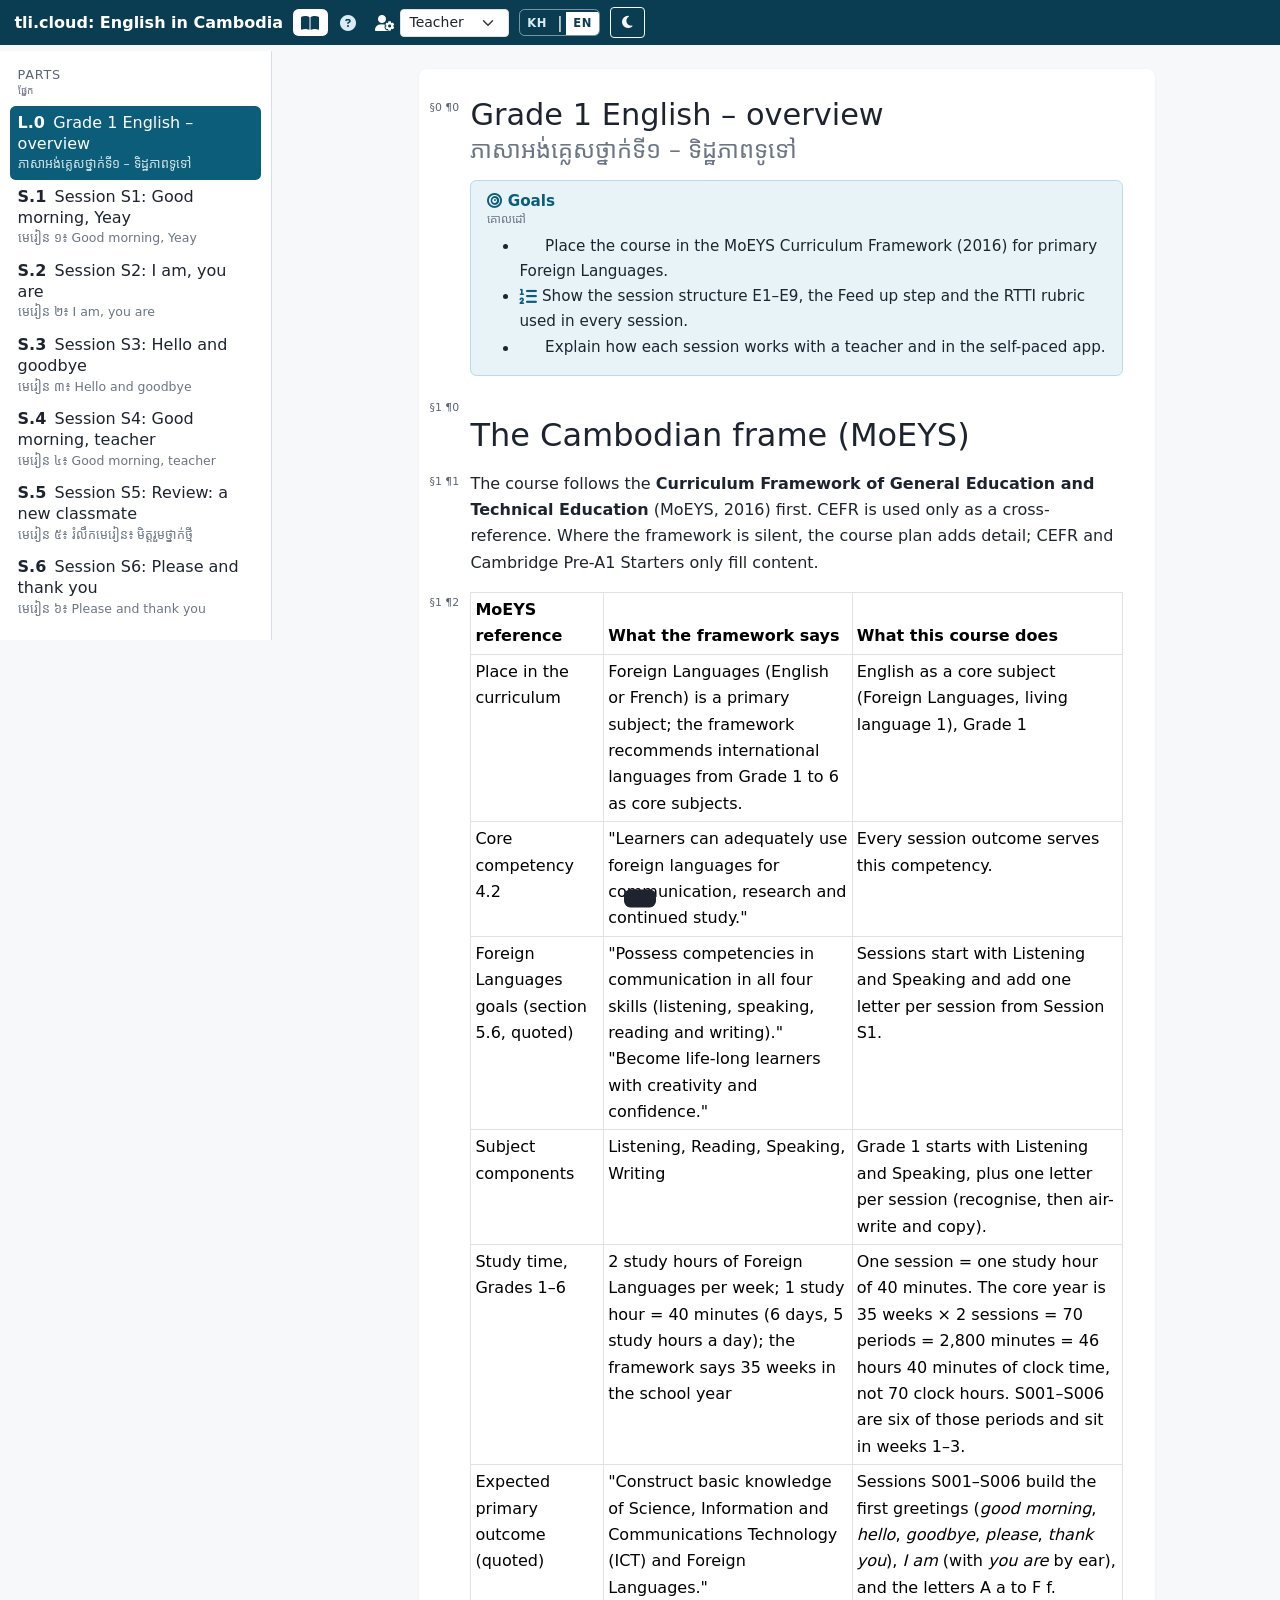
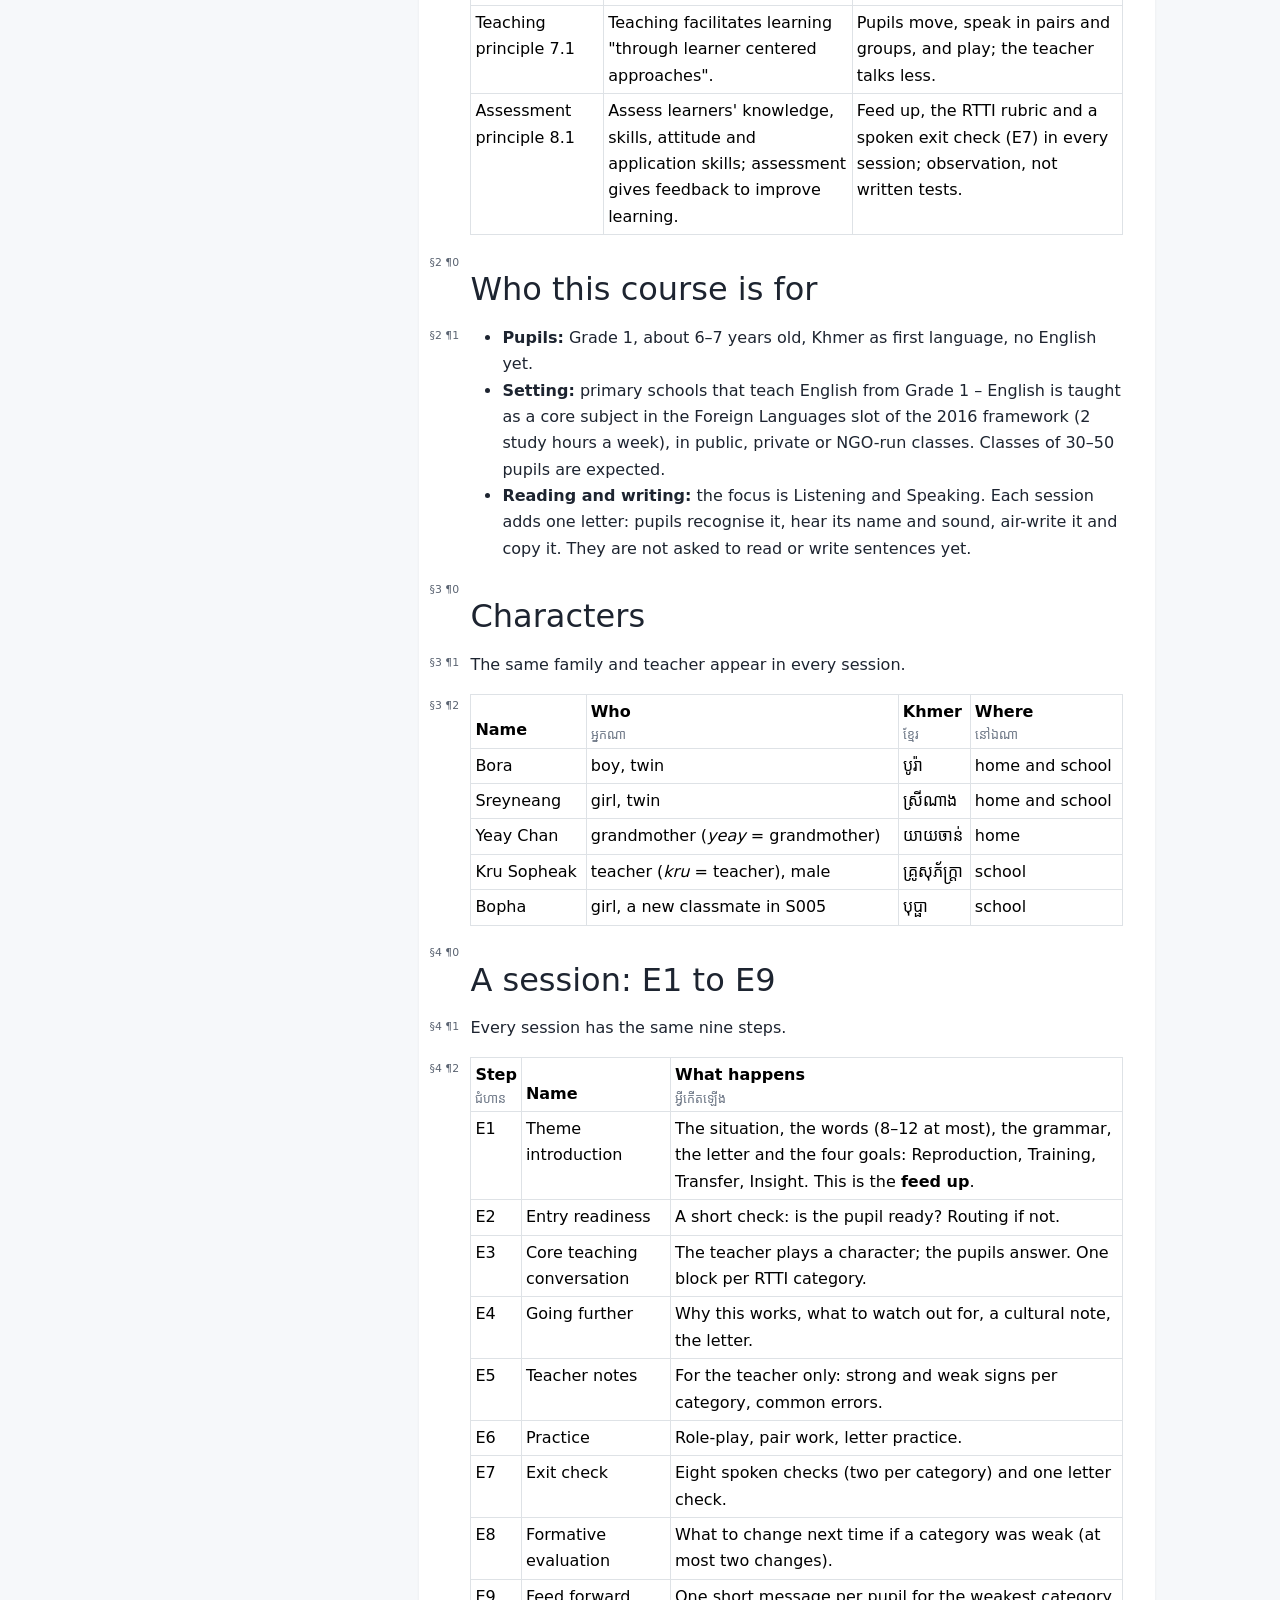
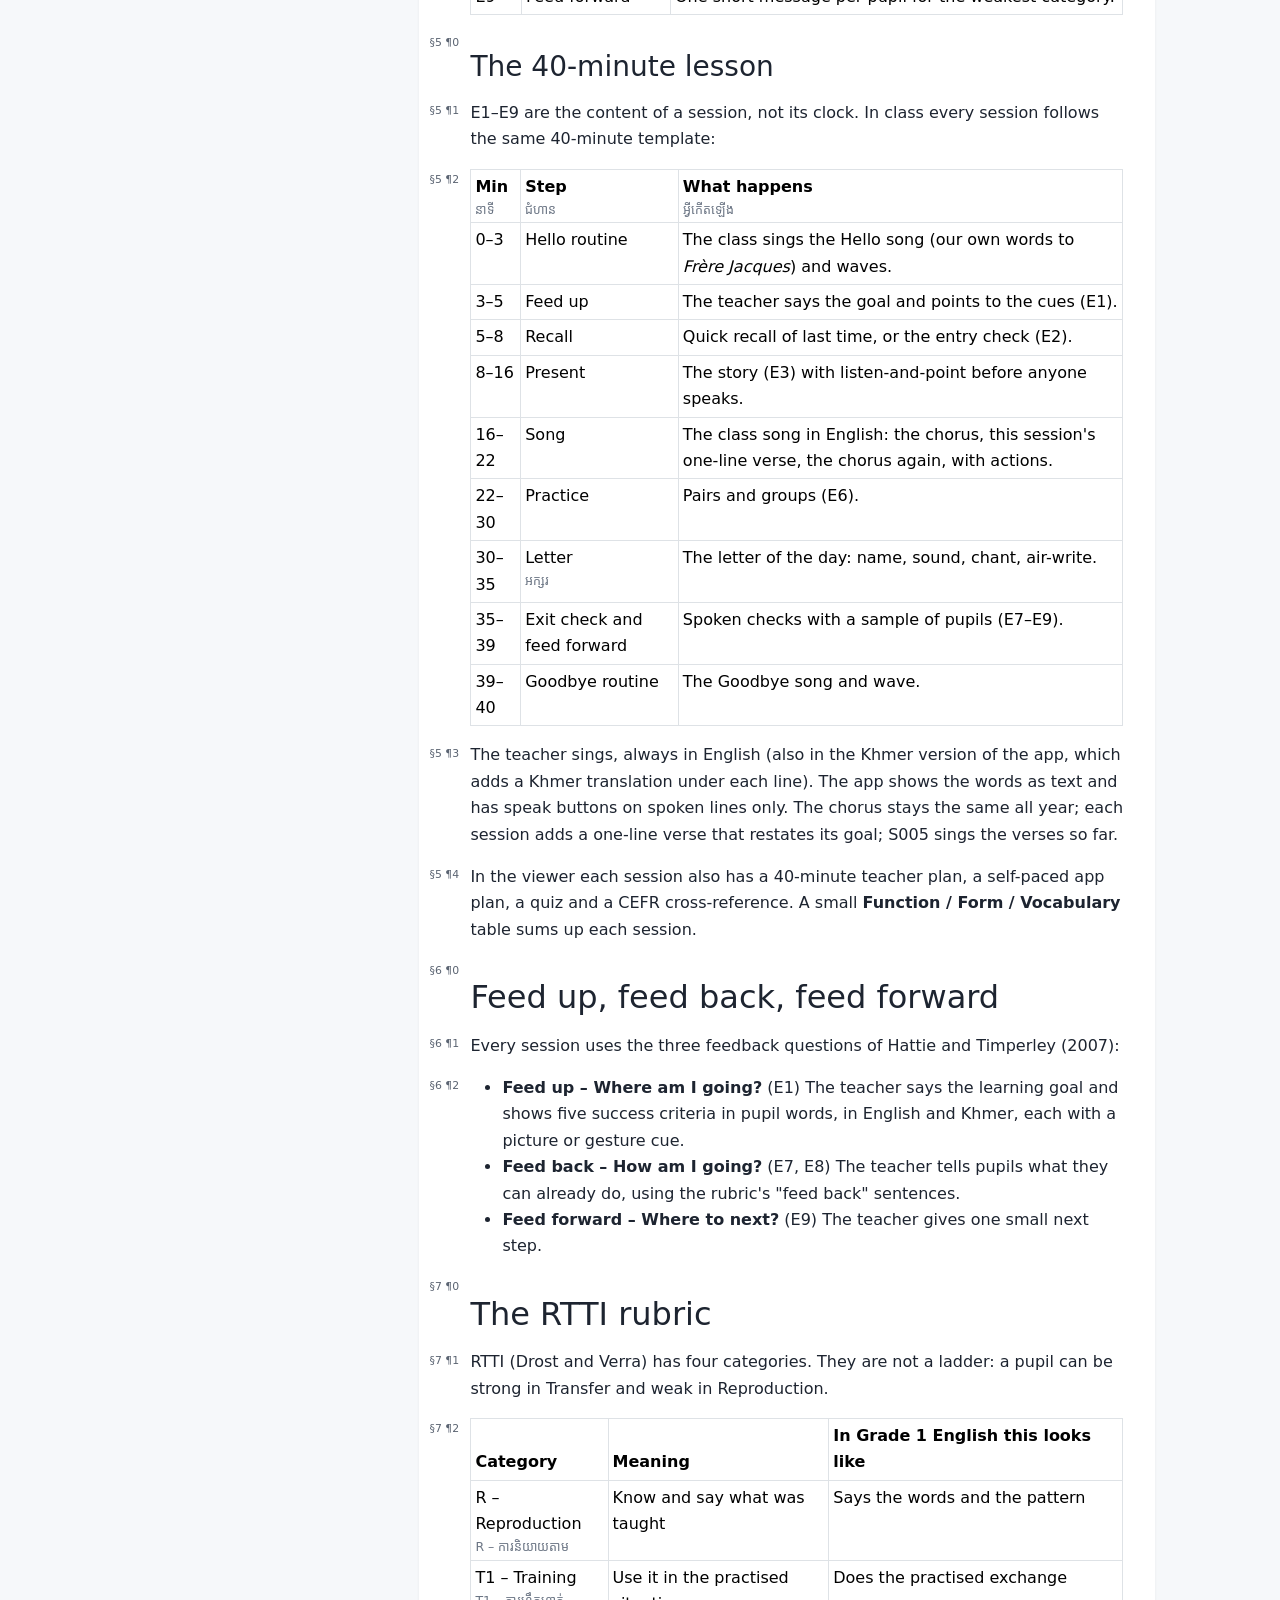
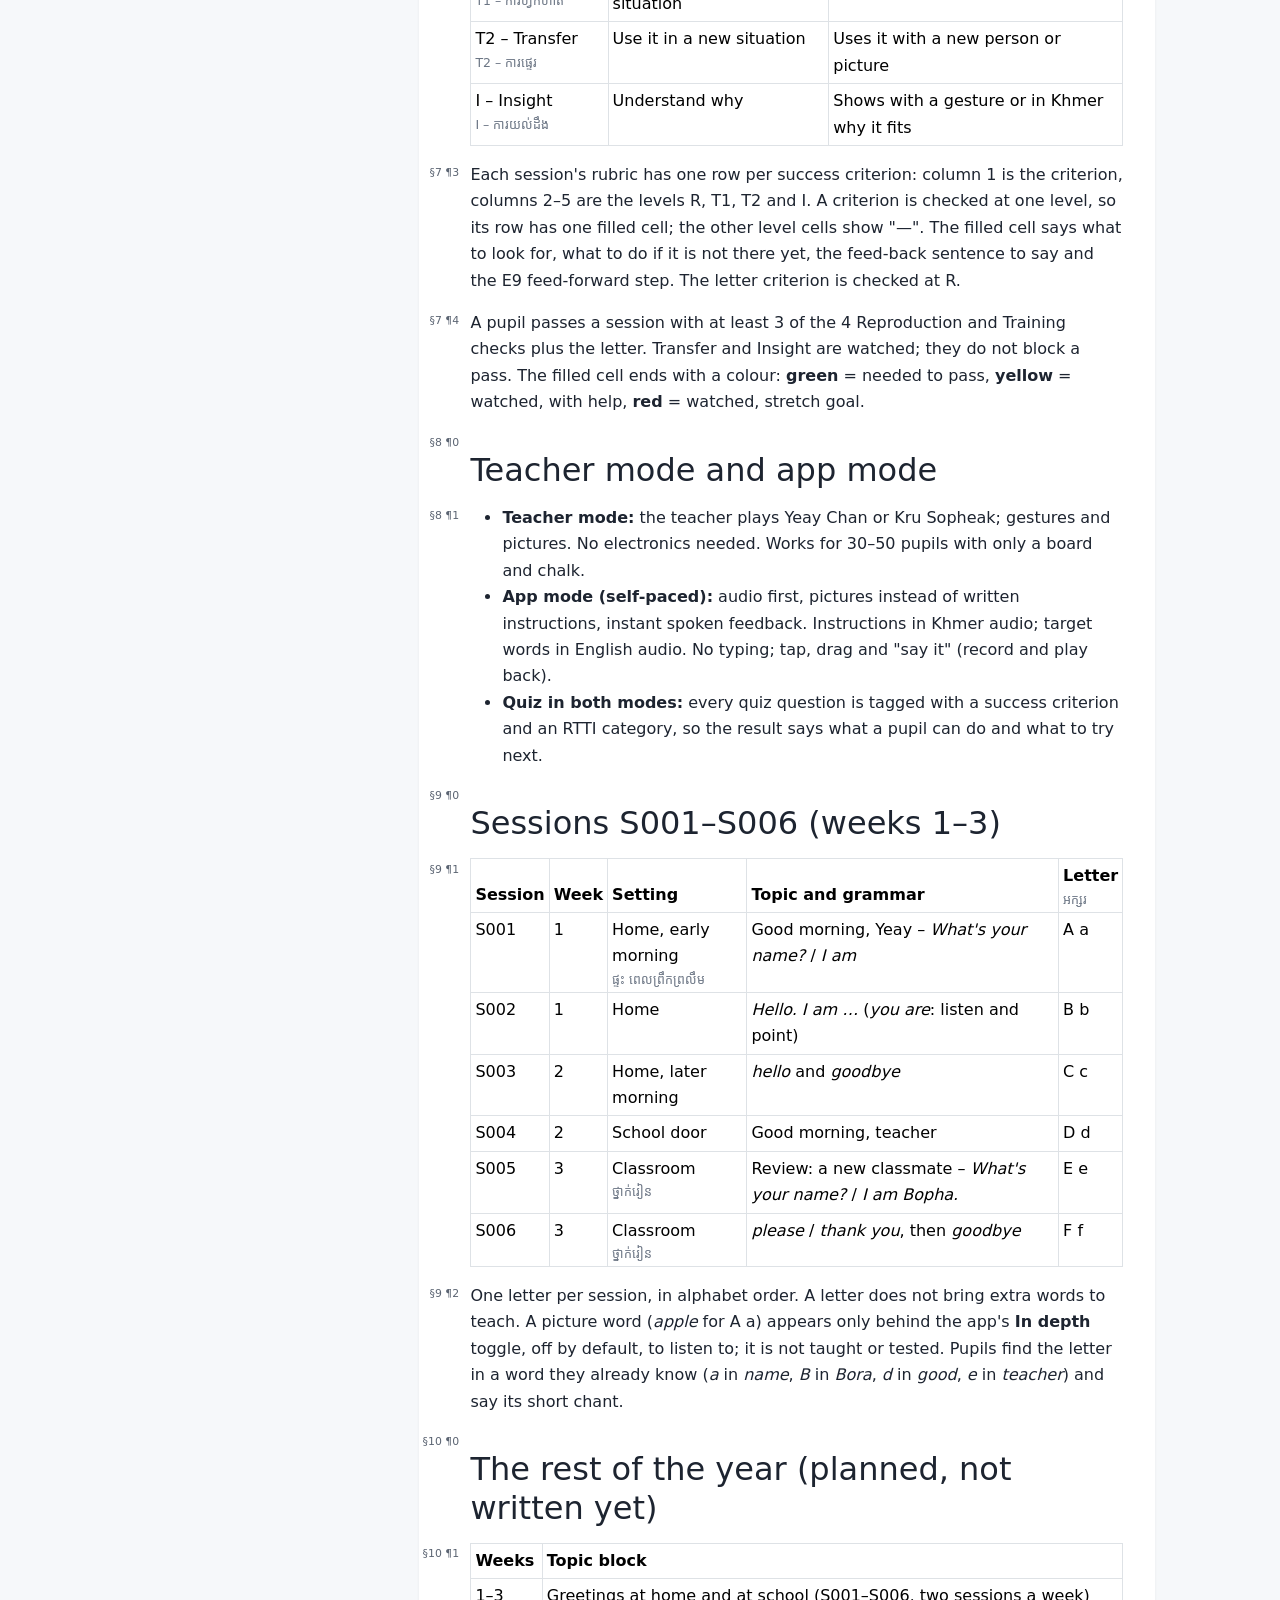
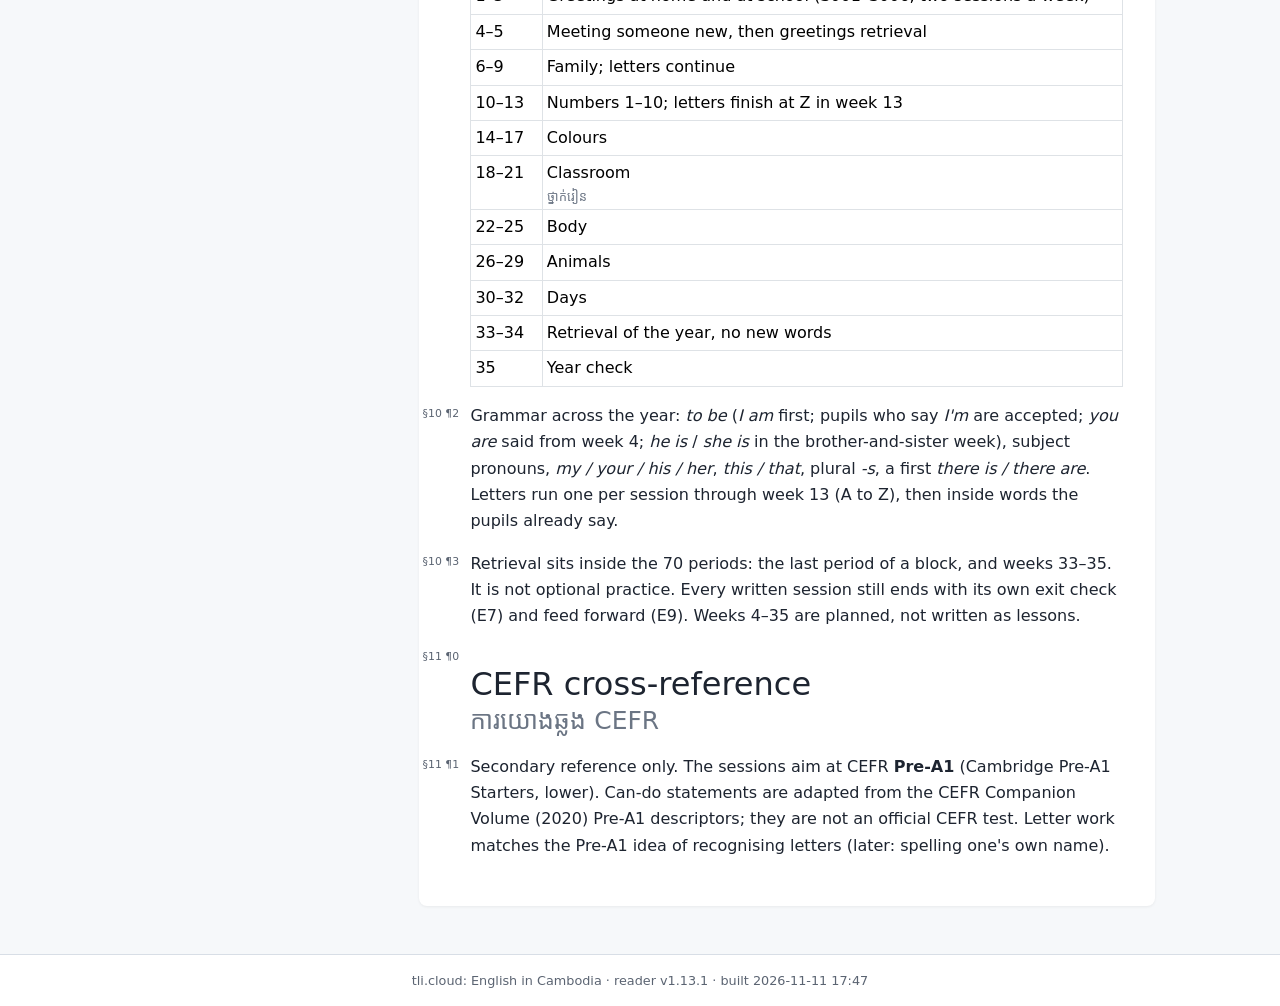
==== aaf426c8-c251-450e-8d39-8d6506c93f1d/index.html @ e65de42d "Grade 1 English reader v1.13.1 (polish leftover shoe overlap and Srey Mom's ankle; rebuild song pict" ====
<!DOCTYPE html>
<html lang="en">
<head>
<meta charset="utf-8">
<meta name="viewport" content="width=device-width, initial-scale=1">
<meta name="robots" content="noindex, nofollow">
<meta name="generator" content="tli reader v1.13.1, built 2026-11-11 17:47">
<title>tli.cloud: English in Cambodia · reader</title>
<link rel="stylesheet" href="assets/vendor/bootstrap/bootstrap.min.css">
<link rel="stylesheet" href="assets/vendor/fontawesome/css/all.min.css">
<link rel="stylesheet" href="assets/app.css?v=9d06b0aa81">
<link rel="stylesheet" href="assets/scene-player.css?v=9d06b0aa81">
<link rel="stylesheet" href="assets/audio-recorder.css?v=9d06b0aa81">
</head>
<body>
<a class="skip-link" href="#main">Skip to content</a>
<header class="topbar" role="banner">
  <button type="button" class="btn btn-sm btn-outline-light nav-toggle" id="navToggle" aria-controls="sidebar" aria-expanded="false" aria-label="Show navigation"><i class="fa-solid fa-bars" aria-hidden="true"></i></button>
  <a class="brand" href="#d-first" id="brand">tli.cloud: English in Cambodia</a>
  <nav class="tabs" aria-label="Views">
    <a href="#d-first" data-view="read" class="tab tab-icon" aria-label="Read" title="Read"><i class="fa-solid fa-book-open" aria-hidden="true"></i></a>
    <a href="#feedback" data-view="feedback" class="tab"><i class="fa-solid fa-list-check" aria-hidden="true"></i><span data-i18n-ui="feedback"> My feedback</span> <span class="badge text-bg-warning" id="fbCount">0</span></a>
    <a href="#plan" data-view="plan" class="tab"><i class="fa-solid fa-clipboard-list" aria-hidden="true"></i><span data-i18n-ui="plan"> Plan</span></a>
    <a href="#help" data-view="help" class="tab tab-icon" aria-label="Help" title="Help"><i class="fa-solid fa-circle-question" aria-hidden="true"></i></a>
  </nav>
  <label class="mode-switch" for="modeSelect"><i class="fa-solid fa-user-gear" aria-hidden="true"></i><span class="visually-hidden" data-i18n-ui="viewMode">View mode</span>
    <select id="modeSelect" class="form-select form-select-sm" aria-label="View mode">
      <option value="designer">Designer</option>
      <option value="teacher">Teacher</option>
      <option value="student">Student</option>
    </select></label>
  <div class="ui-lang" role="radiogroup" aria-label="Interface language">
    <label class="ui-lang-opt"><input type="radio" name="uiLang" value="km" aria-label="Khmer"><span aria-hidden="true">KH</span></label>
    <span class="ui-lang-sep" aria-hidden="true">|</span>
    <label class="ui-lang-opt"><input type="radio" name="uiLang" value="en" aria-label="English" checked><span aria-hidden="true">EN</span></label>
  </div>
  <button type="button" class="btn btn-sm btn-outline-light" id="themeToggle" aria-pressed="false" aria-label="Dark mode" title="Dark mode"><i class="fa-solid fa-moon" aria-hidden="true"></i></button>
  <button type="button" class="btn btn-sm btn-light edit-toggle" id="editToggle" aria-pressed="true"><i class="fa-solid fa-pen" aria-hidden="true"></i><span data-i18n-ui="editingOn"> Editing on</span></button>
  <button type="button" class="btn btn-sm btn-outline-light header-toggle" id="headerToggle" aria-controls="topbar" aria-expanded="false" aria-label="Show header tools" title="Header tools"><i class="fa-solid fa-sliders" aria-hidden="true"></i></button>
</header>
<div class="layout">
  <nav class="sidebar" id="sidebar" aria-label="Parts">
    <h2 class="sidebar-title" data-i18n-ui="parts">Parts</h2>
    <ol class="part-list" id="partList"></ol>
  </nav>
  <div class="nav-backdrop" id="navBackdrop" hidden></div>
  <main id="main" class="main" tabindex="-1">
    <noscript><p class="p-4">This reader needs JavaScript.</p></noscript>
  </main>
  <aside class="notes" id="notes" aria-labelledby="notesTitle">
    <h2 class="notes-title" id="notesTitle"><i class="fa-regular fa-note-sticky" aria-hidden="true"></i> <span data-i18n-ui="notes">Editor notes</span></h2>
    <div id="notesBody"></div>
  </aside>
</div>
<footer class="footer" id="footer">tli.cloud: English in Cambodia · reader v1.13.1 · built 2026-11-11 17:47</footer>
<div id="toast" class="toast-msg" role="status" aria-live="polite"></div>
<div id="lightbox" class="lb" role="dialog" aria-modal="true" aria-labelledby="lbCap" hidden>
  <figure class="lb-fig"><img class="lb-img" id="lbImg" alt=""><figcaption class="lb-cap" id="lbCap"></figcaption></figure>
  <button type="button" class="lb-close" id="lbClose" aria-label="Close image viewer"><i class="fa-solid fa-xmark" aria-hidden="true"></i></button>
</div>
<script src="assets/data.js?v=9d06b0aa81" charset="utf-8"></script>
<script src="assets/scene-player.js?v=9d06b0aa81" charset="utf-8"></script>
<script src="assets/app.js?v=9d06b0aa81" charset="utf-8"></script>
<script src="assets/audio-recorder.js?v=9d06b0aa81" charset="utf-8"></script>
</body>
</html>
---- aaf426c8-c251-450e-8d39-8d6506c93f1d/assets/app.css ----
/* tli reader styles. Khmer font is vendored (assets/fonts), no CDN. */
@font-face { font-family: "Noto Sans Khmer"; src: url("fonts/NotoSansKhmer.ttf") format("truetype"); font-weight: 100 900; font-display: swap; unicode-range: U+1780-17FF, U+19E0-19FF, U+200B-200D, U+25CC; }
@font-face { font-family: "Andika"; src: url("fonts/Andika-Regular.ttf") format("truetype"); font-weight: 400; font-style: normal; font-display: swap; }
@font-face { font-family: "Liberation Serif"; src: url("fonts/LiberationSerif-Regular.ttf") format("truetype"); font-weight: 400; font-style: normal; font-display: swap; }
@font-face { font-family: "Great Vibes"; src: url("fonts/GreatVibes-Regular.ttf") format("truetype"); font-weight: 400; font-style: normal; font-display: swap; }
:root {
  --tli-ink: #1d2430; --tli-muted: #5b6472; --tli-accent: #0b5d7a; --tli-accent-2: #e8f3f7;
  --tli-bar: #0b3d52; --tli-line: #d8dee6; --tli-edit: #fff6d6; --tli-focus: #ffbf47;
  --tli-surface: #fff; --tli-page: #f6f8fa; --tli-hover: #e7eef4; --tli-quiz: #f4f7fb; --tli-alt: #6b7584;
  --tli-font: "Noto Sans Khmer", system-ui, -apple-system, "Segoe UI", Roboto, "Noto Sans", "Helvetica Neue", Arial, sans-serif;
}
html { scroll-padding-top: 4.5rem; }
body { font-family: var(--tli-font); color: var(--tli-ink); background: var(--tli-page); }
:lang(km), .km { font-family: "Noto Sans Khmer", var(--tli-font); line-height: 1.9; }
/* Khmer text must not replace icon glyphs. :lang(km) matches every element.
   Solid icons need weight 900 or the browser drops the icon font and draws another glyph. */
:lang(km) .fa, :lang(km) .fas, :lang(km) .fa-solid,
:lang(km) .fa::before, :lang(km) .fas::before, :lang(km) .fa-solid::before {
  font-family: "Font Awesome 6 Free"; font-weight: 900; font-style: normal; line-height: 1;
}
:lang(km) .far, :lang(km) .fa-regular,
:lang(km) .far::before, :lang(km) .fa-regular::before {
  font-family: "Font Awesome 6 Free"; font-weight: 400; font-style: normal; line-height: 1;
}
:lang(km) .fab, :lang(km) .fa-brands,
:lang(km) .fab::before, :lang(km) .fa-brands::before {
  font-family: "Font Awesome 6 Brands"; font-weight: 400; font-style: normal; line-height: 1;
}
:focus-visible { outline: 3px solid var(--tli-focus) !important; outline-offset: 2px; box-shadow: 0 0 0 5px rgba(11,61,82,.35); }
.skip-link { position: absolute; left: -999px; top: 0; z-index: 2000; background: #fff; padding: .5rem 1rem; }
.skip-link:focus { left: .5rem; top: .5rem; }

/* top bar */
.topbar { position: sticky; top: 0; z-index: 1030; display: flex; align-items: center; gap: .6rem; padding: .45rem .9rem; background: var(--tli-bar); color: #fff; flex-wrap: wrap; }
.brand { color: #fff; font-weight: 700; text-decoration: none; white-space: nowrap; }
.brand:hover { color: #fff; text-decoration: underline; }
.search { flex: 1 1 12rem; max-width: 24rem; }
.tabs { display: flex; gap: .15rem; }
.tab { color: #d9ecf3; text-decoration: none; padding: .3rem .6rem; border-radius: .35rem; white-space: nowrap; }
.tab-icon { display: inline-flex; align-items: center; justify-content: center; min-width: 2.2rem; padding: .35rem .45rem; }
.tab:hover { color: #fff; background: rgba(255,255,255,.12); }
.tab.active { color: var(--tli-bar); background: #fff; font-weight: 600; }
.nav-toggle { display: none; }
.header-toggle { display: none; }
body.editing-off .edit-toggle { background: #6c757d; color: #fff; border-color: #6c757d; }

/* three columns */
.layout { display: grid; grid-template-columns: 17rem minmax(0, 1fr) 19rem; gap: 0; min-height: calc(100vh - 6rem); }
.sidebar { background: var(--tli-surface); border-right: 1px solid var(--tli-line); padding: 1rem .6rem; position: sticky; top: 3.2rem; align-self: start; max-height: calc(100vh - 3.2rem); overflow-y: auto; }
.sidebar-title { font-size: .8rem; text-transform: uppercase; letter-spacing: .06em; color: var(--tli-muted); padding: 0 .5rem; }
.part-list { list-style: none; padding: 0; margin: 0; }
.part-list a { display: block; padding: .45rem .5rem; border-radius: .35rem; color: var(--tli-ink); text-decoration: none; line-height: 1.3; }
.part-list a:hover { background: var(--tli-hover); }
.part-list a.active { background: var(--tli-accent); color: #fff; }
.part-id { font-weight: 700; margin-right: .2rem; }
.main { padding: 1.5rem 2.2rem 3rem 3.6rem; min-width: 0; }
.main:focus { outline: none; }
.reading { max-width: 46rem; margin: 0 auto; background: var(--tli-surface); padding: 1.6rem 2rem 2rem 3.2rem; border-radius: .5rem; box-shadow: 0 1px 3px rgba(0,0,0,.06); line-height: 1.65; }
.notes { background: #fbfaf4; border-left: 1px solid var(--tli-line); padding: 1rem; font-size: .9rem; position: sticky; top: 3.2rem; align-self: start; max-height: calc(100vh - 3.2rem); overflow-y: auto; }
.notes-title { font-size: 1rem; font-weight: 700; color: #6b5300; }
.note-list { padding-left: 1.2rem; }
.note { margin-bottom: .7rem; word-break: break-word; }
.note p { margin-bottom: .35rem; }
.footer { text-align: center; font-size: .8rem; color: var(--tli-muted); padding: 1rem; border-top: 1px solid var(--tli-line); background: var(--tli-surface); }

/* goals box */
.goals { border: 1px solid #b9dbe7; background: var(--tli-accent-2); border-radius: .4rem; padding: .7rem 1rem; margin: 0 0 1.2rem; font-size: .95rem; clear: both; }
.goals-title { font-size: .95rem; font-weight: 700; margin: 0 0 .3rem; color: var(--tli-accent); }
.goals ul { margin-bottom: .2rem; }
.meta summary { cursor: pointer; font-size: .85rem; color: var(--tli-muted); }

/* blocks and references */
.blk { position: relative; border-radius: .3rem; margin: 0 -.5rem .2rem; padding: .1rem .5rem; transition: background .2s; }
.blk:hover, .blk:focus-within, .blk.is-active { background: var(--tli-hover); }
.blk > [data-body], .blk > .table-wrap { margin-bottom: .6rem; }
.blk-heading > [data-body] { margin-top: 1.2rem; }
.blk h1[data-body] { font-size: 1.9rem; margin-top: 0; }
.ref { position: absolute; left: -3.1rem; top: .25rem; width: 2.9rem; text-align: right; font-size: .68rem; color: #5b6472; background: none; border: 0; padding: 0; white-space: nowrap; font-variant-numeric: tabular-nums; cursor: pointer; }
.ref:hover { color: var(--tli-accent); text-decoration: underline; }
.blk-tools { position: absolute; right: -.3rem; top: -.9rem; display: none; gap: .15rem; z-index: 5; background: #fff; border: 1px solid var(--tli-line); border-radius: .35rem; padding: .1rem; box-shadow: 0 1px 4px rgba(0,0,0,.12); }
.blk:hover > .blk-tools, .blk:focus-within > .blk-tools, .blk.is-active > .blk-tools { display: flex; }
.blk-tools .btn { padding: .1rem .4rem; }
body.editing-off .act-edit { display: none; }
body:not(.editing-off) .blk[data-editable] > [data-body], body:not(.editing-off) .blk[data-editable] td, body:not(.editing-off) .blk[data-editable] th { cursor: text; }
.blk.is-editing { background: var(--tli-edit); outline: 2px dashed #c99a00; }
[contenteditable="true"] { outline: 1px solid #c99a00; background: #fffdf3; min-height: 1.4em; }
.edit-bar { display: flex; flex-wrap: wrap; align-items: center; gap: .3rem; margin: .2rem 0 .6rem; }
.blk.is-edited { border-left: 4px solid #8a5a00; background: #fff9e8; }
.blk.is-edited::after { content: "edited"; position: absolute; right: .3rem; bottom: .1rem; font-size: .65rem; color: #8a5a00; text-transform: uppercase; letter-spacing: .05em; }
.blk.is-removed > [data-body], .blk.is-removed > .table-wrap { text-decoration: line-through; text-decoration-thickness: 2px; color: #7a1d1d; opacity: .7; }
.blk.is-removed { border-left: 4px solid #b02a37; background: #fdf0f1; }
.blk.has-comment { box-shadow: inset 3px 0 0 #0d6efd; }
.blk.is-stale { border-left: 4px dashed #b02a37; }
.blk-status:empty { display: none; }
.st { font-size: .82rem; margin: .1rem 0 .4rem; color: #333; }
.st .btn-link { font-size: .82rem; padding: 0 .4rem; vertical-align: baseline; }
.st-edited .st-label { color: #8a5a00; font-weight: 600; }
.st-removed .st-label, .st-stale .st-label { color: #b02a37; font-weight: 600; }
.st-comment { background: #eaf2ff; border-radius: .3rem; padding: .25rem .5rem; }
.st-comment .st-label { color: #0a58ca; font-weight: 600; }
.comment-form { margin: .3rem 0 .8rem; }
.comment-form .btn { margin-right: .3rem; }
.flash { animation: flash 1.8s ease-out; }
@keyframes flash { 0% { background: #ffe58a; } 100% { background: transparent; } }
.broken-link { color: #b02a37; text-decoration: wavy underline; }

/* figures: default float right, max 40%; {left}; {full} */
.fig { margin: .3rem 0 1rem; clear: both; }
.fig .img-zoom { display: block; padding: 0; border: 0; background: none; cursor: zoom-in; width: 100%; }
.fig img { display: block; max-width: 100%; max-height: 18rem; width: auto; height: auto; object-fit: contain; margin: 0 auto; border-radius: .25rem; }
.fig figcaption { font-size: .82rem; color: var(--tli-muted); margin-top: .25rem; text-align: center; }
.blk-figure { clear: both; }
.blk-figure.fl-right { float: right; max-width: 40%; margin: .2rem 0 .8rem 1.2rem; clear: both; }
.blk-figure.fl-left { float: left; max-width: 40%; margin: .2rem 1.2rem .8rem 0; clear: both; }
.fig-full img { max-height: 28rem; }
.blk-heading, .blk-table, .blk-quiz, .blk-code, .goals, .blk-figure + .blk-figure { clear: both; }
.part-html::after { content: ""; display: block; clear: both; }

/* coloured cells: colour + icon + hidden text */
.cell-green { background: #d1f0da !important; color: #0f3d1f; }
.cell-yellow { background: #fff1b8 !important; color: #4d3b00; }
.cell-red { background: #f8d3d6 !important; color: #5c0f16; }
.cell-tag { font-size: .8em; margin-right: .3rem; }
.table-wrap { overflow-x: auto; }
.table-wrap table { margin-bottom: 0; }

/* quiz */
.quiz { border: 1px solid var(--tli-line); border-radius: .5rem; padding: 1rem 1.2rem; background: var(--tli-quiz); color: var(--tli-ink); }
.quiz-opt:hover { background: var(--tli-hover); }
.quiz-q { border: 0; margin: 0 0 1rem; padding: 0; }
.quiz-q legend { font-size: 1rem; font-weight: 600; float: none; margin-bottom: .4rem; line-height: 2.75; }
.quiz-stem-text { display: inline-block; max-width: 100%; vertical-align: top; line-height: 2.75; }
.quiz-stem-text .i18n-primary, .quiz-stem-text .i18n-alt { display: block; line-height: 2.75; padding-block: .25em; }
.q-letter-sample, .q-letter-print {
  font-weight: 400; font-style: normal; font-synthesis: none; font-size: 1.35em; line-height: 1.15;
}
.quiz-q legend .q-letter-sample { font-weight: 400; }
.q-letter-forms {
  display: inline-flex; align-items: center; justify-content: flex-start;
  gap: .45rem; vertical-align: middle; flex-wrap: nowrap; line-height: 1;
}
.q-letter-card {
  display: inline-flex; align-items: center; justify-content: center;
  gap: .4rem .5rem; min-width: 6.6em; min-height: 4.15em;
  padding: .5rem .7rem 1.25rem; text-align: center;
  border: 1px solid var(--tli-line); border-radius: .3rem; background: transparent; color: inherit;
  box-sizing: border-box; vertical-align: middle; line-height: 1;
}
.q-letter-cursive, .letter-cursive {
  display: inline-block; font-weight: 400; font-style: normal; font-synthesis: none;
  line-height: 1.35; font-size: 2.6em; color: inherit; vertical-align: middle;
}
.q-letter-card .q-letter-cursive { margin: 0; padding: 0; line-height: 1.2; }
.quiz-stem-text .q-letter-sample,
.quiz-stem-text .q-letter-cursive {
  margin-inline-start: .15em; margin-inline-end: .45em; padding-inline-end: .15em;
}
.quiz-stem-text .q-letter-cursive { line-height: 1.4; }
.quiz-opt .q-letter-forms { min-height: 4.15em; padding-block: .1em; }
.letter-intro { margin: .35rem 0 1rem; max-width: 36rem; }
.letter-intro-forms {
  display: flex; align-items: baseline; justify-content: center; flex-wrap: wrap; gap: 1.25rem 1.6rem;
  padding: 1.5rem 1.5rem 2rem; border: 3px solid #d98b2b; border-radius: 1rem;
  background: #fff8e7; color: #2b4d8c;
}
.letter-print {
  font-weight: 400; font-style: normal; font-synthesis: none; font-size: 4.4rem; line-height: 1;
  color: inherit;
}
.letter-intro .letter-cursive { font-size: 7.8rem; line-height: 1.15; color: inherit; }
.quiz-expl .i18n-alt, .quiz-name .i18n-alt { line-height: 1.7; }
.quiz-opt label { align-items: center; }
.q-listen {
  margin-left: .35rem;
  vertical-align: middle;
  display: inline-flex;
  align-items: center;
  justify-content: center;
  width: 2.15rem;
  height: 2.15rem;
  padding: 0;
  line-height: 1;
  box-sizing: border-box;
}
.quiz-scenario { margin: 0 0 .35rem; font-size: .95rem; }
.quiz-help { font-weight: 700; }
.quiz-picture-img { width: 7.5rem; height: auto; border: 1px solid var(--tli-line); border-radius: .35rem; background: transparent; }
.quiz-order { list-style: none; padding: 0; margin: 0 0 .4rem; }
.quiz-tile { display: flex; flex-wrap: wrap; gap: .35rem; align-items: center; padding: .35rem 0; border-bottom: 1px solid var(--tli-line); }
.quiz-tile-actions { display: flex; flex-wrap: wrap; gap: .3rem; align-items: center; }
.q-use-label { display: inline-flex; gap: .25rem; align-items: center; margin: 0; }
.quiz-model, .quiz-look { margin: .2rem 0 .45rem; }
.q-teacher-mark { display: flex; flex-wrap: wrap; gap: .35rem; margin: .35rem 0; }
.q-stt-note, .q-observe-note { font-size: .9rem; color: var(--tli-muted); }
.ff-text, .ff-next { margin: 0 0 .15rem; }
.ff-review { font-weight: 600; }
[data-theme="dark"] .quiz-picture-img { border-color: var(--tli-line); background: transparent; }
[data-theme="dark"] .q-stt-note, [data-theme="dark"] .q-observe-note { color: var(--tli-alt); }
.quiz-opt { padding: .25rem .4rem; border-radius: .3rem; }
.quiz-opt label { display: flex; gap: .5rem; align-items: center; cursor: pointer; width: 100%; }
.quiz-mark .mark-right, .mark-right { color: #146c2e; font-weight: 600; }
.quiz-mark .mark-wrong, .mark-wrong { color: #b02a37; font-weight: 600; }
.quiz-expl { margin: .2rem 0 .3rem 1.7rem; font-size: .9rem; background: #fdf0f1; border-left: 3px solid #b02a37; padding: .25rem .5rem; color: #1d2430; }
/* t223: correct-answer explainer is green; wrong stays pink/red. Colour follows the selected option (data-correct). Text meets WCAG AA. */
.quiz-opt[data-correct="1"] .quiz-expl { background: #eaf6ee; border-left-color: #146c2e; color: #1d2430; }
.quiz-result { font-size: .9rem; margin-top: .2rem; }
.q-none .quiz-result { color: #5b6472; font-style: italic; }
.quiz-actions { display: flex; align-items: center; gap: .8rem; flex-wrap: wrap; }
.quiz-score { font-weight: 700; }

/* lightbox */
.lb { position: fixed; inset: 0; z-index: 3000; background: rgba(10,12,16,.92); display: flex; align-items: center; justify-content: center; touch-action: pinch-zoom; }
.lb[hidden] { display: none; }
.lb-fig { margin: 0; text-align: center; max-width: 95vw; max-height: 90vh; }
.lb-img { max-width: 95vw; max-height: 85vh; object-fit: contain; background: #fff; border-radius: .25rem; touch-action: pinch-zoom; }
.lb-cap { color: #eee; font-size: .95rem; margin-top: .4rem; }
.lb-close { position: absolute; top: .8rem; right: .8rem; width: 2.8rem; height: 2.8rem; border-radius: 50%; border: 2px solid #fff; background: rgba(0,0,0,.5); color: #fff; font-size: 1.3rem; }
body.lb-open { overflow: hidden; }

/* feedback view */
.fb-counts { font-weight: 600; }
.fb-part { font-size: 1.15rem; margin-top: 1.5rem; border-bottom: 1px solid var(--tli-line); padding-bottom: .3rem; }
.fb-list { list-style: none; padding: 0; }
.fb-item { border: 1px solid var(--tli-line); border-radius: .4rem; padding: .5rem .75rem; margin: .5rem 0; }
.fb-changed { border-left: 4px solid #8a5a00; } .fb-removed { border-left: 4px solid #b02a37; } .fb-comment { border-left: 4px solid #0d6efd; }
.fb-head { display: flex; flex-wrap: wrap; gap: .4rem; align-items: center; }
.fb-head .fb-undo { margin-left: auto; }
.fb-type { font-weight: 700; }
.fb-k { font-size: .75rem; text-transform: uppercase; color: var(--tli-muted); }
.fb-item pre { white-space: pre-wrap; font-family: inherit; font-size: .9rem; background: #f6f8fa; padding: .3rem .5rem; margin: .1rem 0 .3rem; }
.fb-quote { font-size: .85rem; color: var(--tli-muted); margin: 0; }
.export-preview { font-family: ui-monospace, Menlo, Consolas, monospace; font-size: .8rem; }
.search-hits li { margin-bottom: .4rem; }

.toast-msg { position: fixed; bottom: 1.2rem; left: 50%; transform: translateX(-50%) translateY(150%); background: #1d2430; color: #fff; padding: .55rem 1rem; border-radius: .4rem; z-index: 2500; transition: transform .25s; max-width: 90vw; pointer-events: none; }
.toast-msg.show { transform: translateX(-50%) translateY(0); }

/* tablet / phone */
@media (max-width: 991.98px) {
  .layout { grid-template-columns: minmax(0, 1fr); }
  .nav-toggle { display: inline-flex; align-items: center; justify-content: center; }
  .header-toggle { display: inline-flex; align-items: center; justify-content: center; margin-left: auto; order: 99; }
  /* Collapsed by default: only left nav + right header tools toggle */
  /* Language and theme stay visible; other tools sit behind the sliders button. */
  .topbar:not(.header-open) > :not(.nav-toggle):not(.header-toggle):not(#themeToggle):not(.ui-lang) { display: none !important; }
  .topbar.header-open { align-items: flex-start; }
  .topbar.header-open .header-toggle { position: sticky; top: .45rem; }
  .sidebar { position: fixed; top: 0; left: 0; bottom: 0; width: 18rem; max-height: none; z-index: 1050; transform: translateX(-105%); transition: transform .2s; box-shadow: 2px 0 12px rgba(0,0,0,.2); }
  body.nav-open .sidebar { transform: none; }
  .nav-backdrop { position: fixed; inset: 0; background: rgba(0,0,0,.35); z-index: 1040; }
  .notes { position: static; max-height: none; border-left: 0; border-top: 1px solid var(--tli-line); }
  .main { padding: .65rem .5rem 1.5rem; } /* ~8px side inset */
  .reading { padding: .7rem .65rem 1.15rem; margin: 0; max-width: none; border-radius: .35rem; }
  /* Free the desktop left gutter used for §¶ refs so the lesson / scene player can be wide */
  .ref { position: static; display: inline-block; width: auto; left: auto; margin: 0 .35rem 0 0; text-align: left; vertical-align: baseline; }
  body[data-mode=student] .blk > .ref { display: none; }
  .topbar { padding-left: .5rem; padding-right: .5rem; }
}

@media (max-width: 575.98px) {
  .tabs .tab span:not(.badge) { position: absolute; width: 1px; height: 1px; overflow: hidden; clip: rect(0 0 0 0); white-space: nowrap; }
  .tab { padding: .3rem .5rem; }
  .edit-toggle span { position: absolute; width: 1px; height: 1px; overflow: hidden; clip: rect(0 0 0 0); white-space: nowrap; }
  .reading { padding: .6rem .5rem 1rem; }
  .q-letter-sample, .q-letter-print { font-size: 1.25em; }
  .q-letter-card { min-width: 6.2em; min-height: 3.9em; padding: .4rem .55rem 1.1rem; }
  .q-letter-cursive { font-size: 2.5em; }
  .letter-print { font-size: 3.4rem; }
  .letter-intro .letter-cursive { font-size: 6.2rem; }
  .letter-intro-forms { gap: .85rem 1.1rem; padding: 1.1rem 1rem 1.5rem; }
  .quiz-q legend, .quiz-stem-text,
  .quiz-stem-text .i18n-primary, .quiz-stem-text .i18n-alt { line-height: 2.85; }
  .quiz-stem .i18n-alt, .quiz-expl .i18n-alt { font-size: .92em; }
  .quiz-stem-text .i18n-alt { line-height: 2.85; }
  .quiz-expl .i18n-alt { line-height: 1.75; }
  .ref { font-size: .6rem; }
  .blk-figure, .blk-figure.fl-right, .blk-figure.fl-left { float: none !important; max-width: 100% !important; margin: .3rem 0 1rem !important; }
  .blk-tools { display: flex; position: static; box-shadow: none; border: 0; justify-content: flex-end; background: transparent; }
  .blk:not(.is-active):not(:focus-within) > .blk-tools { display: none; }
}

/* print: lesson text only */
@media print {
  .topbar, .sidebar, .blk-tools, .edit-bar, .comment-form, .toast-msg, .lb, .nav-backdrop, .skip-link, .quiz-actions, .header-toggle { display: none !important; }
  .layout { display: block; }
  .notes { border: 0; page-break-before: always; }
  .main, .reading { padding: 0; box-shadow: none; max-width: none; }
  .ref { position: static; font-size: .7rem; color: #666; margin-right: .3rem; }
  .blk { break-inside: avoid; }
  .blk-figure { max-width: 40%; }
  a[href^="http"]::after { content: " (" attr(href) ")"; font-size: .8em; color: #555; }
  body { background: #fff; }
}

/* modes (v1.5): designer / teacher / student */
.mode-switch { display: inline-flex; align-items: center; gap: .35rem; margin: 0; color: #fff; }
.mode-switch select { width: auto; padding-top: .15rem; padding-bottom: .15rem; }
body:not([data-mode=designer]) .layout { grid-template-columns: 17rem minmax(0, 1fr); }
body[data-mode=student] .blk > .ref { display: none; }
.ref-off { border-bottom: 1px dotted currentColor; cursor: help; }
.mode-note { background: #f4f7fb; border: 1px solid var(--tli-line); border-radius: .4rem; padding: .6rem .9rem; }
.quiz-key .quiz-opt[data-correct="1"] .quiz-txt { font-weight: 600; }
.quiz-key .quiz-expl { display: block; }
.quiz-gentle { font-size: 1.05rem; }
@media (max-width: 991.98px) { body:not([data-mode=designer]) .layout { grid-template-columns: minmax(0, 1fr); } }

/* grammar teacher — label is PROFESSOR_LABEL from the build */
.professor-callout { display: flex; gap: .75rem; align-items: flex-start; border: 1px solid var(--tli-line); background: var(--tli-accent-2); border-radius: .6rem; padding: .7rem .85rem; margin: .35rem 0; }
.professor-face { width: 4.25rem; flex: 0 0 auto; }
.professor-face svg { width: 100%; height: auto; display: block; }
.professor-label { font-weight: 700; margin: 0 0 .2rem; }
.professor-copy > :last-child { margin-bottom: 0; }
.professor-copy ul, .professor-copy ol { margin-bottom: 0; }
.goal-icon { color: var(--tli-accent); margin-right: .35rem; font-size: 1.15em; vertical-align: -0.1em; }
.goal-icon-file { display: inline-block; width: 1.15em; height: 1.15em; background-color: currentColor; -webkit-mask: var(--goal-icon) center / contain no-repeat; mask: var(--goal-icon) center / contain no-repeat; }
.ui-lang { display: inline-flex; align-items: center; gap: 0; margin: 0; color: #fff; border: 1px solid rgba(255,255,255,.45); border-radius: .35rem; overflow: hidden; }
.ui-lang-sep { padding: 0 .2rem; opacity: .75; font-weight: 700; }
.ui-lang-opt { margin: 0; cursor: pointer; position: relative; }
.ui-lang-opt input { position: absolute; opacity: 0; width: 1px; height: 1px; }
.ui-lang-opt span { display: inline-block; padding: .2rem .45rem; font-size: .72rem; font-weight: 700; letter-spacing: .04em; color: #d9ecf3; }
.ui-lang-opt input:checked + span { background: #fff; color: var(--tli-bar); }
.ui-lang-opt input:focus-visible + span { outline: 3px solid var(--tli-focus); outline-offset: -2px; }
.i18n-alt { display: block; margin-top: .12rem; font-size: .78em; font-weight: 400; line-height: 1.3; color: var(--tli-alt); }
.tab .i18n-alt { color: #c5d4e0; font-size: .68rem; }
.part-list a.active .i18n-alt { color: #d7e8ea; }
.km-draft { background: #fff6d6; border: 1px solid #e6d38a; border-radius: .4rem; padding: .55rem .75rem; margin: 0 0 .8rem; font-size: .92rem; }
#themeToggle { min-width: 2.2rem; }

/* dark theme */
[data-theme="dark"] {
  --tli-ink: #e7eef5; --tli-muted: #b7c3d0; --tli-accent: #8fd0ea; --tli-accent-2: #163044;
  --tli-bar: #071820; --tli-line: #314555; --tli-edit: #3d3620; color-scheme: dark;
  --tli-surface: #1b242e; --tli-page: #12181e; --tli-hover: #2a3848; --tli-quiz: #15202b; --tli-alt: #9aabbd;
}
[data-theme="dark"] body { background: var(--tli-page); color: var(--tli-ink); }
[data-theme="dark"] .reading, [data-theme="dark"] .sidebar, [data-theme="dark"] .notes, [data-theme="dark"] .page,
[data-theme="dark"] .footer { background: var(--tli-surface); color: var(--tli-ink); }
[data-theme="dark"] .footer { color: var(--tli-muted); }
[data-theme="dark"] .table {
  color: var(--tli-ink);
  --bs-table-color: var(--tli-ink);
  --bs-table-bg: transparent;
  --bs-table-border-color: var(--tli-line);
  --bs-table-hover-bg: var(--tli-hover);
  --bs-table-hover-color: var(--tli-ink);
}
[data-theme="dark"] .table > :not(caption) > * > * { color: var(--tli-ink); background-color: transparent; box-shadow: inset 0 0 0 9999px transparent; }
[data-theme="dark"] .form-control, [data-theme="dark"] .form-select { background: #243140; color: var(--tli-ink); border-color: var(--tli-line); }
[data-theme="dark"] .km-draft { background: #3d3620; border-color: #6d6238; color: #f3e7bf; }
[data-theme="dark"] .mode-note { background: #243140; color: var(--tli-ink); }
[data-theme="dark"] a { color: #9fd4ee; }
[data-theme="dark"] .part-list a { color: var(--tli-ink); }
[data-theme="dark"] .part-list a.active { background: #0c4a66; color: #fff; }
[data-theme="dark"] .part-list a.active .i18n-alt { color: #d7e8ea; }
[data-theme="dark"] .quiz, [data-theme="dark"] .quiz-q { background: var(--tli-quiz); color: var(--tli-ink); border-color: var(--tli-line); }
[data-theme="dark"] .q-letter-sample, [data-theme="dark"] .q-letter-card { color: inherit; background: transparent; border-color: var(--tli-line); }
[data-theme="dark"] .q-letter-cursive, [data-theme="dark"] .letter-cursive, [data-theme="dark"] .letter-print { color: inherit; }
[data-theme="dark"] .letter-intro-forms { background: #243140; border-color: var(--tli-line); color: var(--tli-ink); }
[data-theme="dark"] .quiz-opt:hover, [data-theme="dark"] .quiz-key .quiz-opt[data-correct="1"] { background: var(--tli-hover); }
[data-theme="dark"] .quiz-expl { background: #3a2428; color: #f6d5d8; border-left-color: #e07a86; }
[data-theme="dark"] .quiz-opt[data-correct="1"] .quiz-expl { background: #1a3a28; color: #d4f5e0; border-left-color: #8fd9a8; }
[data-theme="dark"] .mark-right, [data-theme="dark"] .quiz-mark .mark-right { color: #8fd9a8; }
[data-theme="dark"] .mark-wrong, [data-theme="dark"] .quiz-mark .mark-wrong { color: #f0a0a8; }
[data-theme="dark"] .blk-tools { background: #243140; border-color: var(--tli-line); }
[data-theme="dark"] .blk-tools .btn-light { background: #314255; color: var(--tli-ink); border-color: #44586e; }
[data-theme="dark"] .blk.is-edited { background: #3a3420; }
[data-theme="dark"] .blk.is-removed { background: #3a2226; }
[data-theme="dark"] .blk.is-editing, [data-theme="dark"] [contenteditable="true"] { background: #3d3620; color: var(--tli-ink); }
[data-theme="dark"] .st { color: var(--tli-ink); }
[data-theme="dark"] .st-comment { background: #1c2c40; }
[data-theme="dark"] .notes-title { color: #e6d38a; }
[data-theme="dark"] .fb-item { background: var(--tli-surface); }
[data-theme="dark"] .fb-item pre { background: #243140; color: var(--tli-ink); }
[data-theme="dark"] .cell-green { background: #1a3a28 !important; color: #d4f5e0; }
[data-theme="dark"] .cell-yellow { background: #3d3420 !important; color: #ffe9a8; }
[data-theme="dark"] .cell-red { background: #3d2226 !important; color: #ffd0d4; }
[data-theme="dark"] .skip-link { background: var(--tli-surface); color: var(--tli-ink); }
[data-theme="dark"] .goals { border-color: var(--tli-line); }

/* Student session situation: What / Where / Who */
table.session-context {
  width: auto;
  max-width: 36rem;
  margin: .35rem 0 .75rem;
}
table.session-context td:first-child,
table.session-context th:first-child {
  font-weight: 600;
  color: var(--tli-muted, #6c757d);
  white-space: nowrap;
  width: 4.5rem;
}
.vocab-play-col {
  width: 2.4rem;
  text-align: center;
  vertical-align: middle;
}
.vocab-play-col .q-listen {
  width: 2rem;
  height: 2rem;
  padding: 0;
  display: inline-flex;
  align-items: center;
  justify-content: center;
}

/* Student mode: child-facing aim, hidden teacher chrome, letter-check glyph. */
.student-aim {
  display: flex;
  align-items: center;
  flex-wrap: wrap;
  gap: .4rem .6rem;
  font-size: 1.2rem;
  font-weight: 600;
  margin: .15rem 0 1rem;
}
.student-aim .q-listen {
  width: 2.15rem;
  height: 2.15rem;
  padding: 0;
  display: inline-flex;
  align-items: center;
  justify-content: center;
}
body[data-mode="designer"] .q-listen-student,
body[data-mode="teacher"] .q-listen-student {
  display: none !important;
}
body[data-mode="student"] .tli-sp-speed-wrap {
  display: none !important;
}
body[data-mode="student"] .quiz-stem[data-letter-prompt],
body[data-mode="student"] legend.quiz-stem:has([data-letter-prompt]) {
  display: flex;
  align-items: center;
  flex-wrap: wrap;
  gap: .35rem .6rem;
}


/* v1.8 RTTI rubric references: "→ 1" = serves rubric row 1 (teacher and designer only) */
[data-rubric]::after { content: " → " attr(data-rubric); font-size: .75em; font-weight: 600; color: var(--bs-secondary-color, #6c757d);
  border: 1px solid currentColor; border-radius: .6em; padding: 0 .4em; margin-left: .4em; white-space: nowrap; vertical-align: middle; }
.quiz-q[data-rubric]::after, body[data-mode="student"] [data-rubric]::after { content: none; display: none; border: 0; padding: 0; margin: 0; }
.rubric-ref { font-weight: 600; border: 1px solid currentColor; border-radius: .6em; padding: 0 .4em; }
.vis-tag.vis-teacher { font-weight: 600; color: var(--bs-warning-text-emphasis, #997404); }
.quiz-stem-picture { margin: .25rem 0 .5rem; }
.quiz-stem-img { max-height: 9rem; max-width: 100%; height: auto; }
.quiz-opt:has(> .q-listen) > label { display: inline-flex; width: auto; vertical-align: middle; }
.quiz-opt > .q-listen { margin-left: .5rem; vertical-align: middle; }
.quiz-talk { border-left: 4px solid var(--bs-info-border-subtle, #9eeaf9); padding-left: .75rem; }
.rubric-help-cap { caption-side: top; text-align: right; padding: 0 0 .35rem; }
.rubric-help { font-weight: 600; text-decoration: none; }
.rubric-help:hover, .rubric-help:focus { text-decoration: underline; }
.rubric-help .rubric-help-label { display: inline-block; vertical-align: top; }
/* v1.8.1 learning-goal button: same size and shape as the speak button */
.q-goal-ref { margin-left: .35rem; vertical-align: middle; display: inline-flex; align-items: center; justify-content: center;
  width: 2.15rem; height: 2.15rem; padding: 0; line-height: 1; box-sizing: border-box; font-weight: 700; }
tr.goal-flash > td, tr.goal-flash > th { background: var(--bs-warning-bg-subtle, #fff3cd) !important; transition: background .3s; outline: 2px solid #d98b2b; }
/* t220: no per-question status line or score summary for pupils */
body[data-mode="student"] .quiz-result, body[data-mode="student"] .quiz-score { display: none; }
/* t220: feed up (rubric Nr + Goal) at the top */
.rubric-table td.student-aim .q-listen { margin-left: .5rem; }
.rubric-table td.student-aim .student-aim-text { display: inline-block; vertical-align: middle; }

/* t222: Letters "In depth" toggle (default off per session). Off = capital only + listen-and-find
   check; on = capital + small + cursive and the cross-form check. */
.reading:not([data-in-depth="0"]) .basic-only,
.reading[data-in-depth="0"] .depth-only { display: none !important; }
.letters-head::after { content: ""; display: table; clear: both; }
.letters-head .depth-toggle { float: right; margin: .15rem 0 .35rem .75rem; display: inline-flex; align-items: center; gap: .35rem; }
.depth-toggle[aria-pressed="true"] { background: var(--tli-accent, #0d6efd); border-color: var(--tli-accent, #0d6efd); color: #fff; }
.letter-basic { display: inline-flex; align-items: center; gap: .35rem; }
.letter-basic .q-listen-basic { margin-left: .15rem; }
body[data-mode="student"] .letter-basic-text { display: none; }

/* v1.9 (t224): hello / goodbye routine, unit song verse, letter chant, listen and point */
.tli-song, .tli-chant { border: 1px solid var(--tli-line, #d7dce3); border-left: 4px solid #7a5af8; border-radius: .5rem;
  padding: .6rem .85rem; margin: .5rem 0 .75rem; background: var(--tli-surface, #fff); color: var(--tli-ink, inherit); }
.tli-chant { border-left-color: #d98b2b; }
.song-head, .chant-head { font-weight: 700; margin: 0 0 .3rem; }
.song-head .fa-music, .chant-head .fa-hands-clapping { color: #7a5af8; margin-right: .25rem; }
.chant-head .fa-hands-clapping { color: #d98b2b; }
.song-tune { font-weight: 400; font-size: .85rem; color: var(--bs-secondary-color, #5c6672); margin-left: .35rem; }
.song-note { font-size: .88rem; margin: 0 0 .35rem; color: var(--bs-secondary-color, #5c6672); }
body[data-mode="student"] .song-note-teacher, body:not([data-mode="student"]) .song-note-student { display: none; }
body[data-mode="student"] .song-teacher-tip { display: none; }
.song-part + .song-part { margin-top: .6rem; border-top: 1px dashed var(--tli-line, #d7dce3); padding-top: .5rem; }
.song-part-title { font-weight: 600; margin: 0 0 .2rem; }
.song-picture { display: block; max-width: min(100%, 22rem); height: auto; border-radius: .35rem; margin: .2rem 0 .4rem; }
.song-lines { list-style: none; margin: 0 0 .3rem; padding-left: 0; }
.chant-lines { margin: 0 0 .3rem; padding-left: 1.6rem; }
.song-line { display: flex; align-items: flex-start; gap: .5rem; margin: .25rem 0; min-height: 1.6rem; }
.song-line-text { flex: 0 1 auto; }
.song-repeat { font-size: .85rem; font-weight: 600; color: #5b3fd6; white-space: nowrap; padding-top: .1rem; }
[data-theme="dark"] .song-repeat { color: #cbbcff; }
/* v1.12.2 (t225): song, routine and chant cards follow the dark theme (system preference or the theme toggle both set data-theme) */
[data-theme="dark"] .tli-song, [data-theme="dark"] .tli-chant { background: var(--tli-quiz); color: var(--tli-ink); border-color: var(--tli-line); }
[data-theme="dark"] .tli-song { border-left-color: #9d85ff; }
[data-theme="dark"] .tli-chant { border-left-color: #e0a14e; }
[data-theme="dark"] .song-head .fa-music { color: #b9a6ff; }
[data-theme="dark"] .chant-head .fa-hands-clapping { color: #e0a14e; }
[data-theme="dark"] .song-tune, [data-theme="dark"] .song-note, [data-theme="dark"] .song-teacher-tip { color: var(--tli-muted); }
[data-theme="dark"] .song-part + .song-part { border-top-color: var(--tli-line); }
[data-theme="dark"] .song-picture { border: 1px solid var(--tli-line); filter: brightness(.88); }
[data-theme="dark"] .chant-word img { background: #e9edf1; border-radius: .4rem; padding: .2rem; }
.chant-line { margin: .1rem 0; }
.song-action { display: inline-flex; align-items: center; justify-content: center; width: 1.6rem; height: 1.6rem; flex: 0 0 1.6rem;
  border-radius: 50%; background: #efeafe; color: #5b3fd6; font-size: .85rem; vertical-align: middle; }
[data-theme="dark"] .song-action { background: #2e2556; color: #cbbcff; }
.song-action.song-action-none, [data-theme="dark"] .song-action.song-action-none { background: transparent; }
.song-teacher-tip { font-size: .85rem; font-style: italic; margin: .2rem 0 0; }
.chant-line .q-listen, .chant-word .q-listen { margin-left: .4rem; vertical-align: middle; }
.chant-depth-head { font-weight: 600; margin: .4rem 0 .2rem; }
.chant-words { list-style: none; padding: 0; margin: 0; display: flex; flex-wrap: wrap; gap: .75rem; }
.chant-word { display: flex; flex-direction: column; align-items: center; gap: .2rem; }
.chant-word img { width: 6rem; height: 6rem; object-fit: contain; }
.quiz-heard { font-size: .88rem; color: var(--bs-secondary-color, #5c6672); margin-left: .3rem; }
body[data-mode="student"] .quiz-heard { display: none; }
/* t227: class song = chorus (same all year) + one-line verse per session; lyrics stay English in KH */
.song-verse { background: rgba(122, 90, 248, .06); border-radius: .35rem; padding: .35rem .5rem; }
[data-theme="dark"] .song-verse { background: rgba(157, 133, 255, .10); }
.song-again { font-size: .88rem; font-style: italic; margin: .4rem 0 0; color: var(--bs-secondary-color, #5c6672); }
[data-theme="dark"] .song-again { color: var(--tli-muted); }
.song-text .i18n-alt { display: block; font-size: .82em; }
---- aaf426c8-c251-450e-8d39-8d6506c93f1d/assets/scene-player.css ----
/* YouTube-like scene player — stage, captions below, controls */
.tli-sp { max-width: 46rem; margin: 1rem 0 1.4rem; background: #0b1220; border-radius: .55rem; overflow: hidden; box-shadow: 0 2px 10px rgba(0,0,0,.18); color: #fff; display: flex; flex-direction: column; }
.tli-sp.is-fullscreen { max-width: none; width: 100%; height: 100%; margin: 0; border-radius: 0; }
.tli-sp-stage-wrap { position: relative; width: 100%; flex: 0 0 auto; }
.tli-sp.is-fullscreen .tli-sp-stage-wrap { flex: 1 1 auto; display: flex; align-items: center; }
.tli-sp-stage { position: relative; width: 100%; aspect-ratio: 16 / 9; background: #1a2332; overflow: hidden; outline: none; }
.tli-sp.is-fullscreen .tli-sp-stage { max-height: 100%; }
.tli-sp-bg { position: absolute; inset: 0; background-size: cover; background-position: center; background-repeat: no-repeat; }
.tli-sp-actors { position: absolute; inset: 0; }
/* Reserved 16:9 box stays up; first-beat art is held until img.decode() finishes. */
.tli-sp-decoding .tli-sp-bg,
.tli-sp-decoding .tli-sp-actors { opacity: 0; }
.tli-sp-loading-on .tli-sp-bigplay { visibility: hidden; pointer-events: none; }
.tli-sp-loading {
  position: absolute; inset: 0; z-index: 7;
  display: flex; flex-direction: column; align-items: center; justify-content: center;
  gap: .4rem; color: #fff; pointer-events: none; text-align: center;
  padding: .75rem;
}
.tli-sp-loading[hidden] { display: none !important; }
.tli-sp-loading-mark { position: relative; width: 4.4rem; height: 4.4rem; }
.tli-sp-loading-ring { width: 100%; height: 100%; display: block; }
.tli-sp-loading-track { stroke: rgba(255,255,255,.22); }
.tli-sp-loading-bar {
  stroke: #ffbf47; stroke-linecap: round;
  transform: rotate(-90deg); transform-origin: 24px 24px;
  transition: stroke-dashoffset 200ms linear;
}
.tli-sp-loading-dots {
  position: absolute; inset: 0; display: flex; align-items: center; justify-content: center; gap: .28rem;
}
.tli-sp-loading-dots span {
  width: .4rem; height: .4rem; border-radius: 50%; background: #ffe9a8;
  animation: tli-sp-dot 1s ease-in-out infinite;
}
.tli-sp-loading-dots span:nth-child(2) { animation-delay: .15s; }
.tli-sp-loading-dots span:nth-child(3) { animation-delay: .3s; }
@keyframes tli-sp-dot {
  0%, 80%, 100% { opacity: .35; transform: translateY(0); }
  40% { opacity: 1; transform: translateY(-3px); }
}
.tli-sp-loading-label {
  margin: 0; font-size: clamp(.9rem, 2.4vw, 1.15rem); font-weight: 700; line-height: 1.2;
}
.tli-sp-loading-label[lang="km"] { font-family: "Noto Sans Khmer", system-ui, sans-serif; font-weight: 600; }
.tli-sp-loading-frac {
  margin: 0; display: flex; align-items: baseline; justify-content: center; gap: .55rem;
  font-variant-numeric: tabular-nums; font-weight: 700; font-size: .95rem; color: #ffe9a8;
}
.tli-sp-loading-all { font-size: .72rem; font-weight: 600; color: rgba(255,255,255,.72); }
.tli-sp-loading-all[hidden] { display: none !important; }
@media (max-width: 560px) {
  .tli-sp-loading-mark { width: 3.6rem; height: 3.6rem; }
  .tli-sp-loading-label { font-size: clamp(.85rem, 3.2vw, 1.05rem); }
}
@media (prefers-reduced-motion: reduce) {
  .tli-sp-loading-dots span { animation: none; opacity: .85; transform: none; }
  .tli-sp-loading-bar { transition: none; }
}
/* No CSS filter or transform on the picture. Those composite the image and Windows Chrome then holds an APNG on its first frame. Position is set in pixels after layout. */
.tli-sp-actor { position: absolute; border: 0; background: transparent; padding: 0; cursor: default; width: calc(22% * var(--sp-scale, 1)); max-width: calc(9.5rem * var(--sp-scale, 1)); min-width: calc(4.5rem * var(--sp-scale, 1)); z-index: 2; }
.tli-sp-actor.is-clickable { cursor: pointer; }
.tli-sp-actor img { display: block; width: 100%; height: auto; pointer-events: none; user-select: none; }
.tli-sp-actor.face-left { transform: scaleX(-1); }
.tli-sp-actor.is-speaking { z-index: 3; }
.tli-sp-actor:focus-visible { outline: 3px solid #ffbf47; outline-offset: 4px; border-radius: .4rem; }

/* Big play overlay (YouTube-style) — only when waiting to start / replay */
.tli-sp-bigplay { position: absolute; left: 50%; top: 50%; transform: translate(-50%, -50%); z-index: 6; width: 4.5rem; height: 4.5rem; border: 0; border-radius: 50%; background: rgba(0,0,0,.55); color: #fff; cursor: pointer; display: inline-flex; align-items: center; justify-content: center; font-size: 1.6rem; box-shadow: 0 2px 12px rgba(0,0,0,.35); }
.tli-sp-bigplay:hover { background: rgba(11,93,122,.9); }
.tli-sp-bigplay:focus-visible { outline: 3px solid #ffbf47; outline-offset: 3px; }
.tli-sp-bigplay[hidden] { display: none !important; }
.tli-sp-waiting .tli-sp-stage { cursor: pointer; }

/* Captions UNDER the stage (not over sprites) */
.tli-sp-subs { flex: 0 0 auto; width: 100%; box-sizing: border-box; padding: .55rem .75rem .65rem; background: #0b1220; text-align: center; border-top: 1px solid rgba(255,255,255,.08); min-height: 0; }
.tli-sp-subs[hidden] { display: none !important; padding: 0; min-height: 0; border: 0; }
.tli-sp-subs-one { min-height: 2.6rem; }
.tli-sp-subs-both { min-height: 4.6rem; }
.tli-sp-sub-en, .tli-sp-sub-km { display: block; max-width: 42rem; margin: .1rem auto; padding: .15rem .4rem; color: #fff; font-weight: 700; line-height: 1.4; }
.tli-sp-sub-en { font-size: clamp(.95rem, 2.2vw, 1.15rem); }
.tli-sp-sub-km { font-size: clamp(.9rem, 2vw, 1.05rem); font-family: "Noto Sans Khmer", system-ui, sans-serif; font-weight: 600; color: #ffe9a8; }
.tli-sp-subs.tli-sp-flash .tli-sp-sub-en, .tli-sp-subs.tli-sp-flash .tli-sp-sub-km { animation: tli-sp-pulse .45s ease; }
@keyframes tli-sp-pulse { from { opacity: .55; } to { opacity: 1; } }

.tli-sp-bar { display: flex; align-items: center; gap: .3rem; padding: .45rem .55rem; background: #111827; flex-wrap: wrap; flex: 0 0 auto; }
.tli-sp-btn { border: 0; background: #1f2937; color: #fff; border-radius: .35rem; width: 2.15rem; height: 2.15rem; display: inline-flex; align-items: center; justify-content: center; cursor: pointer; font-size: .8rem; font-weight: 700; padding: 0; }
.tli-sp-btn:hover { background: #374151; }
.tli-sp-btn:focus-visible { outline: 3px solid #ffbf47; outline-offset: 2px; }
.tli-sp-btn.is-on, .tli-sp-btn[aria-pressed="true"].tli-sp-cc-en, .tli-sp-btn[aria-pressed="true"].tli-sp-cc-km, .tli-sp-btn[aria-pressed="true"].tli-sp-autoadv { background: #0b5d7a; }
.tli-sp-cc-en, .tli-sp-cc-km { width: auto; min-width: 2.15rem; padding: 0 .45rem; font-size: .72rem; }
.tli-sp-cc-km { font-family: "Noto Sans Khmer", system-ui, sans-serif; }
.tli-sp-speed-wrap { margin: 0; display: inline-flex; align-items: center; }
.tli-sp-speed { background: #1f2937; color: #fff; border: 0; border-radius: .35rem; height: 2.15rem; padding: 0 .35rem; font-size: .75rem; font-weight: 700; cursor: pointer; }
.tli-sp-speed:focus-visible { outline: 3px solid #ffbf47; outline-offset: 2px; }
.tli-sp-progress-wrap { flex: 1 1 7rem; min-width: 5rem; display: flex; align-items: center; }
.tli-sp-progress { width: 100%; accent-color: #ffbf47; height: 0.45rem; cursor: pointer; }
.tli-sp-counter { font-size: .8rem; color: #cbd5e1; white-space: nowrap; min-width: 3.2rem; text-align: center; }
.tli-sp-error { background: #fff3f3; color: #7a1f1f; padding: 1rem; }
.tli-sp-err { margin: 0; }

@media (max-width: 560px) {
  .tli-sp-actor { width: calc(28% * var(--sp-scale, 1)); min-width: calc(3.6rem * var(--sp-scale, 1)); }
  .tli-sp-btn { width: 2rem; height: 2rem; }
  .tli-sp-bigplay { width: 3.6rem; height: 3.6rem; font-size: 1.3rem; }
}

/* Professor explanation. The cue sits on the stage. The panel is an overlay on a wide stage and a block between the stage and the captions when the stage is narrow, so it does not cover the story controls. */
.tli-sp-prof-cue { position: absolute; top: .4rem; right: .4rem; z-index: 8; width: 2.6rem; height: 2.6rem; padding: 0; border: 2px solid #fff; border-radius: 50%; background: #0b5d7a; color: #fff; cursor: pointer; overflow: hidden; display: inline-flex; align-items: center; justify-content: center; opacity: 0; transition: opacity 180ms linear; }
.tli-sp-prof-cue[hidden] { display: none !important; }
.tli-sp-prof-cue.is-available { opacity: 1; }
.tli-sp-prof-cue.is-openable { box-shadow: 0 0 0 3px #ffbf47; }
.tli-sp-prof-cue:focus-visible { outline: 3px solid #ffbf47; outline-offset: 2px; }
.tli-sp-prof-cue-img, .tli-sp-prof-img { display: block; width: 100%; height: 100%; object-fit: cover; }
.tli-sp-prof-cue-fallback, .tli-sp-prof-fallback { font-size: .72rem; font-weight: 700; }
.tli-sp-prof { position: absolute; z-index: 7; top: 3.3rem; right: .4rem; width: min(16rem, 46%); max-height: calc(100% - 3.6rem); overflow: auto; box-sizing: border-box; padding: .4rem .45rem .5rem; background: rgba(11, 18, 32, .72); color: #fff; border: 1px solid rgba(255,255,255,.28); border-radius: .45rem; display: flex; flex-direction: column; gap: .28rem; opacity: 1; transition: opacity 180ms linear; }
.tli-sp-prof-top { display: flex; align-items: center; justify-content: space-between; gap: .35rem; }
.tli-sp-prof-lang { margin-right: auto; background: rgba(255,255,255,.14); color: #fff; border: 1px solid rgba(255,255,255,.4); border-radius: .25rem; font: inherit; font-size: .68rem; font-weight: 700; padding: .12rem .28rem; }
.tli-sp-prof-lang[hidden] { display: none !important; }
.tli-sp-prof-top .tli-sp-prof-close { margin-left: auto; }
.tli-sp-prof.is-closing { opacity: 0; }
.tli-sp-prof[hidden] { display: none !important; }
.tli-sp-prof-face { width: 7.25rem; height: 7.25rem; margin: 0 auto; border-radius: 50%; overflow: hidden; background: transparent; flex: 0 0 auto; }
.tli-sp-prof-img { display: block; width: 100%; height: 100%; max-width: none; max-height: none; object-fit: cover; object-position: center 18%; }
.tli-sp-prof-cue-img { object-fit: cover; object-position: center 20%; }
@media (prefers-reduced-motion: reduce) {
  .tli-sp-prof, .tli-sp-prof-cue { transition: none; }
}
.tli-sp .visually-hidden { position: absolute !important; width: 1px; height: 1px; padding: 0; margin: -1px; overflow: hidden; clip: rect(0, 0, 0, 0); white-space: nowrap; border: 0; }
.tli-sp-prof-name { margin: 0; font-size: .72rem; font-weight: 700; text-align: center; }
.tli-sp-prof-text { margin: 0; font-size: .72rem; line-height: 1.35; font-weight: 600; }
.tli-sp-prof-text[lang="km"] { font-family: "Noto Sans Khmer", system-ui, sans-serif; font-size: .68rem; font-weight: 600; color: #ffe9a8; }
.tli-sp-prof-status { margin: 0; font-size: .68rem; line-height: 1.3; color: #ffe9a8; }
.tli-sp-prof-status[hidden] { display: none !important; }
.tli-sp-prof-controls { display: flex; align-items: center; justify-content: center; gap: .35rem; }
.tli-sp-prof-count { font-size: .72rem; font-weight: 700; min-width: 2.4rem; text-align: center; }
.tli-sp-prof-controls .tli-sp-btn[disabled] { opacity: .35; cursor: default; }
.tli-sp-prof .tli-sp-btn[aria-pressed="true"] { background: #0b5d7a; }

@media (max-width: 560px) {
  .tli-sp-prof { position: relative; top: auto; right: auto; width: 100%; max-height: none; border-radius: 0; border-left: 0; border-right: 0; }
}

body[data-mode="student"] .tli-sp-speed-wrap { display: none !important; }
---- aaf426c8-c251-450e-8d39-8d6506c93f1d/assets/audio-recorder.css ----
/* Spoken practice: [Play] [Replay slot] [0.5-button gap] [Record/Stop] [Info]. */
.tli-audio-recorder { margin: .35rem 0 .5rem; }
.tli-ar-row {
  display: flex;
  flex-wrap: nowrap;
  align-items: center;
  gap: .4rem;
  margin: 0;
}
.tli-ar-row .btn {
  display: inline-flex;
  align-items: center;
  justify-content: center;
  width: 2.15rem;
  height: 2.15rem;
  padding: 0;
  line-height: 1;
  box-sizing: border-box;
}
.tli-ar-play-icon,
.tli-ar-toggle-icon { font-size: 0.95rem; }
.tli-ar-replay-slot {
  box-sizing: border-box;
  width: 2.15rem;
  height: 2.15rem;
  flex: 0 0 2.15rem;
  display: inline-flex;
  align-items: center;
  justify-content: center;
}
.tli-ar-replay-slot .tli-ar-play {
  width: 100%;
  height: 100%;
}
/* Disabled controls keep their blue outline/icon; only opacity dims them (not Bootstrap gray). */
.tli-ar-row .btn:disabled,
.tli-ar-row .btn.disabled {
  opacity: 0.8;
  color: var(--bs-btn-color);
  background-color: var(--bs-btn-bg);
  border-color: var(--bs-btn-border-color);
  pointer-events: none;
}
.tli-ar-row .btn:disabled:hover,
.tli-ar-row .btn.disabled:hover {
  color: var(--bs-btn-color);
  background-color: var(--bs-btn-bg);
  border-color: var(--bs-btn-border-color);
}
.tli-ar-row .tli-ar-play:not(:disabled) { opacity: 1; }
.tli-ar-gap {
  box-sizing: border-box;
  width: calc(2.15rem * 0.5);
  height: 2.15rem;
  flex: 0 0 calc(2.15rem * 0.5);
  display: inline-block;
}
.tli-ar-replay-icon {
  width: 1.15rem;
  height: 1.15rem;
  max-width: 100%;
  max-height: 100%;
  display: block;
  overflow: visible;
}
.tli-ar-toggle.is-recording {
  background: #b02a37;
  border-color: #b02a37;
  color: #fff;
}
.tli-ar-status {
  min-height: 1.2em;
  margin: .25rem 0 0;
  font-size: .9rem;
  color: var(--tli-muted);
}
[data-theme="dark"] .tli-ar-status { color: var(--tli-alt); }
[data-theme="dark"] .tli-ar-toggle.is-recording {
  background: #e35d6a;
  border-color: #e35d6a;
  color: #1a1a1a;
}
@media (max-width: 360px) {
  .tli-ar-row { flex-wrap: wrap; }
}

.tli-ar-help-icon { font-size: 0.95rem; }
.tli-ar-help {
  position: fixed;
  inset: 0;
  z-index: 2800;
  display: flex;
  align-items: center;
  justify-content: center;
  padding: 1rem;
}
.tli-ar-help[hidden] { display: none; }
.tli-ar-help-backdrop {
  position: absolute;
  inset: 0;
  background: rgba(10, 12, 16, 0.55);
}
.tli-ar-help-panel {
  position: relative;
  z-index: 1;
  width: min(22rem, 92vw);
  max-height: min(80vh, 28rem);
  overflow: auto;
  background: var(--tli-surface, #fff);
  color: var(--tli-fg, #1a1a1a);
  border: 1px solid var(--tli-border, #ced4da);
  border-radius: .5rem;
  box-shadow: 0 .5rem 1.5rem rgba(0, 0, 0, .25);
  padding: .9rem 1rem 1rem;
}
.tli-ar-help-head {
  display: flex;
  align-items: flex-start;
  justify-content: space-between;
  gap: .5rem;
  margin: 0 0 .55rem;
}
.tli-ar-help-title {
  margin: 0;
  font-size: 1.05rem;
  line-height: 1.3;
  font-weight: 600;
}
.tli-ar-help-close {
  flex: 0 0 auto;
  width: 2rem;
  height: 2rem;
  padding: 0;
  display: inline-flex;
  align-items: center;
  justify-content: center;
}
.tli-ar-help-body {
  margin: 0;
  font-size: .95rem;
  line-height: 1.45;
}
body.tli-ar-help-open { overflow: hidden; }
[data-theme="dark"] .tli-ar-help-panel {
  background: var(--tli-surface, #1d2430);
  color: var(--tli-fg, #eee);
  border-color: var(--tli-border, #3a4454);
}
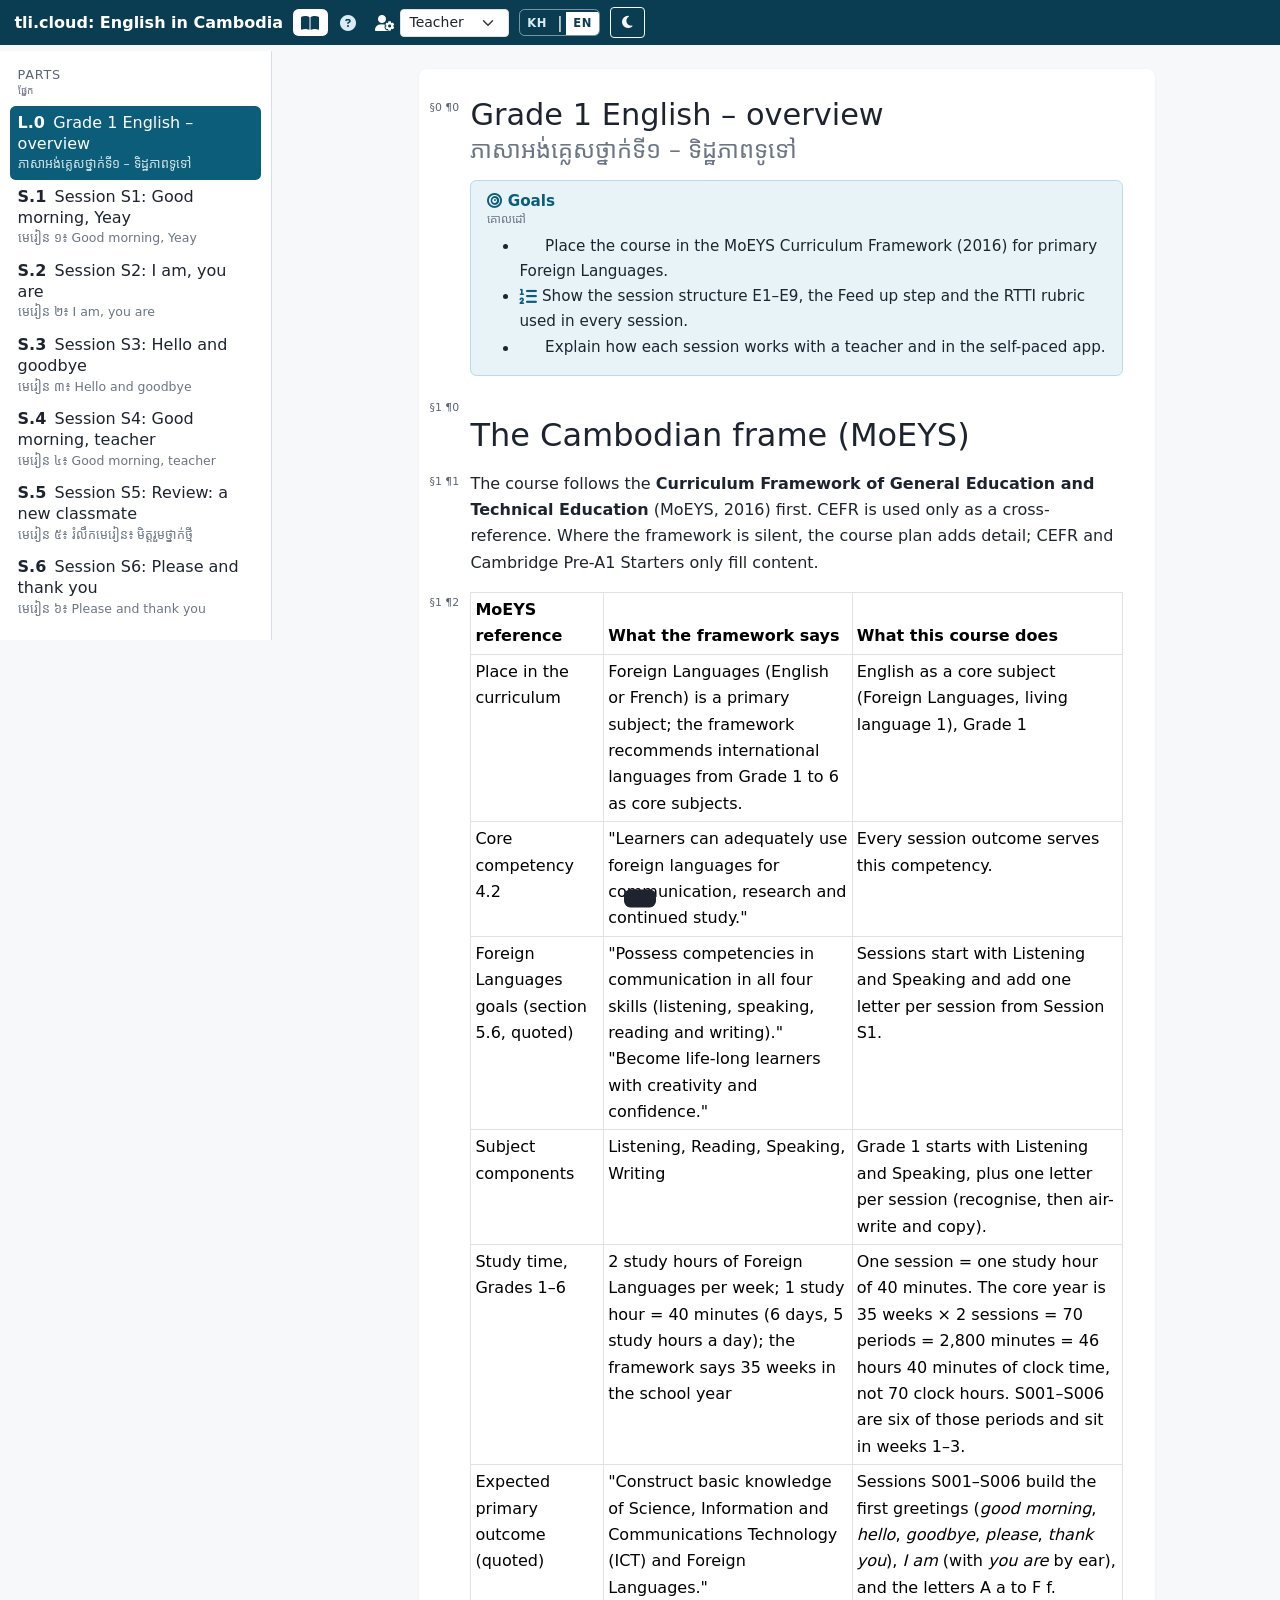
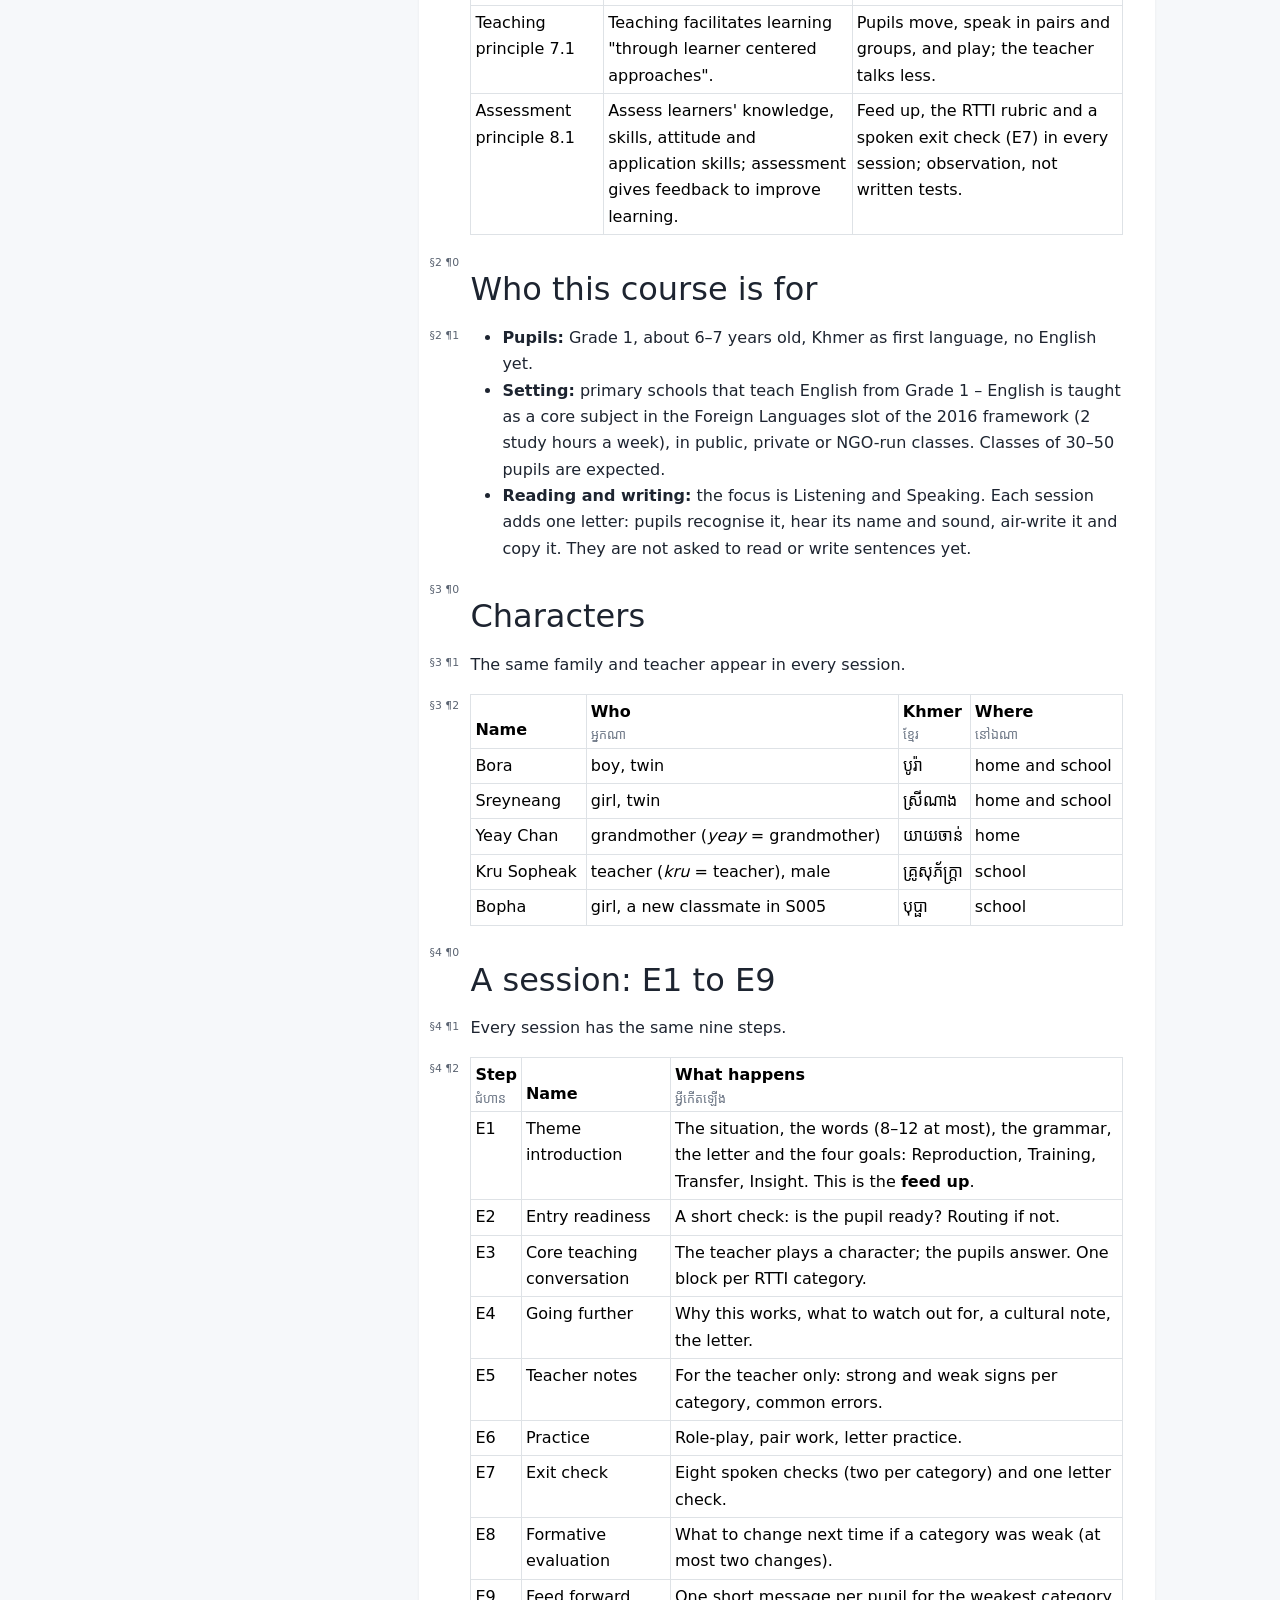
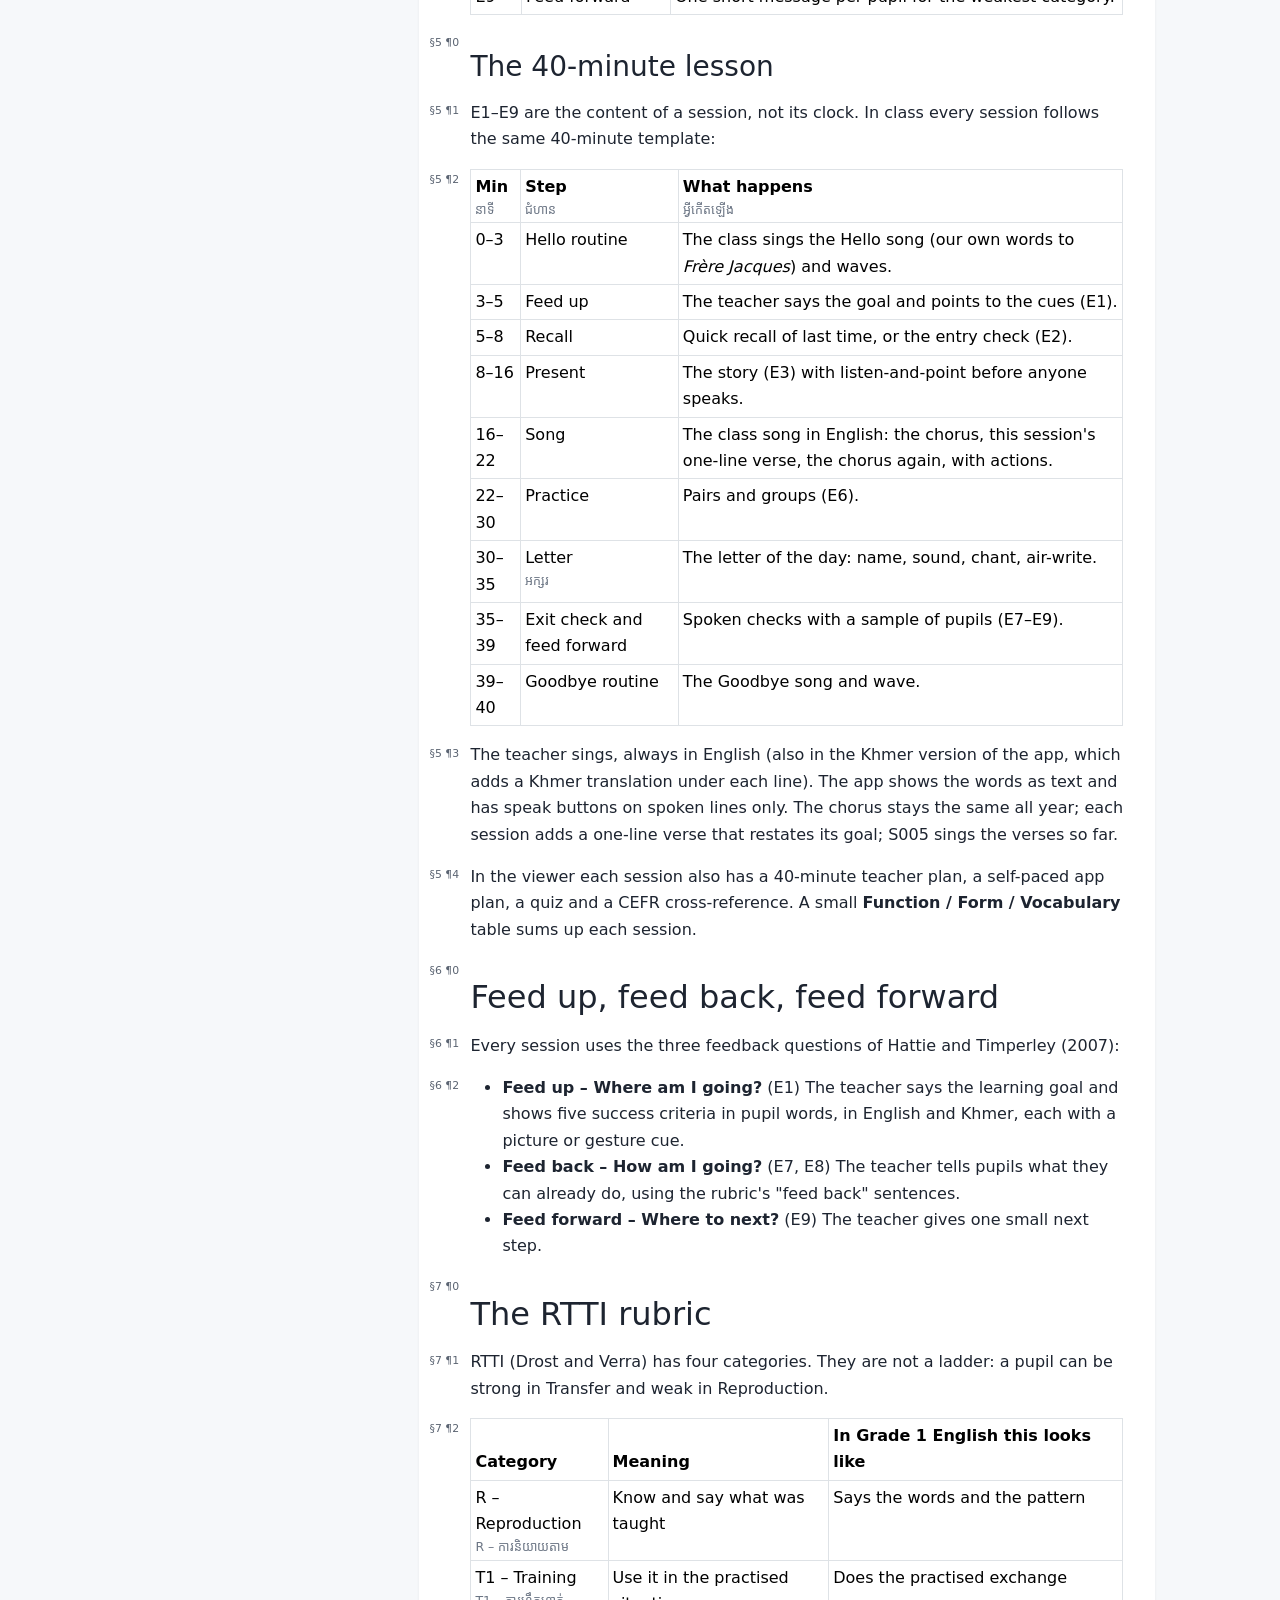
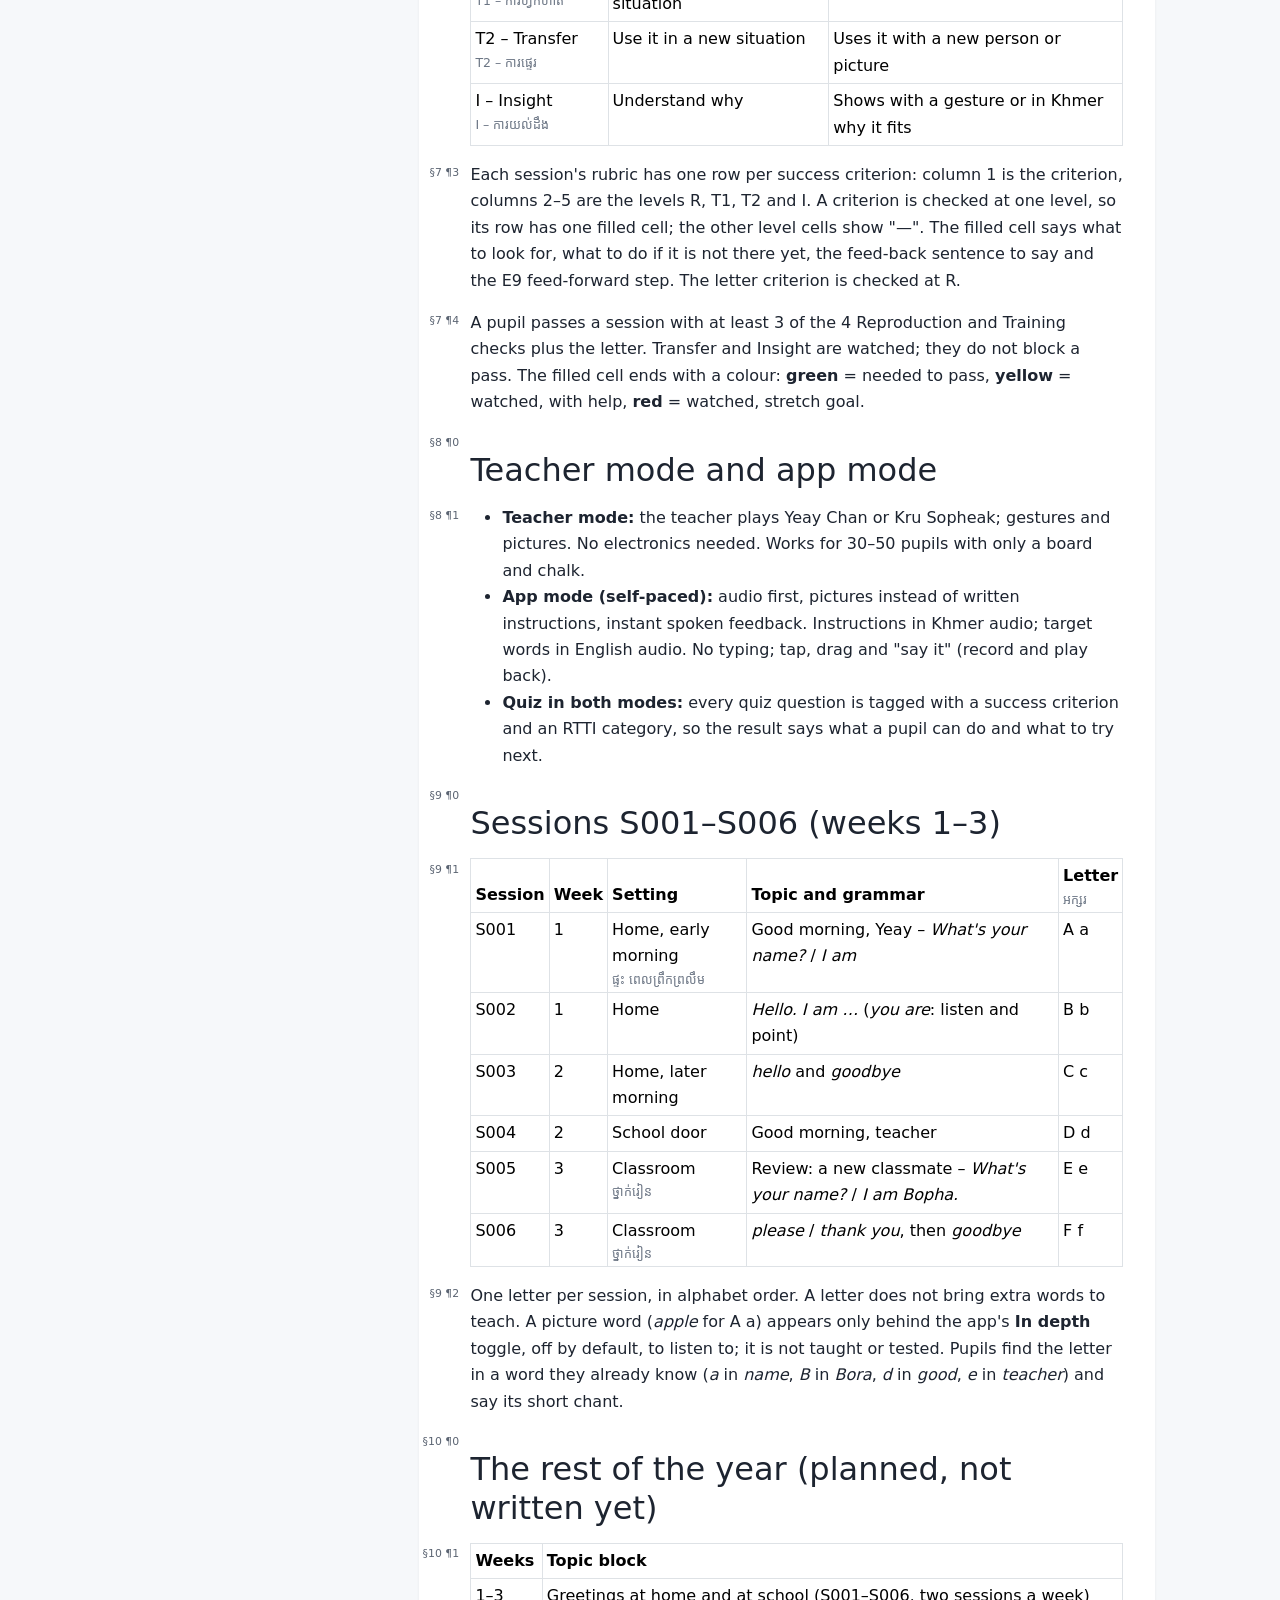
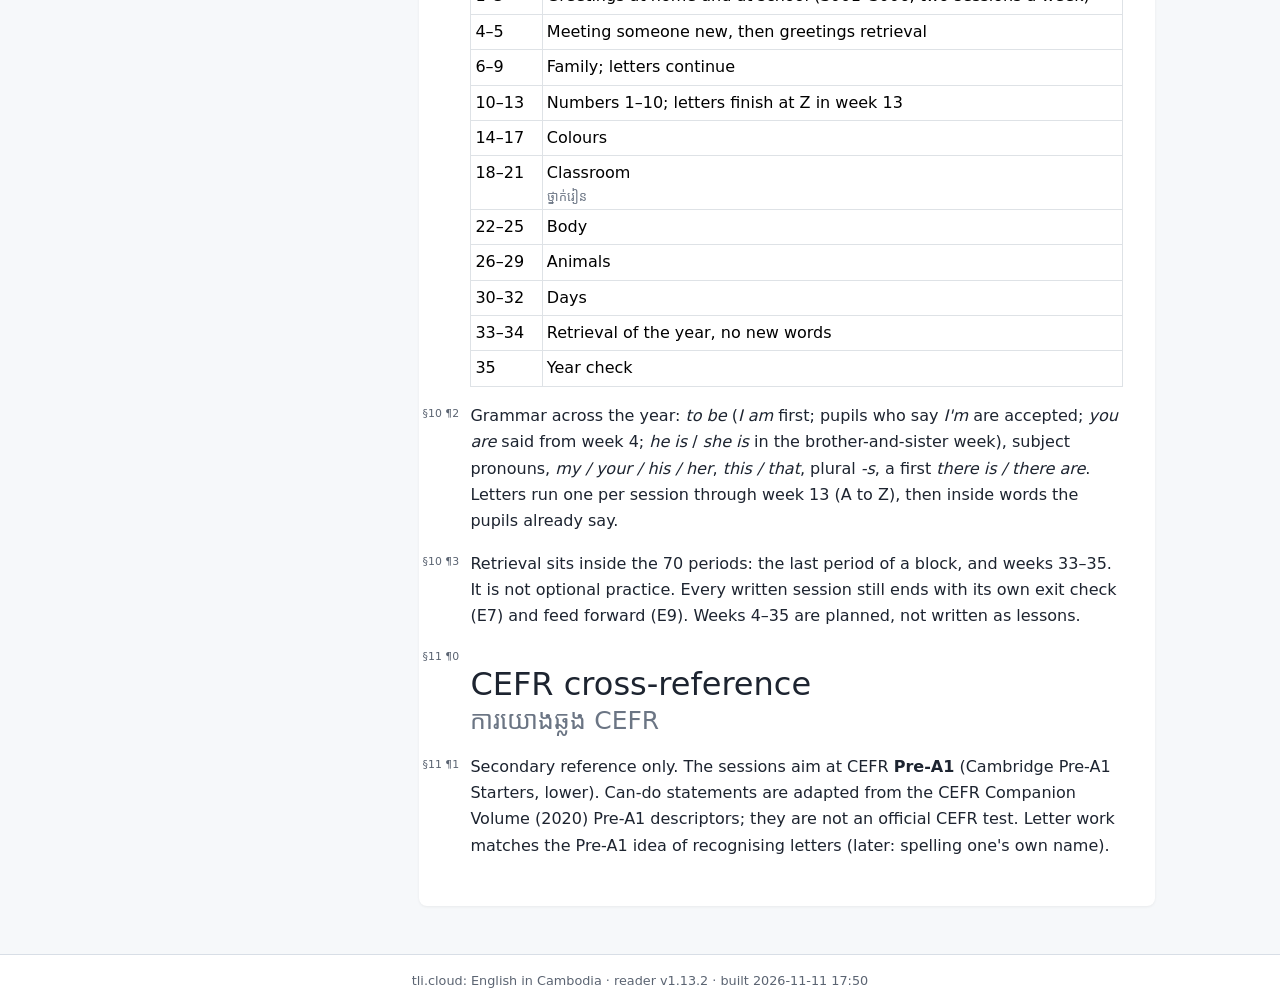
==== commit d647ccf3: "Grade 1 English reader v1.13.2 (restore distinct Hello and S1 verse pictures; Kru keeps his wave)" ====
--- a/aaf426c8-c251-450e-8d39-8d6506c93f1d/index.html
+++ b/aaf426c8-c251-450e-8d39-8d6506c93f1d/index.html
@@ -4,13 +4,13 @@
 <meta charset="utf-8">
 <meta name="viewport" content="width=device-width, initial-scale=1">
 <meta name="robots" content="noindex, nofollow">
-<meta name="generator" content="tli reader v1.13.1, built 2026-11-11 17:47">
+<meta name="generator" content="tli reader v1.13.2, built 2026-11-11 17:50">
 <title>tli.cloud: English in Cambodia · reader</title>
 <link rel="stylesheet" href="assets/vendor/bootstrap/bootstrap.min.css">
 <link rel="stylesheet" href="assets/vendor/fontawesome/css/all.min.css">
-<link rel="stylesheet" href="assets/app.css?v=9d06b0aa81">
-<link rel="stylesheet" href="assets/scene-player.css?v=9d06b0aa81">
-<link rel="stylesheet" href="assets/audio-recorder.css?v=9d06b0aa81">
+<link rel="stylesheet" href="assets/app.css?v=582068d2c7">
+<link rel="stylesheet" href="assets/scene-player.css?v=582068d2c7">
+<link rel="stylesheet" href="assets/audio-recorder.css?v=582068d2c7">
 </head>
 <body>
 <a class="skip-link" href="#main">Skip to content</a>
@@ -52,15 +52,15 @@
     <div id="notesBody"></div>
   </aside>
 </div>
-<footer class="footer" id="footer">tli.cloud: English in Cambodia · reader v1.13.1 · built 2026-11-11 17:47</footer>
+<footer class="footer" id="footer">tli.cloud: English in Cambodia · reader v1.13.2 · built 2026-11-11 17:50</footer>
 <div id="toast" class="toast-msg" role="status" aria-live="polite"></div>
 <div id="lightbox" class="lb" role="dialog" aria-modal="true" aria-labelledby="lbCap" hidden>
   <figure class="lb-fig"><img class="lb-img" id="lbImg" alt=""><figcaption class="lb-cap" id="lbCap"></figcaption></figure>
   <button type="button" class="lb-close" id="lbClose" aria-label="Close image viewer"><i class="fa-solid fa-xmark" aria-hidden="true"></i></button>
 </div>
-<script src="assets/data.js?v=9d06b0aa81" charset="utf-8"></script>
-<script src="assets/scene-player.js?v=9d06b0aa81" charset="utf-8"></script>
-<script src="assets/app.js?v=9d06b0aa81" charset="utf-8"></script>
-<script src="assets/audio-recorder.js?v=9d06b0aa81" charset="utf-8"></script>
+<script src="assets/data.js?v=582068d2c7" charset="utf-8"></script>
+<script src="assets/scene-player.js?v=582068d2c7" charset="utf-8"></script>
+<script src="assets/app.js?v=582068d2c7" charset="utf-8"></script>
+<script src="assets/audio-recorder.js?v=582068d2c7" charset="utf-8"></script>
 </body>
 </html>
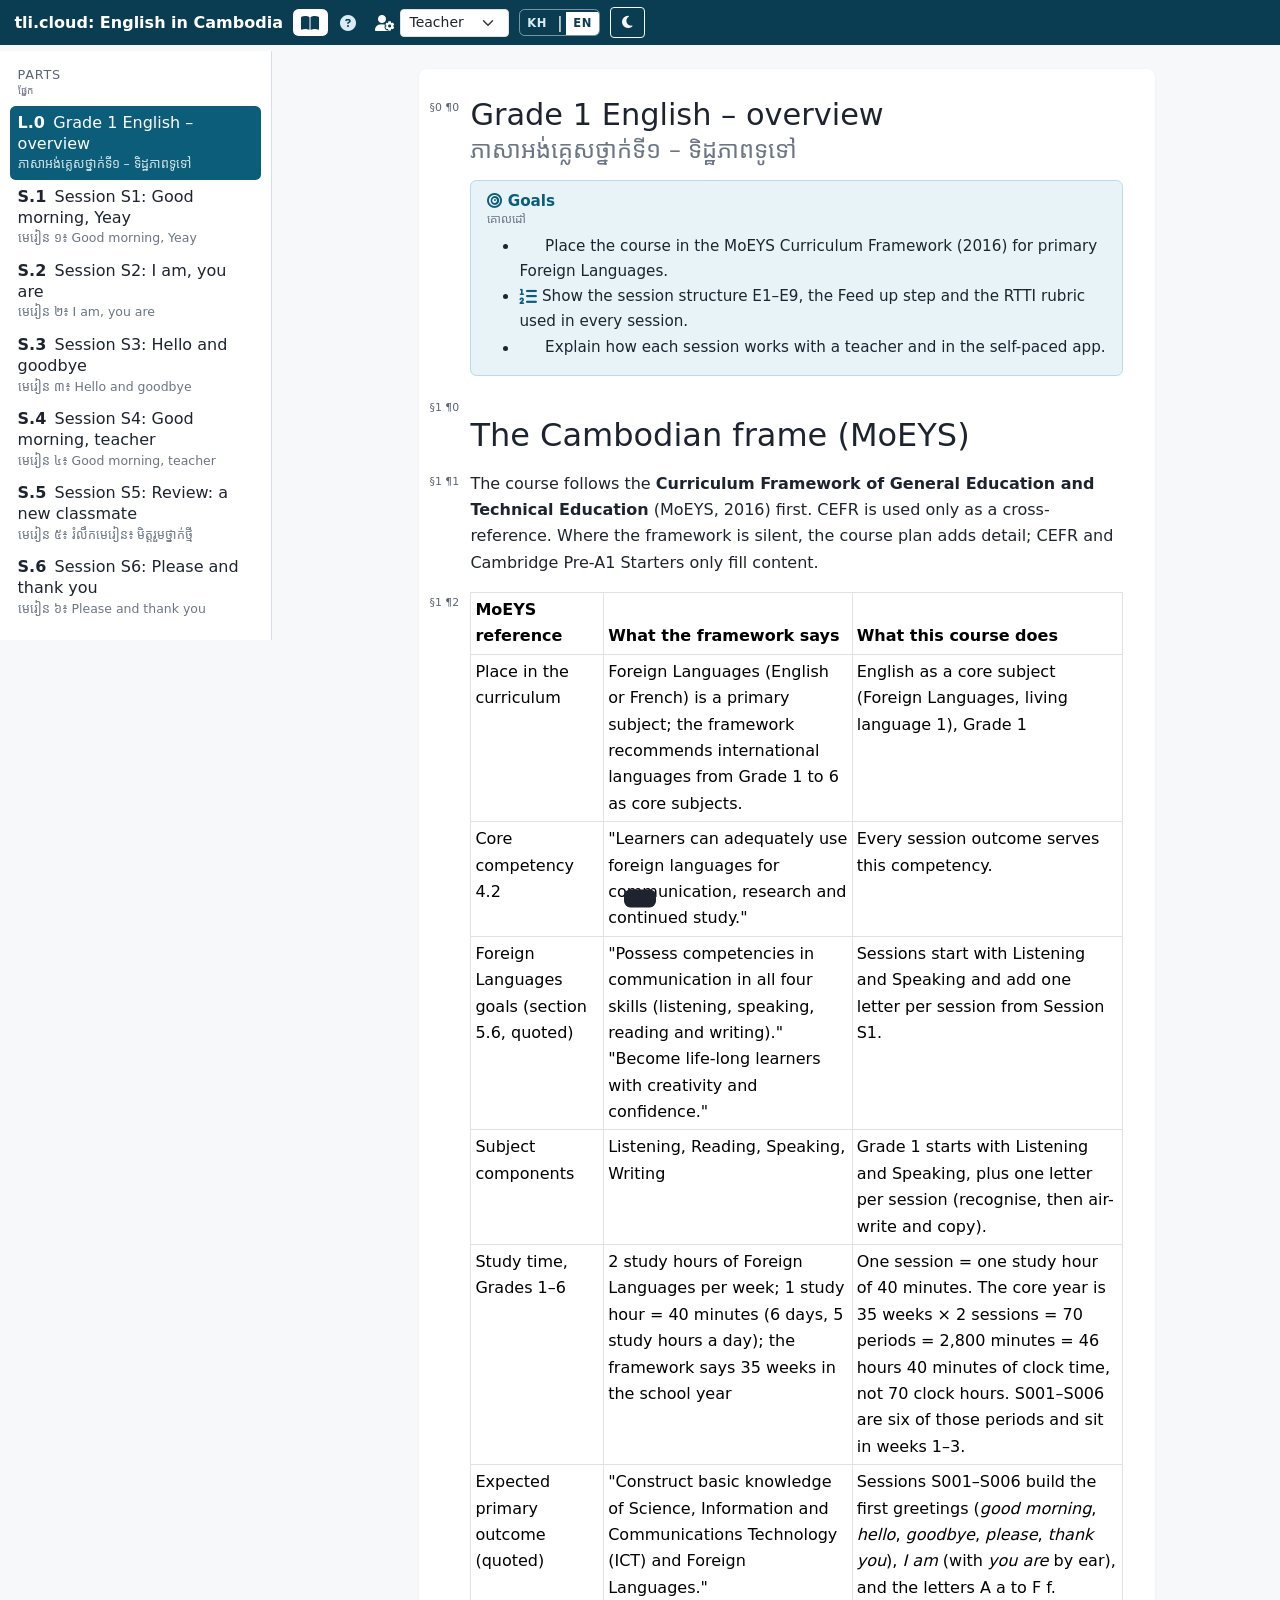
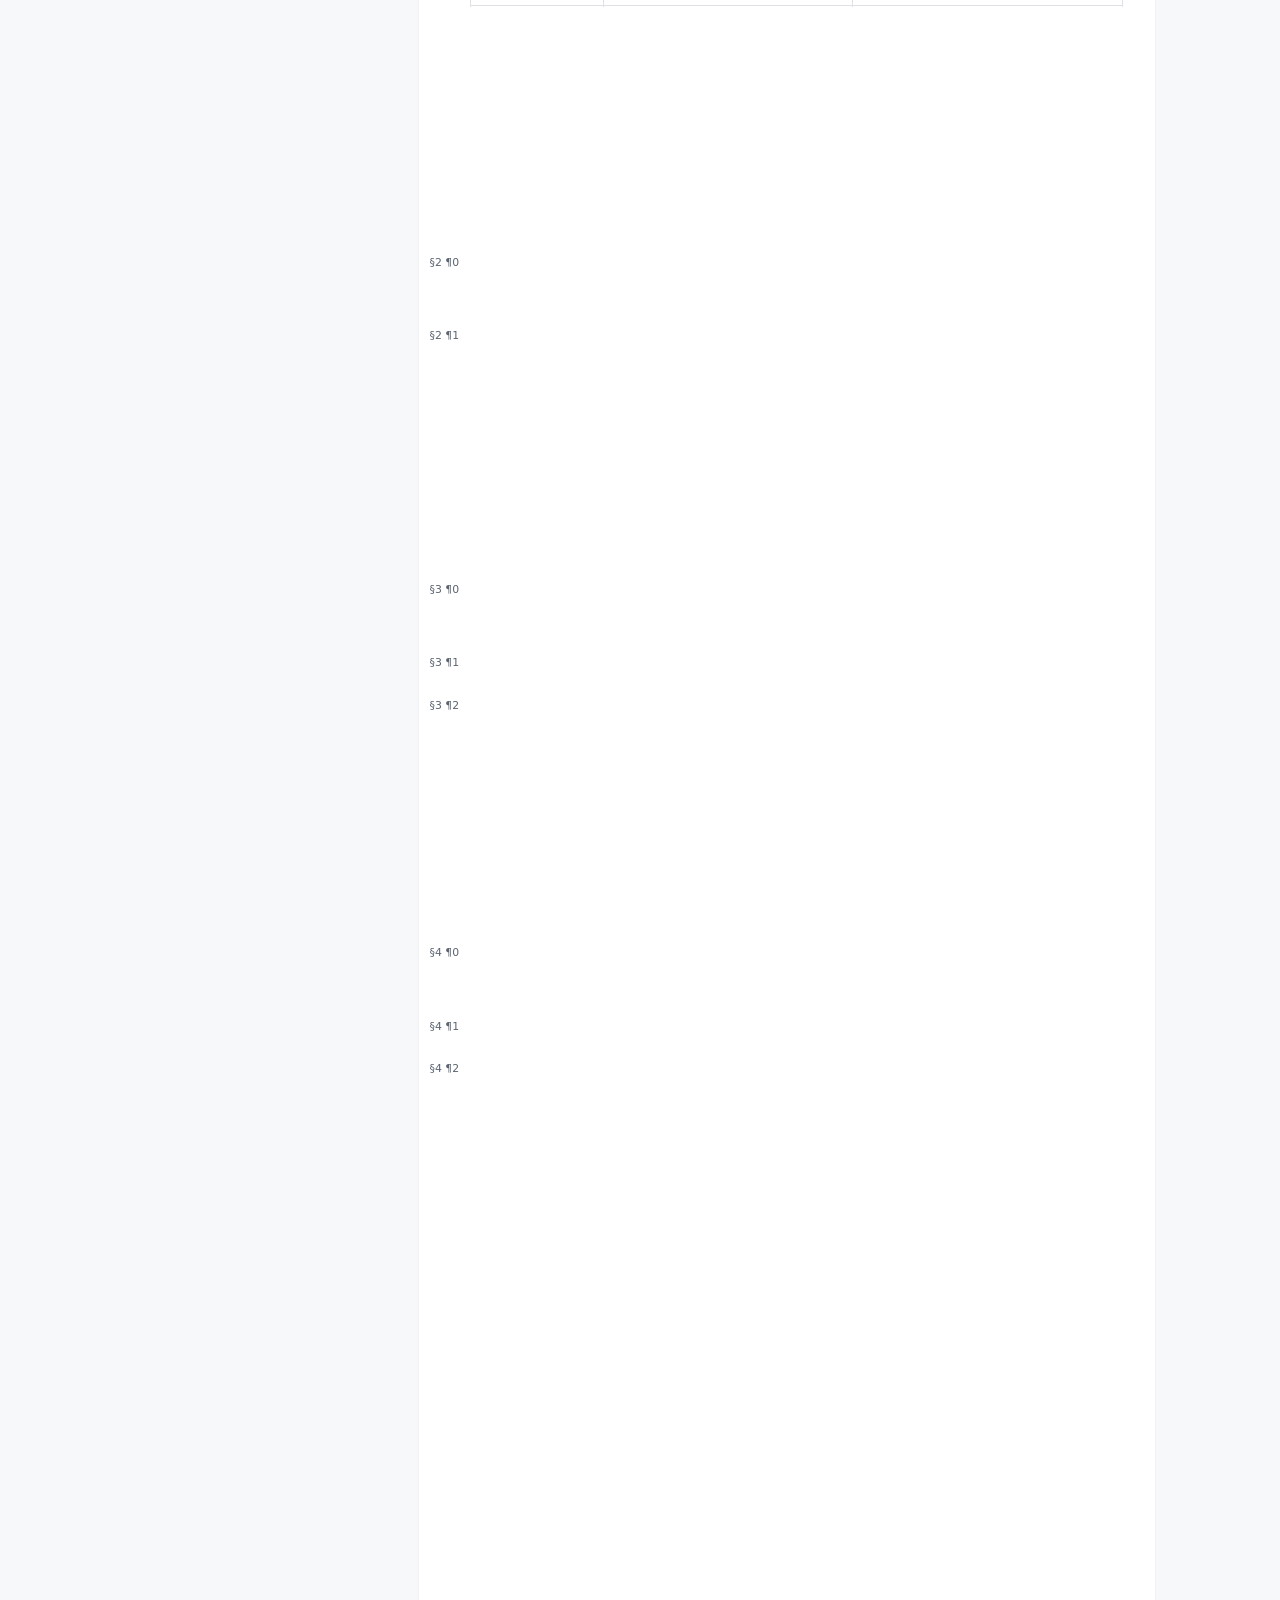
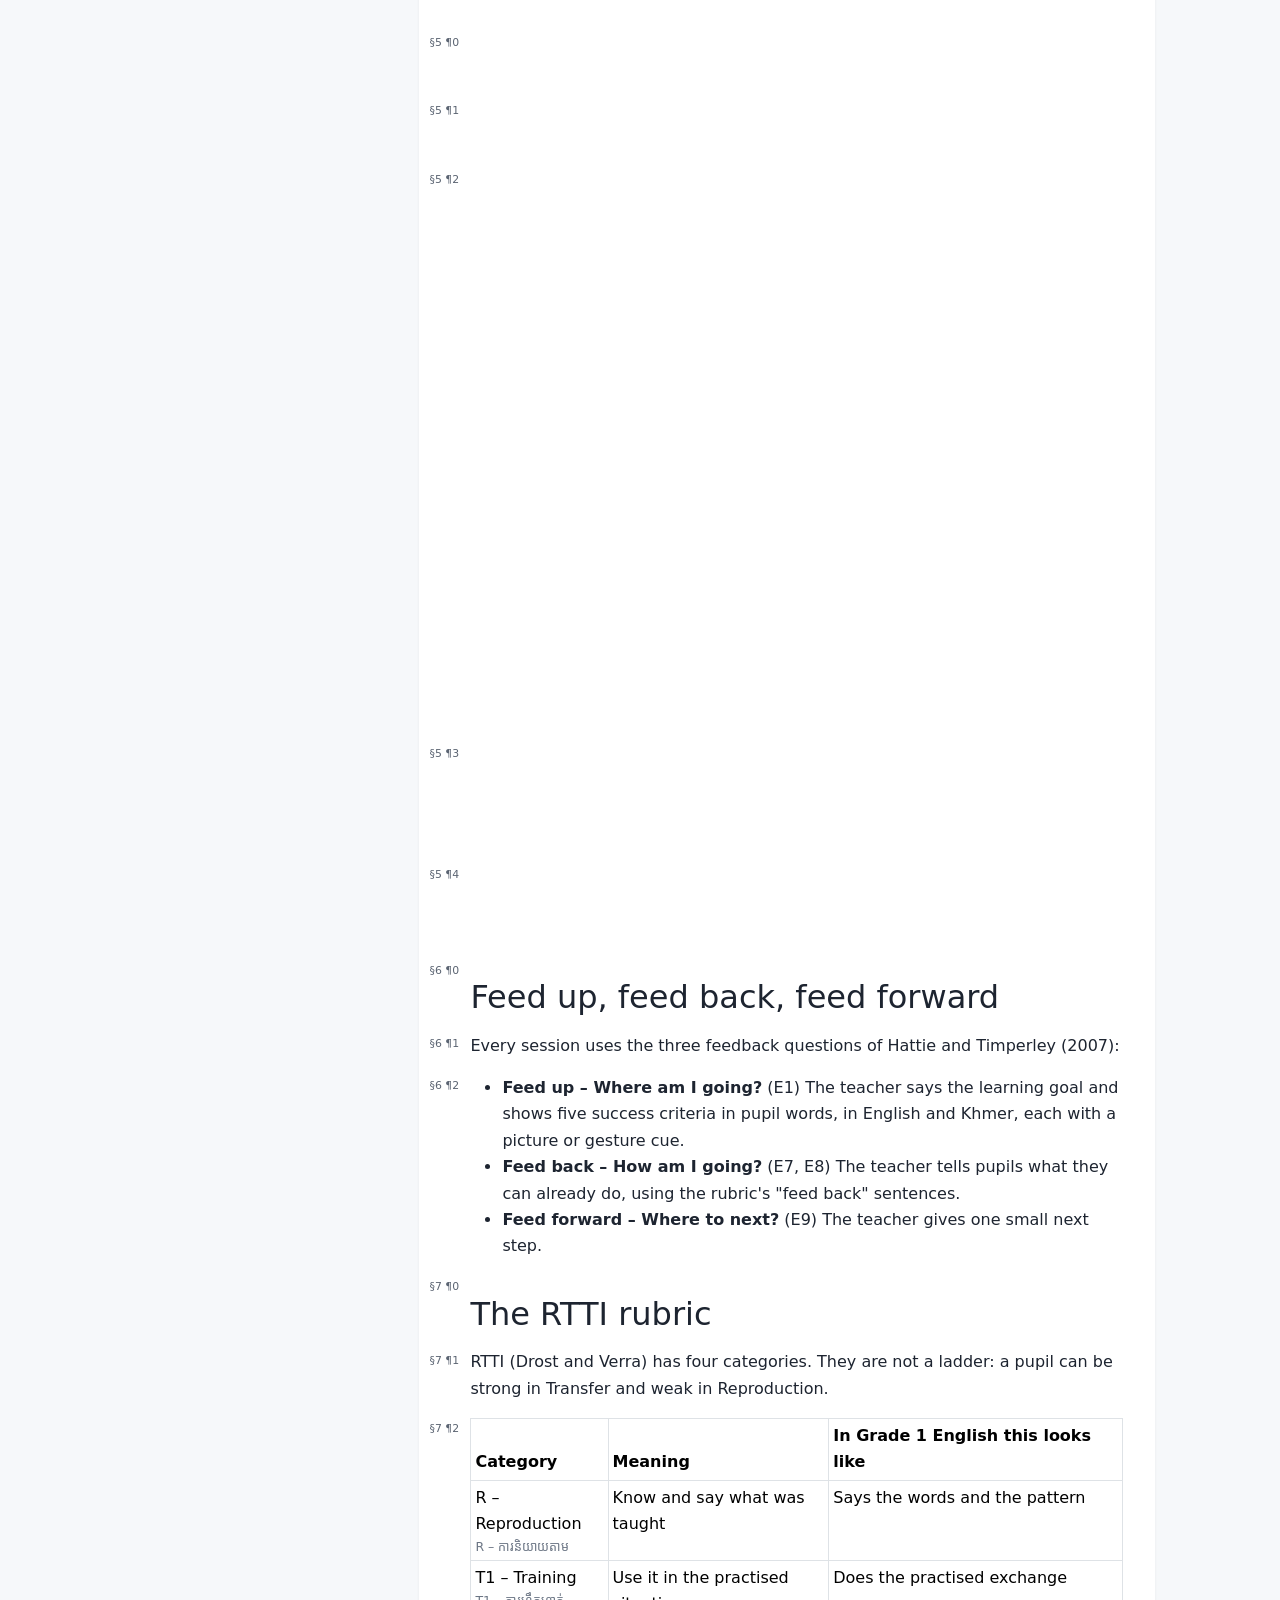
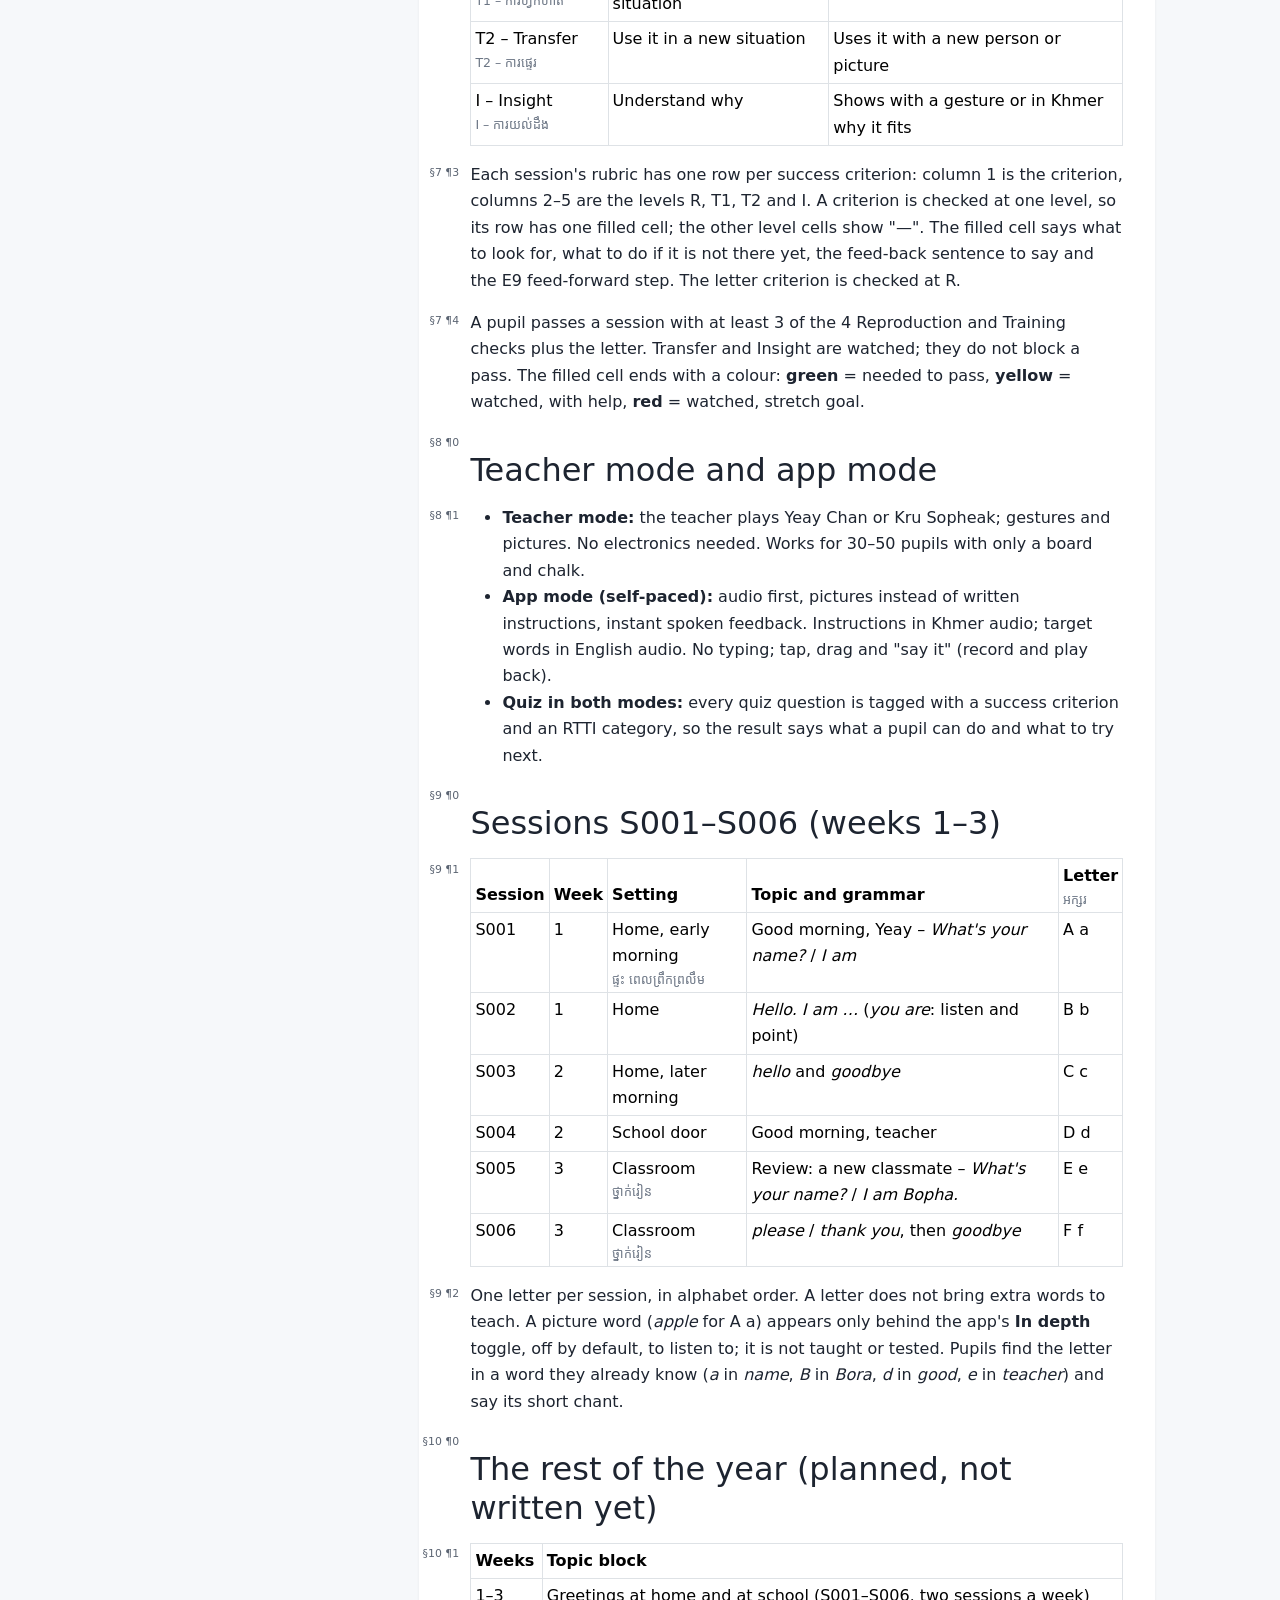
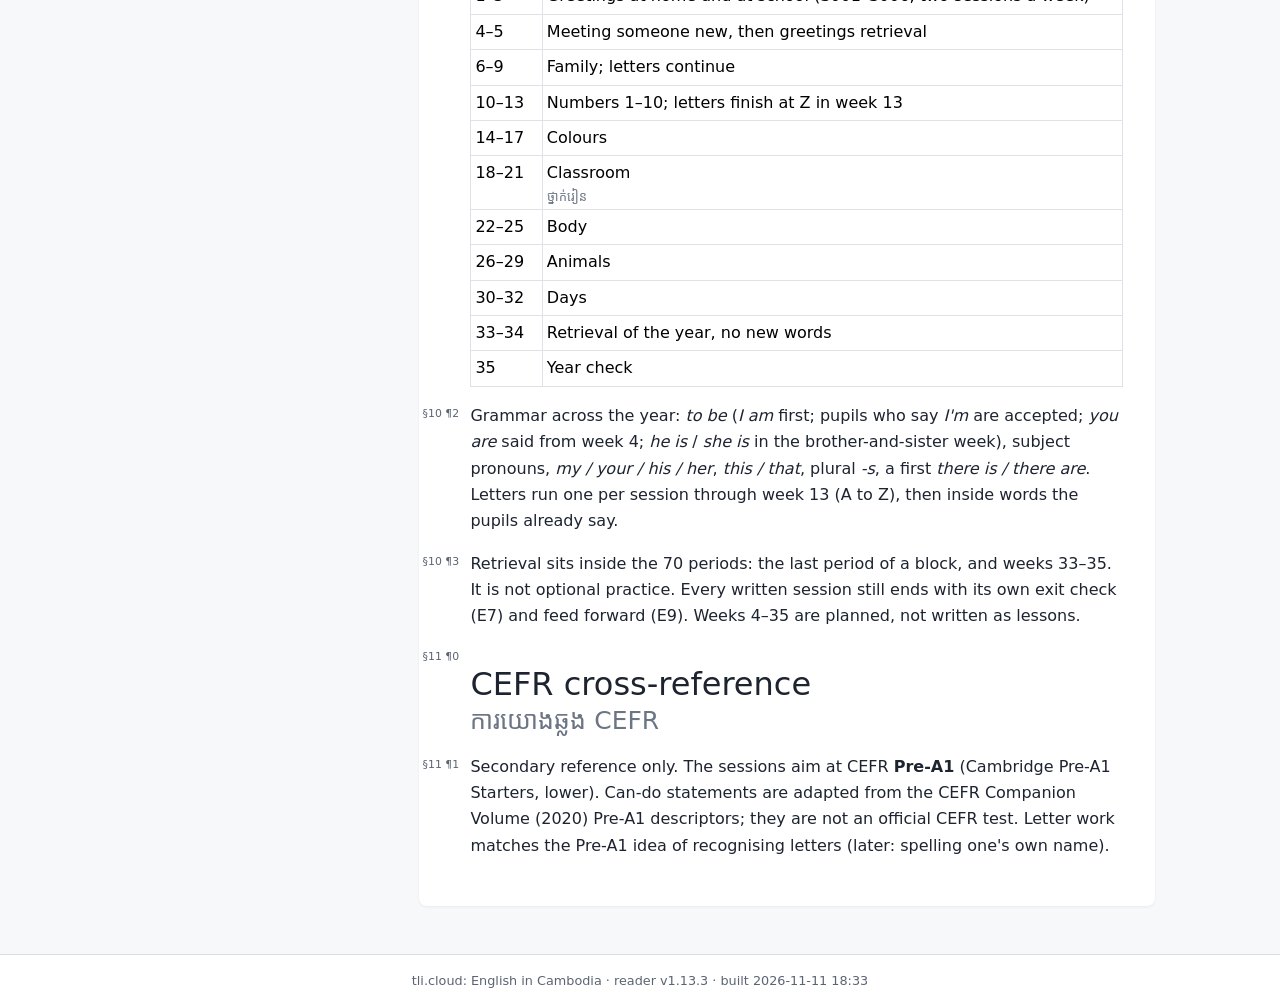
==== commit d1756b64: "Grade 1 English reader v1.13.3 (Kru Sopheak's feet redrawn as one turned stance; same fix for Profes" ====
--- a/aaf426c8-c251-450e-8d39-8d6506c93f1d/index.html
+++ b/aaf426c8-c251-450e-8d39-8d6506c93f1d/index.html
@@ -4,13 +4,13 @@
 <meta charset="utf-8">
 <meta name="viewport" content="width=device-width, initial-scale=1">
 <meta name="robots" content="noindex, nofollow">
-<meta name="generator" content="tli reader v1.13.2, built 2026-11-11 17:50">
+<meta name="generator" content="tli reader v1.13.3, built 2026-11-11 18:33">
 <title>tli.cloud: English in Cambodia · reader</title>
 <link rel="stylesheet" href="assets/vendor/bootstrap/bootstrap.min.css">
 <link rel="stylesheet" href="assets/vendor/fontawesome/css/all.min.css">
-<link rel="stylesheet" href="assets/app.css?v=582068d2c7">
-<link rel="stylesheet" href="assets/scene-player.css?v=582068d2c7">
-<link rel="stylesheet" href="assets/audio-recorder.css?v=582068d2c7">
+<link rel="stylesheet" href="assets/app.css?v=35d495ecf8">
+<link rel="stylesheet" href="assets/scene-player.css?v=35d495ecf8">
+<link rel="stylesheet" href="assets/audio-recorder.css?v=35d495ecf8">
 </head>
 <body>
 <a class="skip-link" href="#main">Skip to content</a>
@@ -52,15 +52,15 @@
     <div id="notesBody"></div>
   </aside>
 </div>
-<footer class="footer" id="footer">tli.cloud: English in Cambodia · reader v1.13.2 · built 2026-11-11 17:50</footer>
+<footer class="footer" id="footer">tli.cloud: English in Cambodia · reader v1.13.3 · built 2026-11-11 18:33</footer>
 <div id="toast" class="toast-msg" role="status" aria-live="polite"></div>
 <div id="lightbox" class="lb" role="dialog" aria-modal="true" aria-labelledby="lbCap" hidden>
   <figure class="lb-fig"><img class="lb-img" id="lbImg" alt=""><figcaption class="lb-cap" id="lbCap"></figcaption></figure>
   <button type="button" class="lb-close" id="lbClose" aria-label="Close image viewer"><i class="fa-solid fa-xmark" aria-hidden="true"></i></button>
 </div>
-<script src="assets/data.js?v=582068d2c7" charset="utf-8"></script>
-<script src="assets/scene-player.js?v=582068d2c7" charset="utf-8"></script>
-<script src="assets/app.js?v=582068d2c7" charset="utf-8"></script>
-<script src="assets/audio-recorder.js?v=582068d2c7" charset="utf-8"></script>
+<script src="assets/data.js?v=35d495ecf8" charset="utf-8"></script>
+<script src="assets/scene-player.js?v=35d495ecf8" charset="utf-8"></script>
+<script src="assets/app.js?v=35d495ecf8" charset="utf-8"></script>
+<script src="assets/audio-recorder.js?v=35d495ecf8" charset="utf-8"></script>
 </body>
 </html>
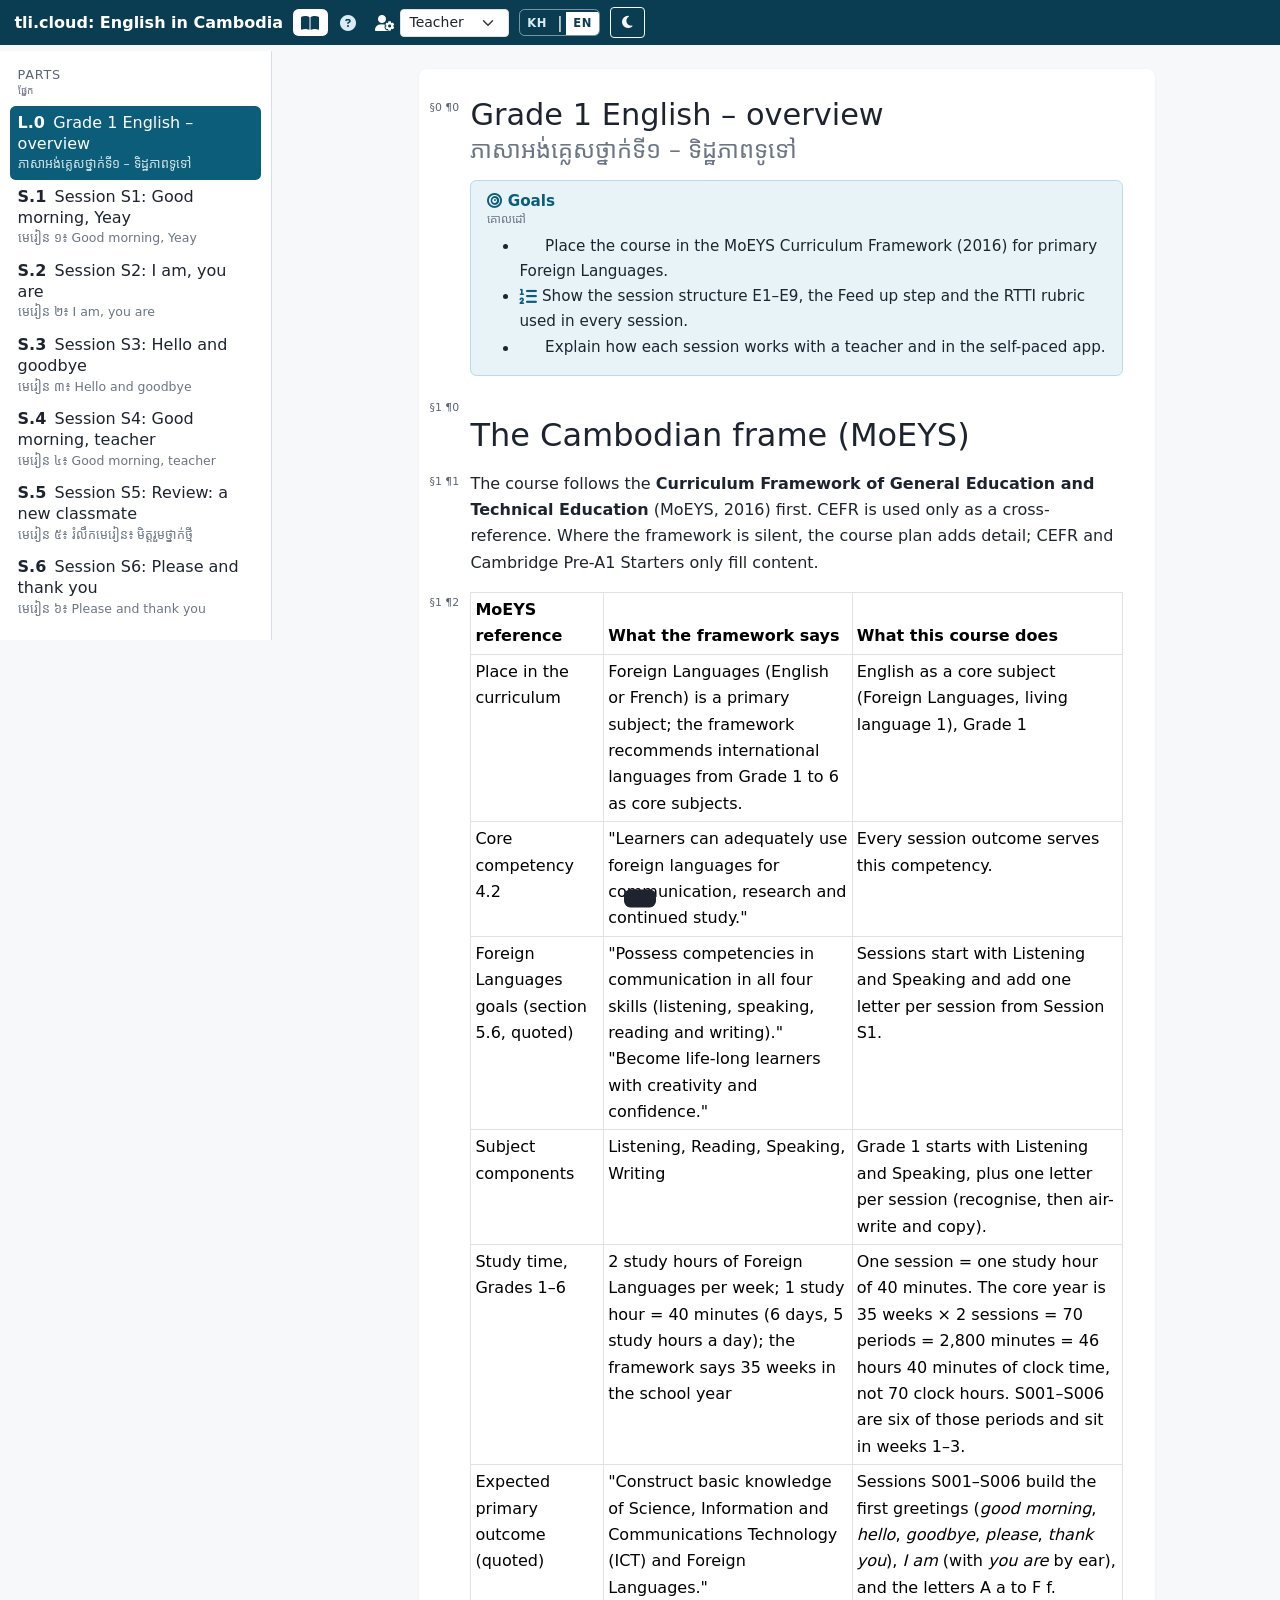
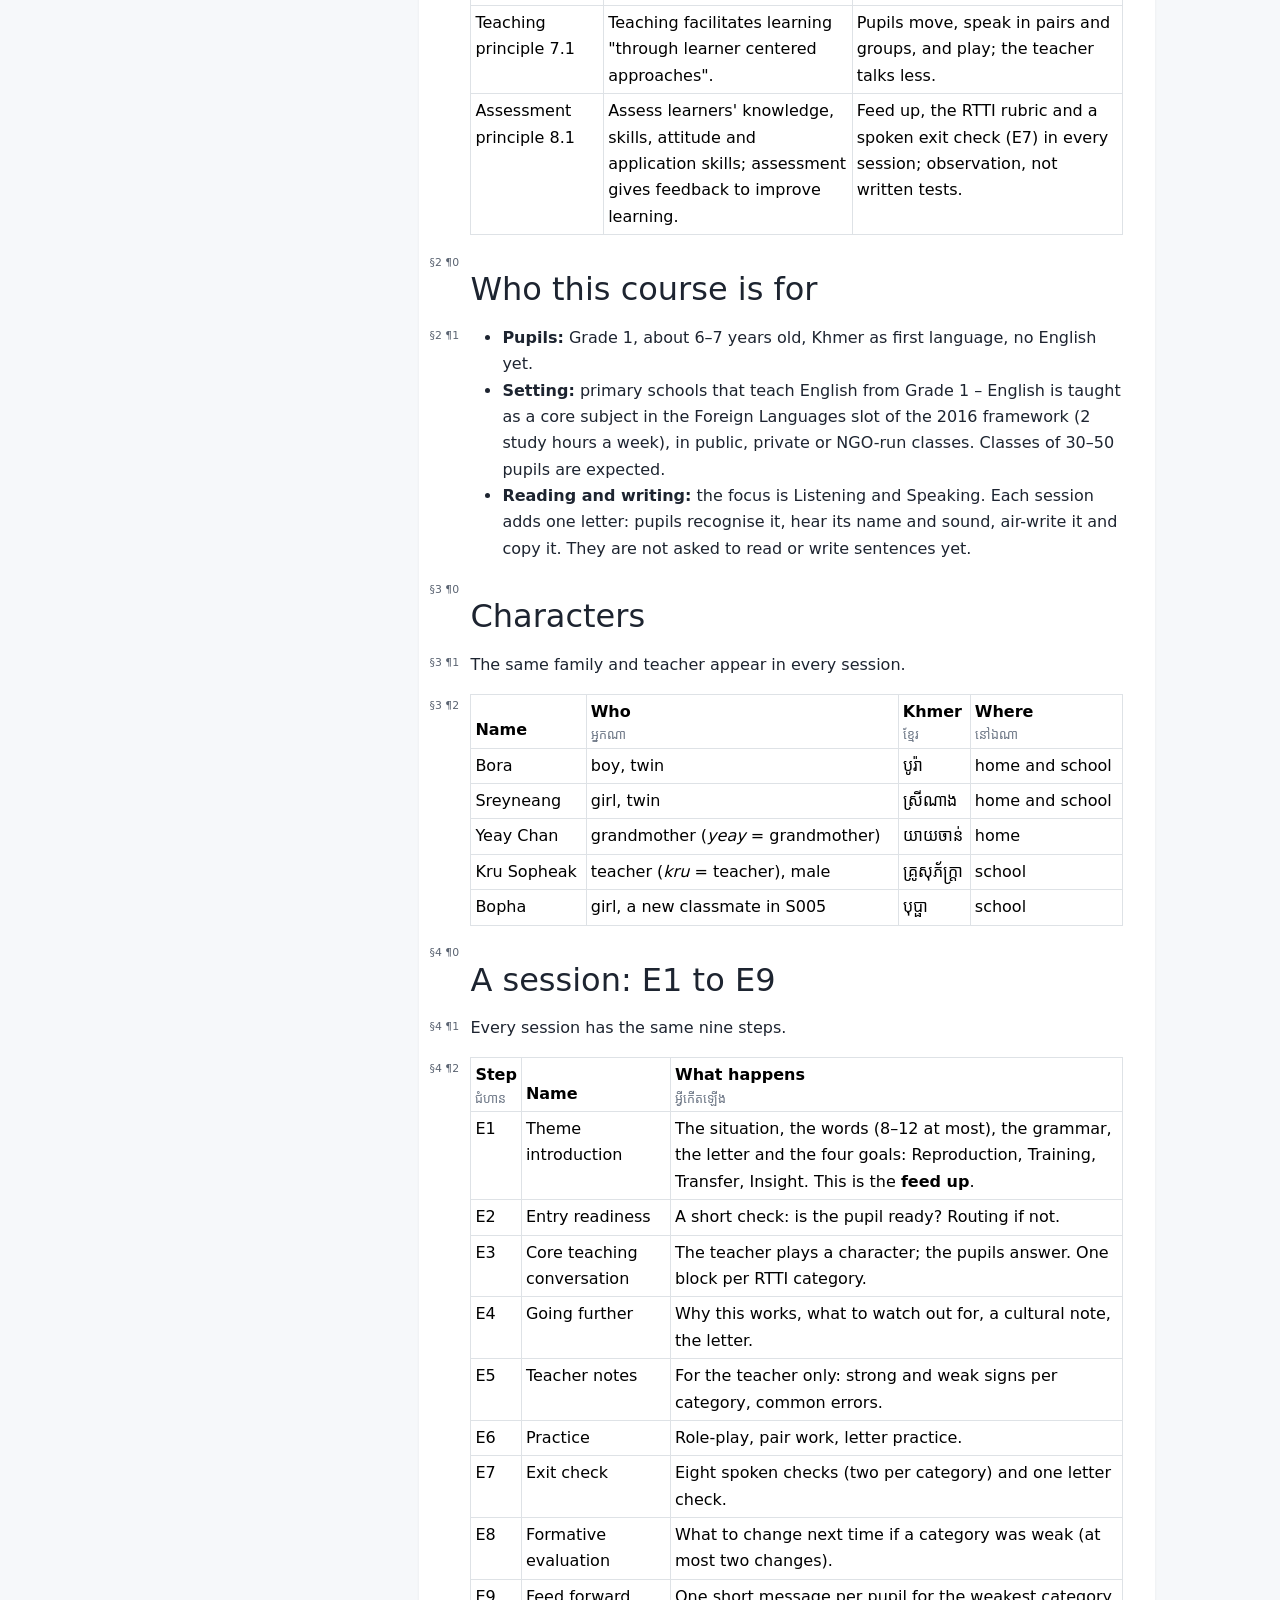
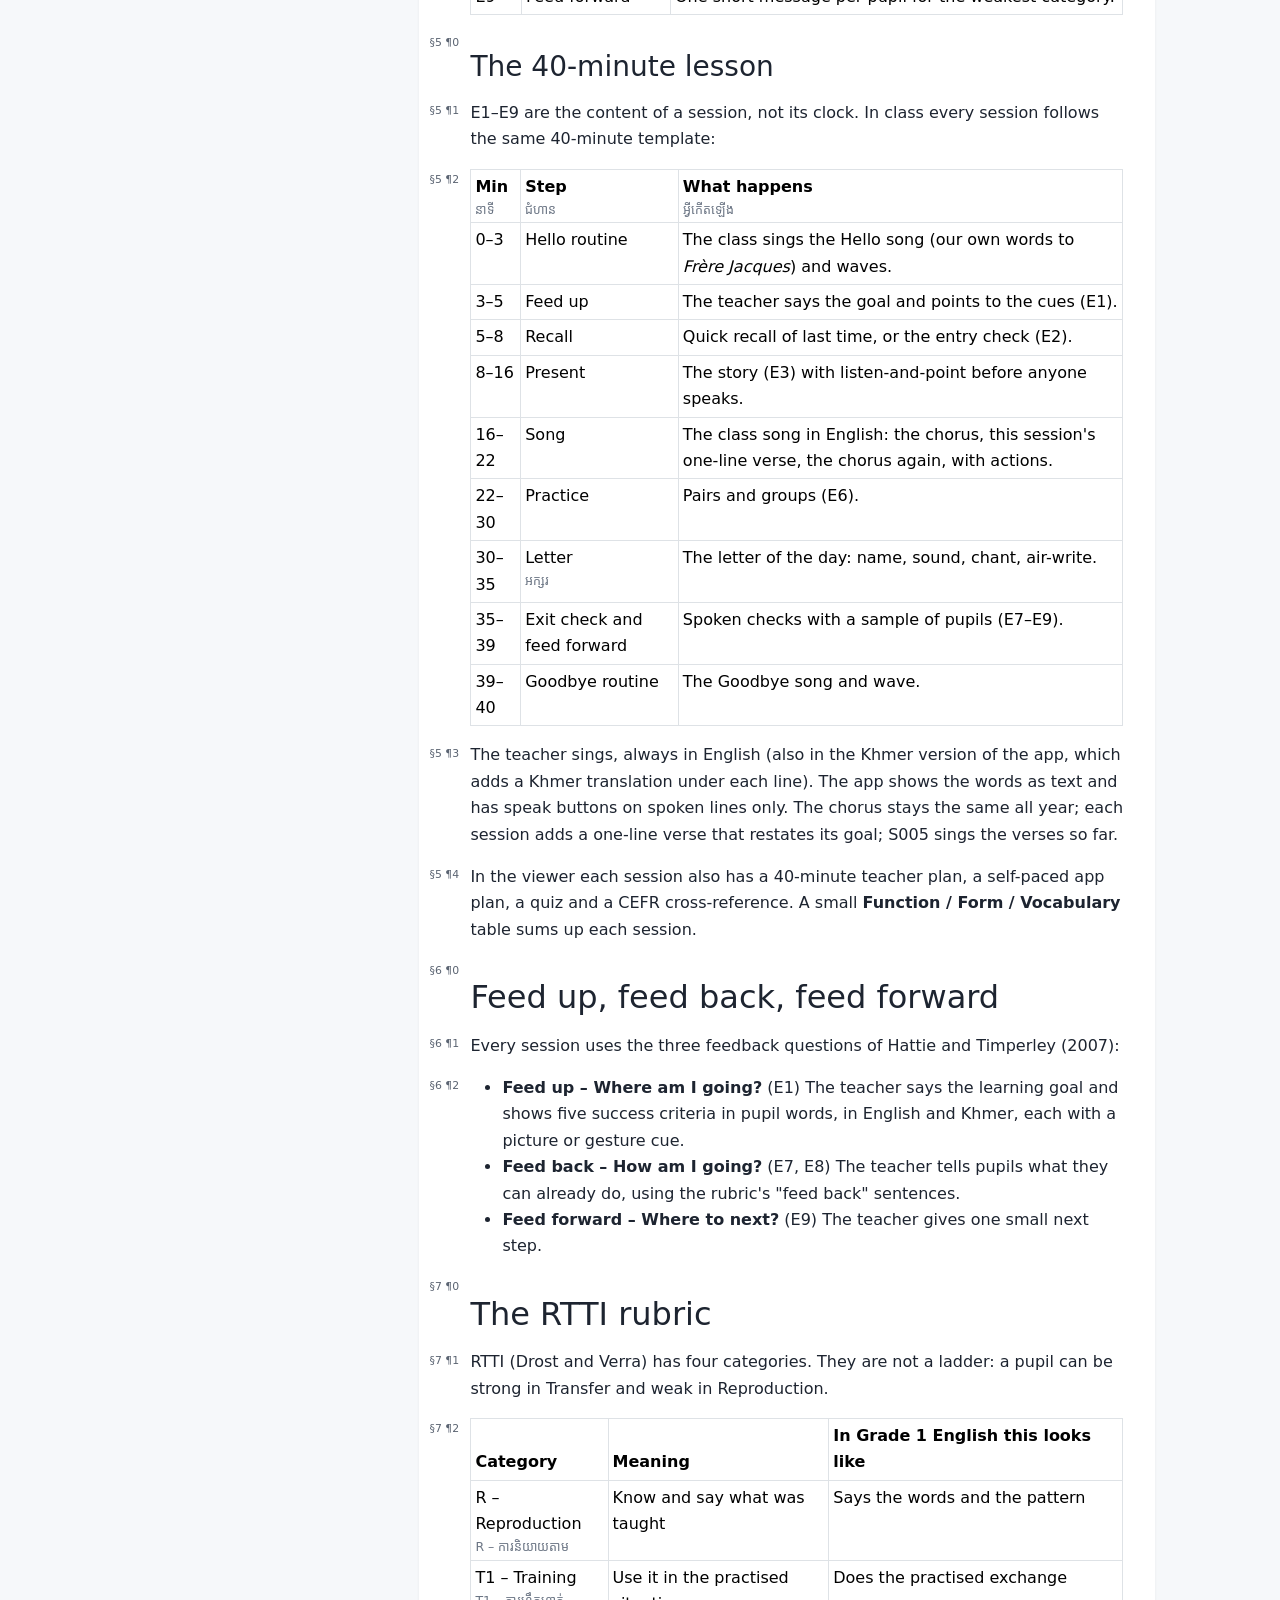
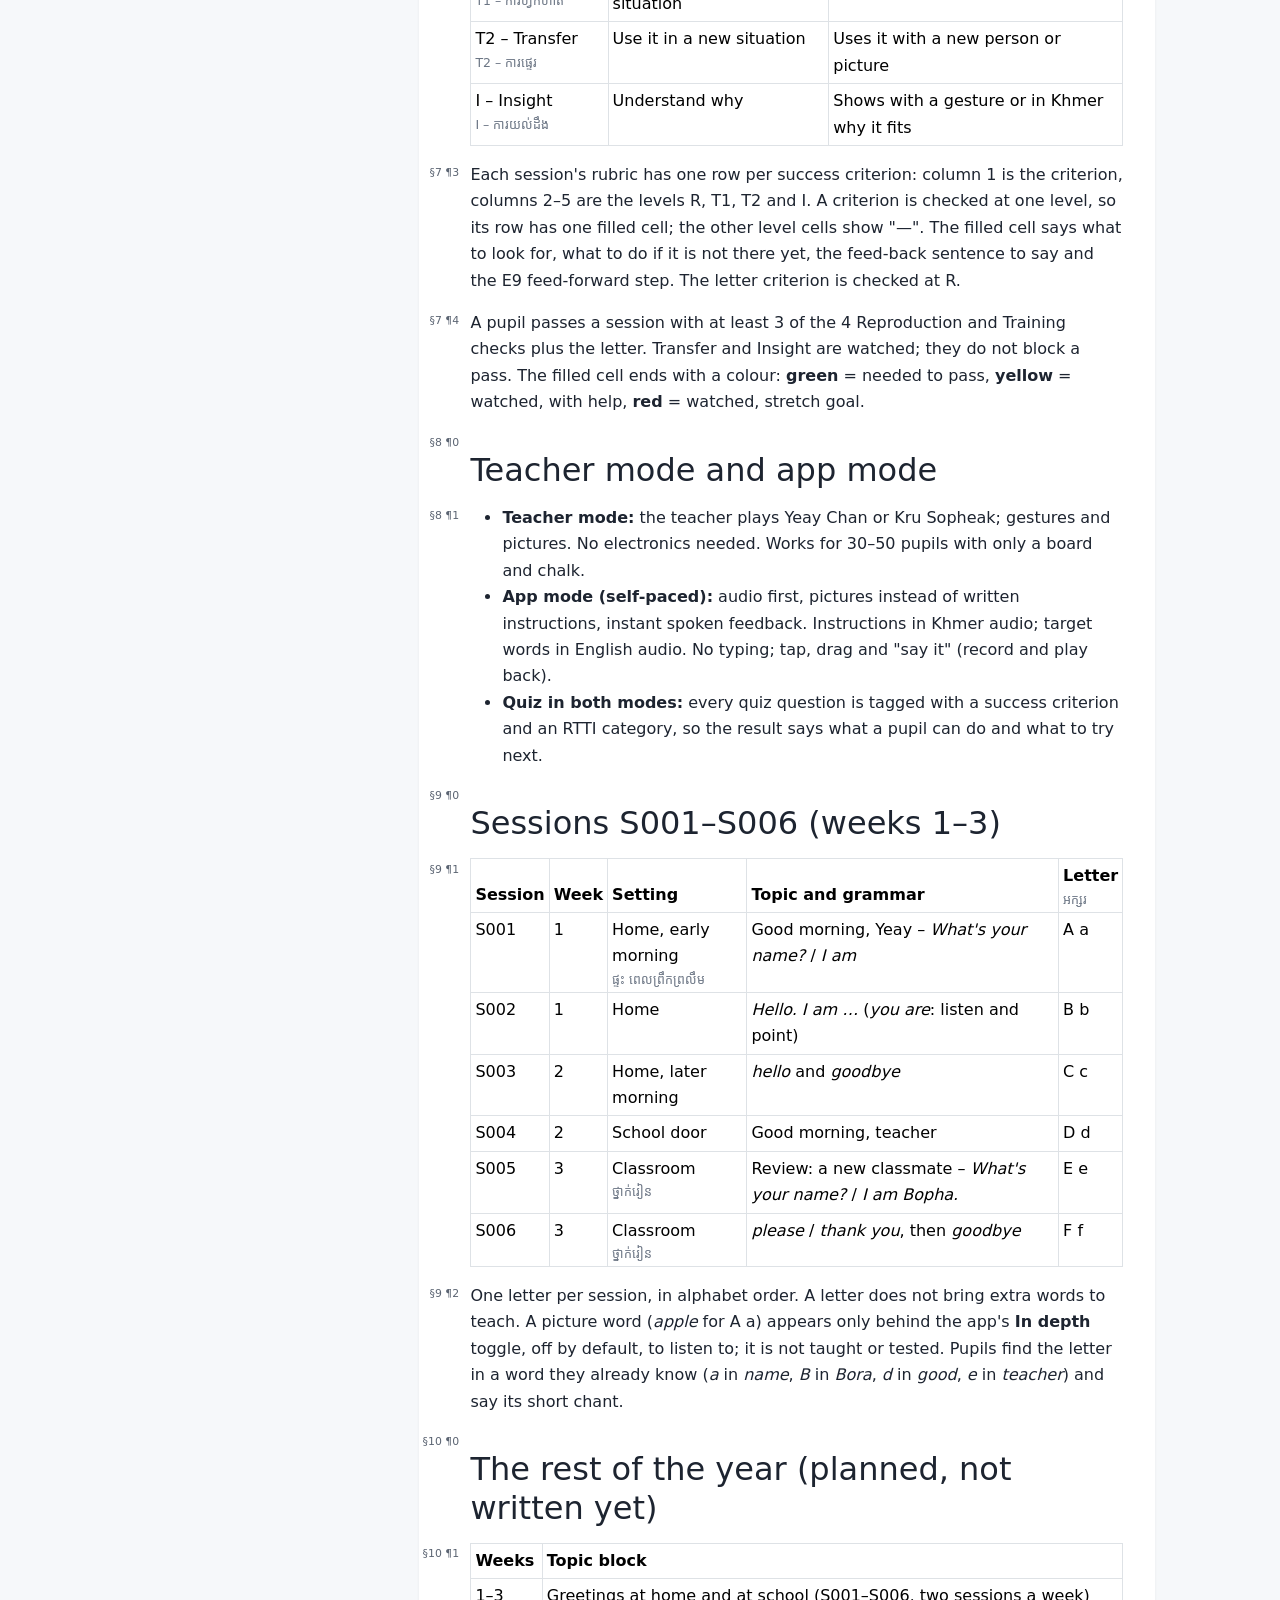
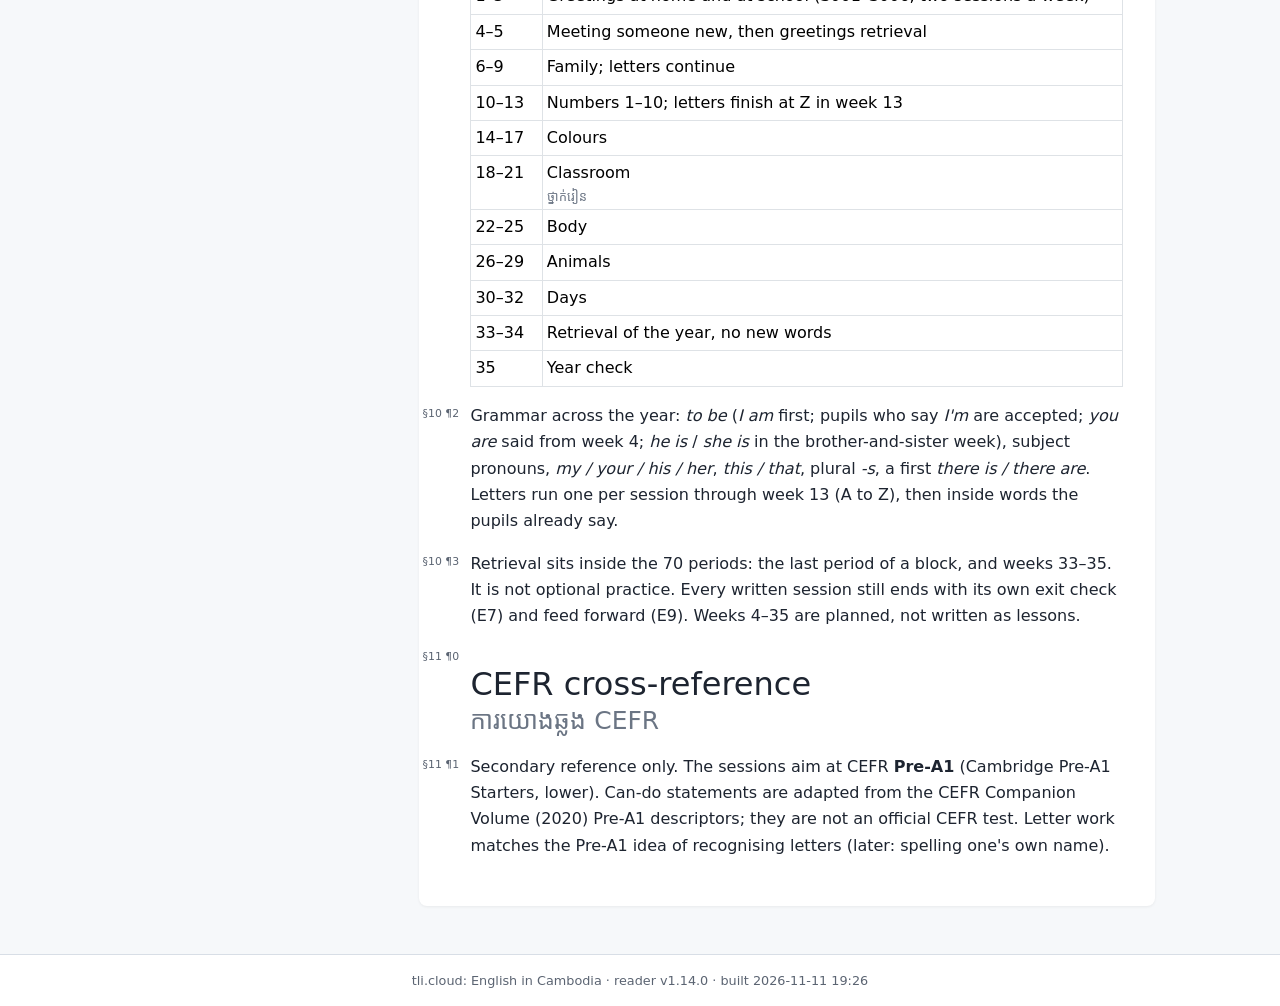
==== commit f512695b: "Grade 1 English reader v1.14.0 (Kru Sopheak redrawn as one turned figure; same for Professor Mordech" ====
--- a/aaf426c8-c251-450e-8d39-8d6506c93f1d/index.html
+++ b/aaf426c8-c251-450e-8d39-8d6506c93f1d/index.html
@@ -4,13 +4,13 @@
 <meta charset="utf-8">
 <meta name="viewport" content="width=device-width, initial-scale=1">
 <meta name="robots" content="noindex, nofollow">
-<meta name="generator" content="tli reader v1.13.3, built 2026-11-11 18:33">
+<meta name="generator" content="tli reader v1.14.0, built 2026-11-11 19:26">
 <title>tli.cloud: English in Cambodia · reader</title>
 <link rel="stylesheet" href="assets/vendor/bootstrap/bootstrap.min.css">
 <link rel="stylesheet" href="assets/vendor/fontawesome/css/all.min.css">
-<link rel="stylesheet" href="assets/app.css?v=35d495ecf8">
-<link rel="stylesheet" href="assets/scene-player.css?v=35d495ecf8">
-<link rel="stylesheet" href="assets/audio-recorder.css?v=35d495ecf8">
+<link rel="stylesheet" href="assets/app.css?v=51b6f6f15f">
+<link rel="stylesheet" href="assets/scene-player.css?v=51b6f6f15f">
+<link rel="stylesheet" href="assets/audio-recorder.css?v=51b6f6f15f">
 </head>
 <body>
 <a class="skip-link" href="#main">Skip to content</a>
@@ -52,15 +52,15 @@
     <div id="notesBody"></div>
   </aside>
 </div>
-<footer class="footer" id="footer">tli.cloud: English in Cambodia · reader v1.13.3 · built 2026-11-11 18:33</footer>
+<footer class="footer" id="footer">tli.cloud: English in Cambodia · reader v1.14.0 · built 2026-11-11 19:26</footer>
 <div id="toast" class="toast-msg" role="status" aria-live="polite"></div>
 <div id="lightbox" class="lb" role="dialog" aria-modal="true" aria-labelledby="lbCap" hidden>
   <figure class="lb-fig"><img class="lb-img" id="lbImg" alt=""><figcaption class="lb-cap" id="lbCap"></figcaption></figure>
   <button type="button" class="lb-close" id="lbClose" aria-label="Close image viewer"><i class="fa-solid fa-xmark" aria-hidden="true"></i></button>
 </div>
-<script src="assets/data.js?v=35d495ecf8" charset="utf-8"></script>
-<script src="assets/scene-player.js?v=35d495ecf8" charset="utf-8"></script>
-<script src="assets/app.js?v=35d495ecf8" charset="utf-8"></script>
-<script src="assets/audio-recorder.js?v=35d495ecf8" charset="utf-8"></script>
+<script src="assets/data.js?v=51b6f6f15f" charset="utf-8"></script>
+<script src="assets/scene-player.js?v=51b6f6f15f" charset="utf-8"></script>
+<script src="assets/app.js?v=51b6f6f15f" charset="utf-8"></script>
+<script src="assets/audio-recorder.js?v=51b6f6f15f" charset="utf-8"></script>
 </body>
 </html>
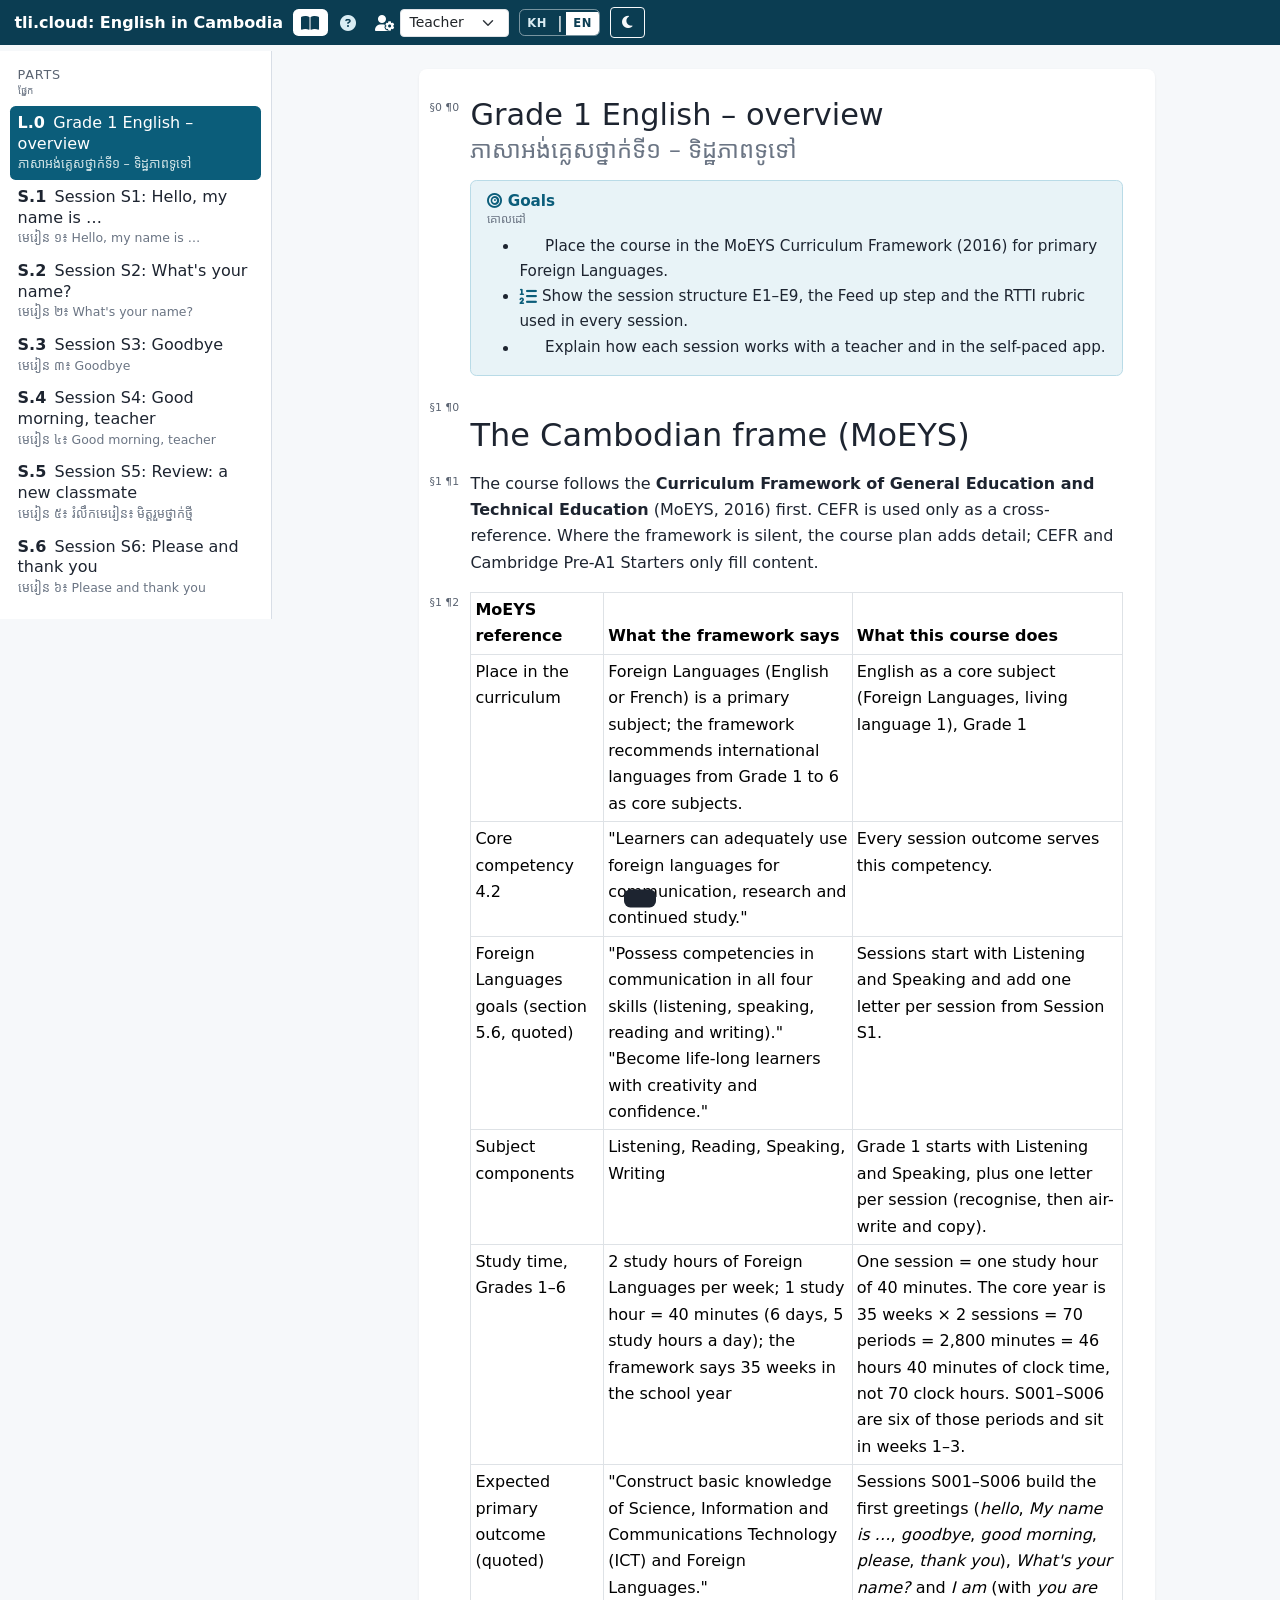
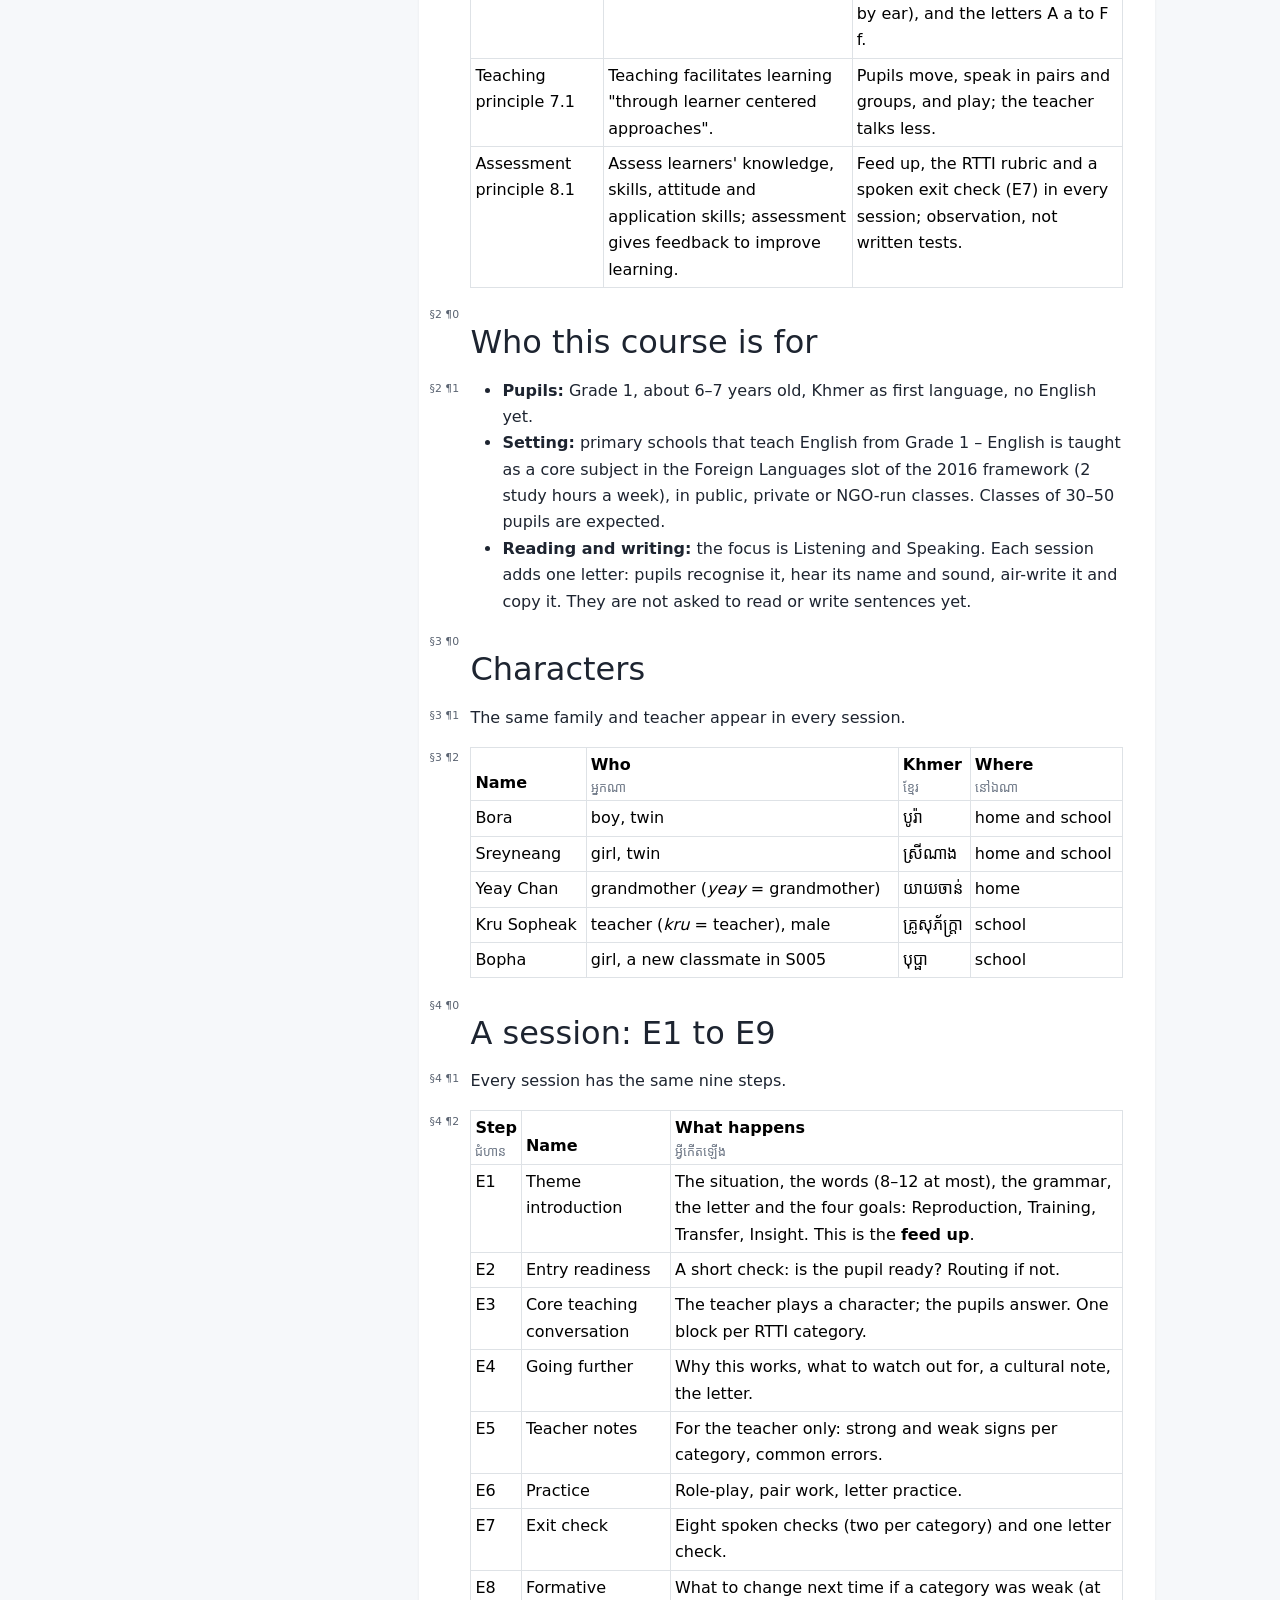
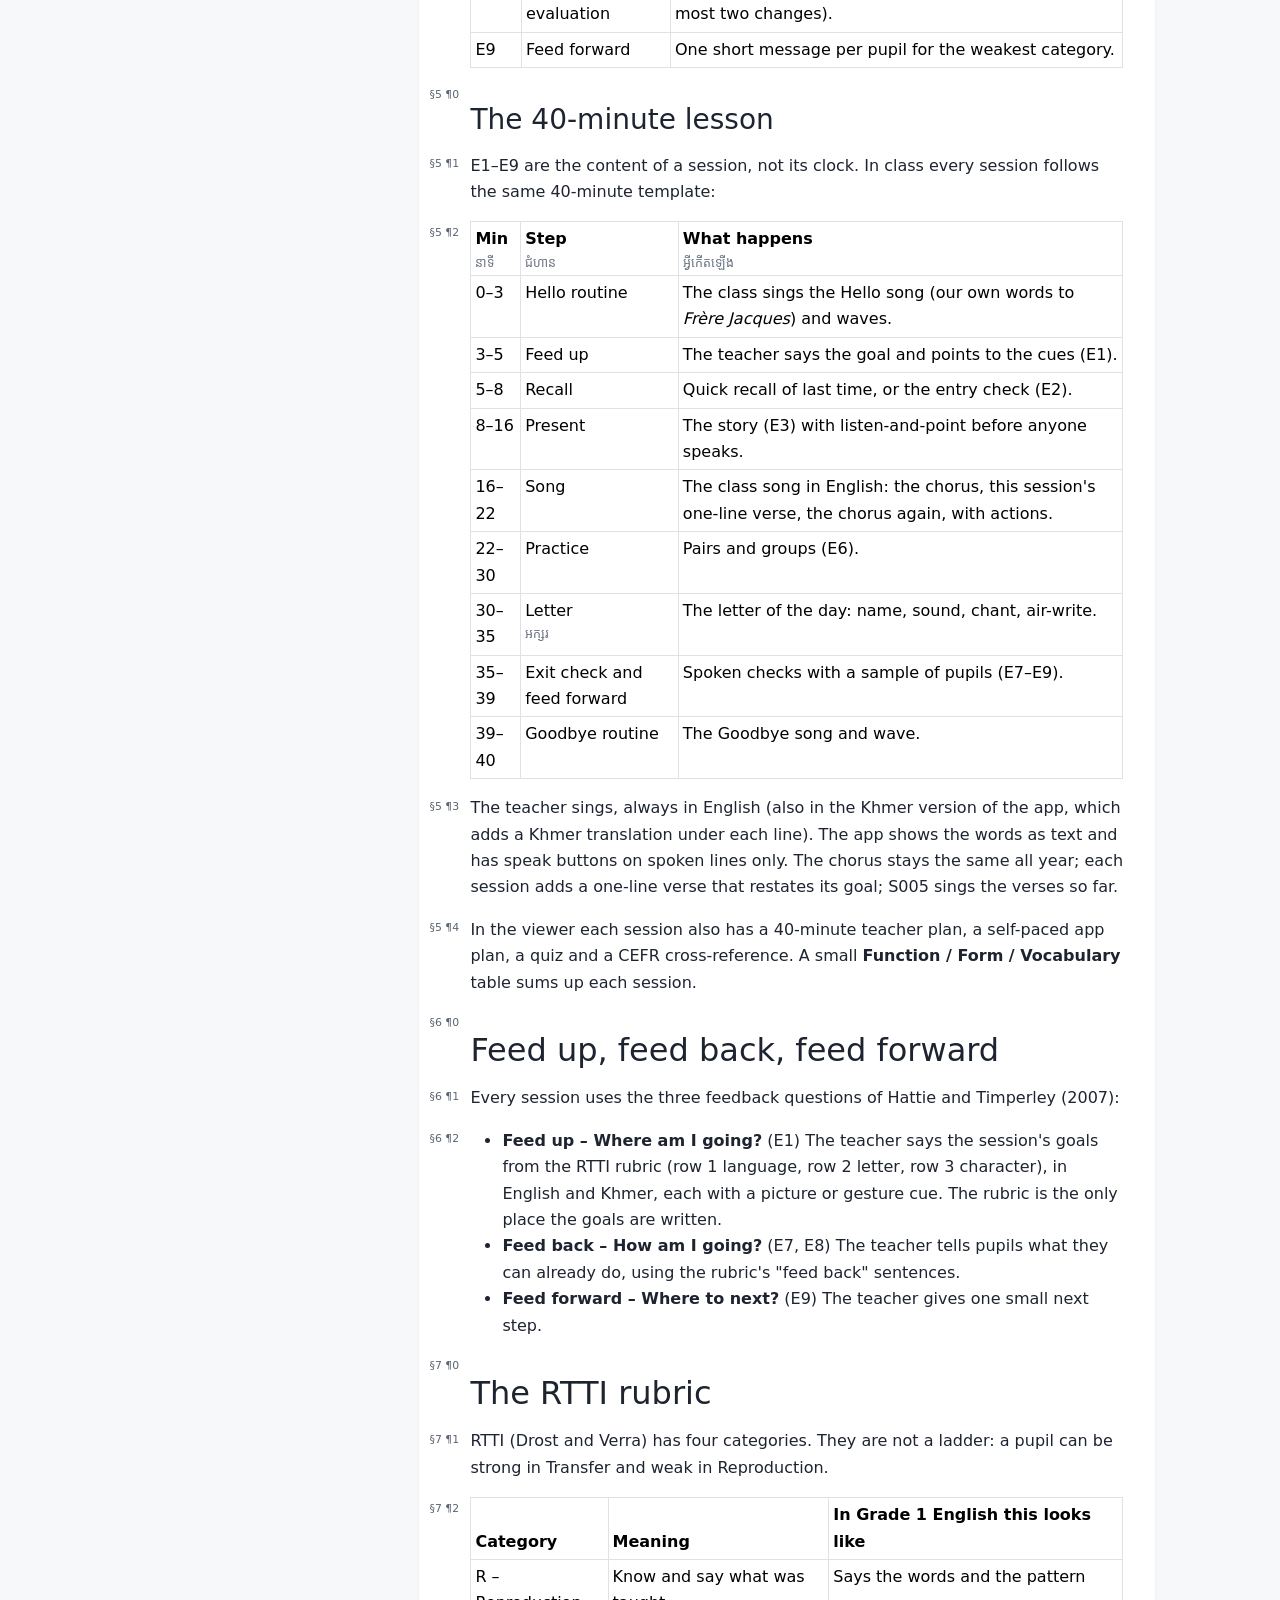
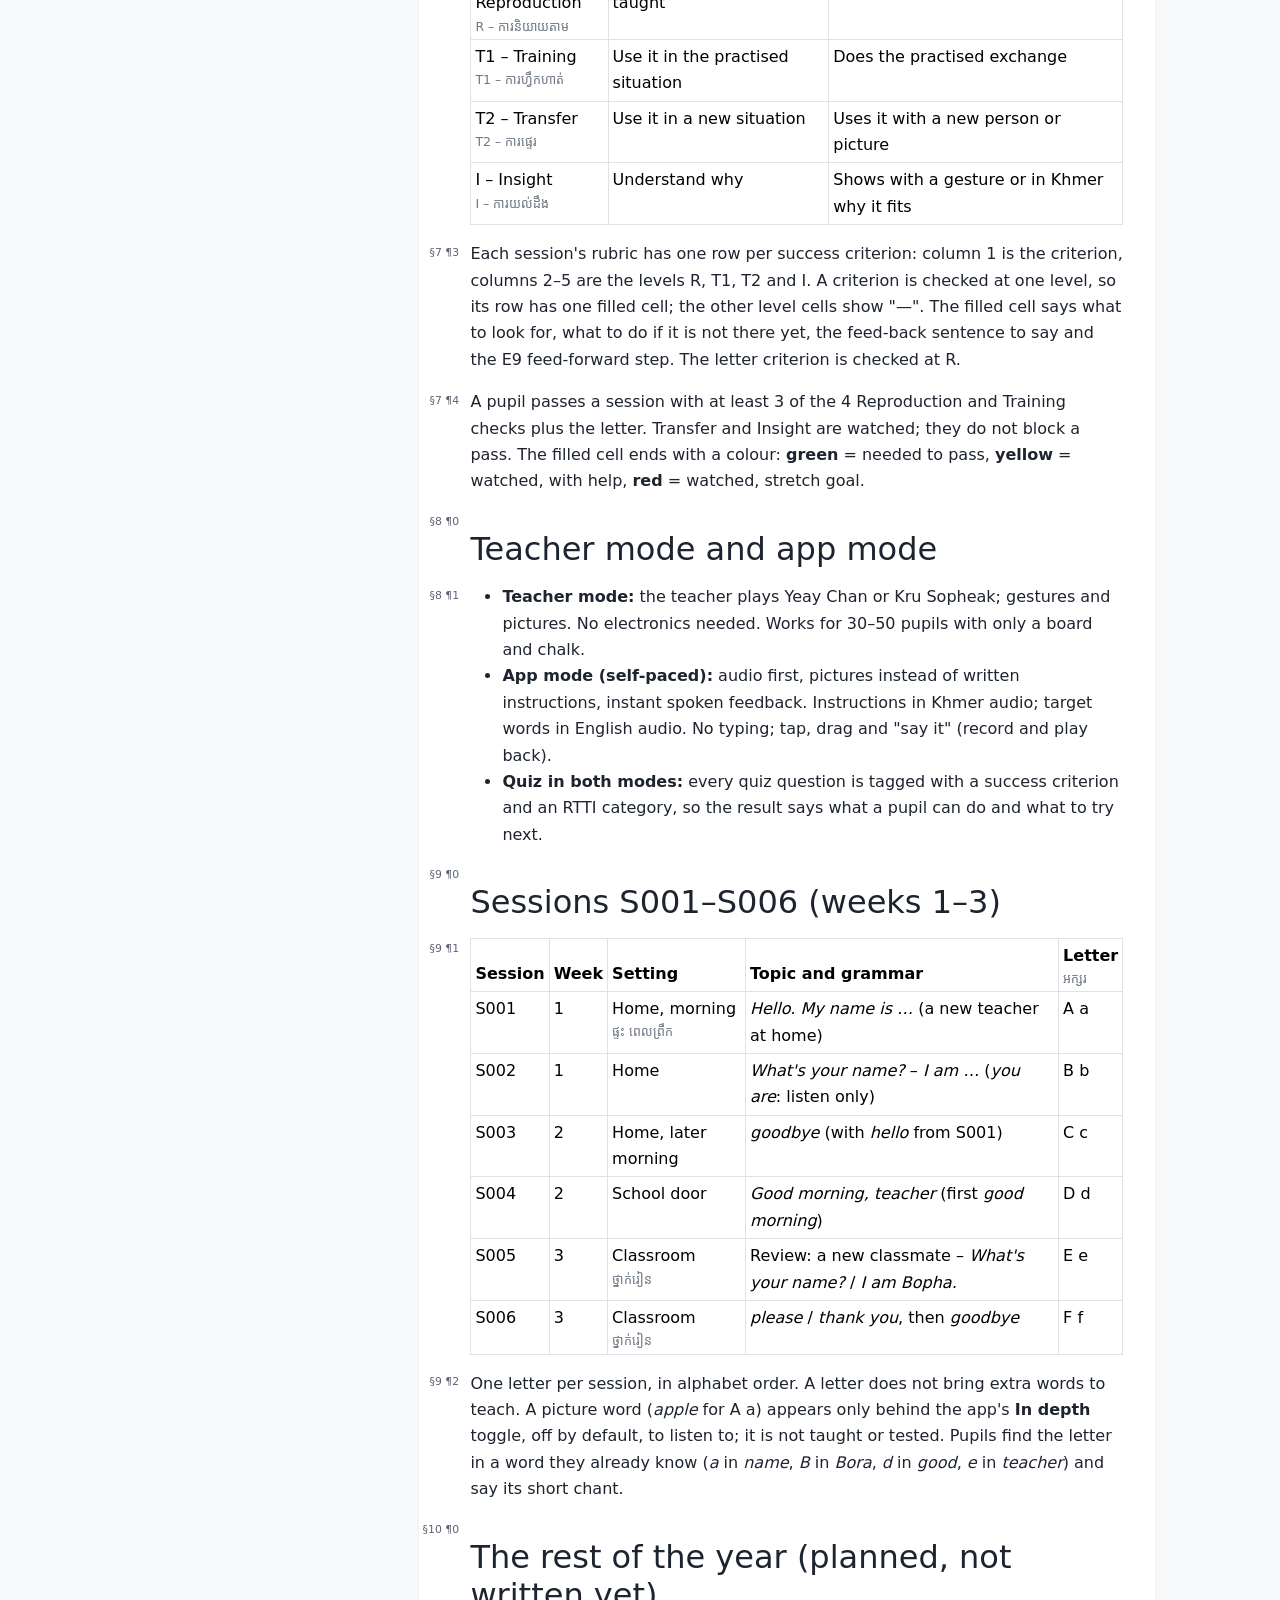
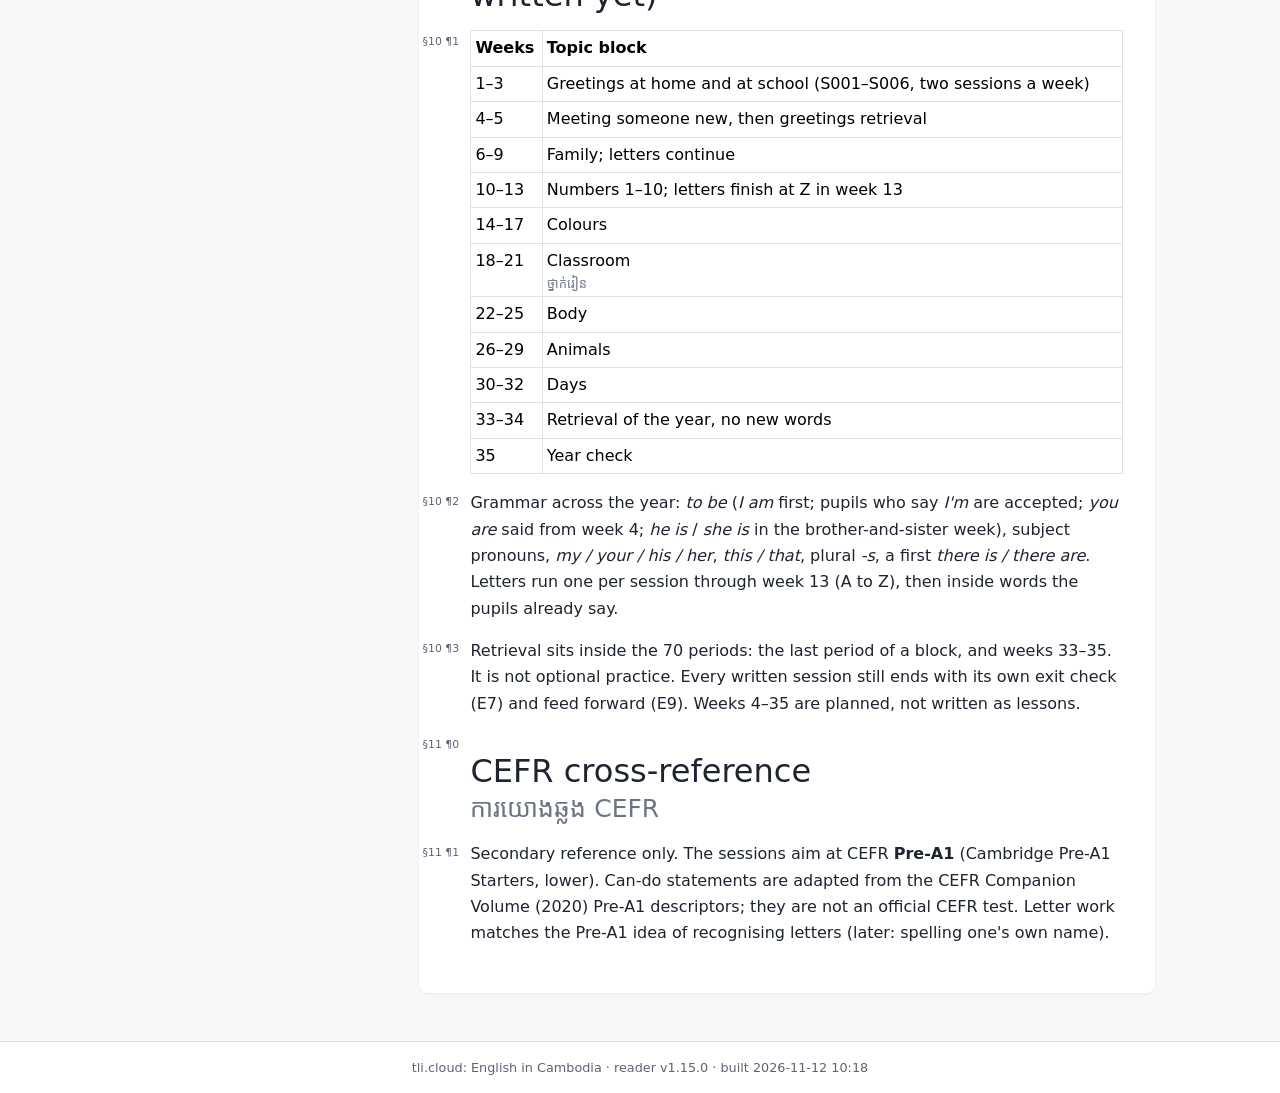
==== commit b80ea477: "Grade 1 English reader v1.15.0 (S1 Hello, my name is …; good morning moves to S4; the rubric states " ====
--- a/aaf426c8-c251-450e-8d39-8d6506c93f1d/index.html
+++ b/aaf426c8-c251-450e-8d39-8d6506c93f1d/index.html
@@ -4,13 +4,13 @@
 <meta charset="utf-8">
 <meta name="viewport" content="width=device-width, initial-scale=1">
 <meta name="robots" content="noindex, nofollow">
-<meta name="generator" content="tli reader v1.14.0, built 2026-11-11 19:26">
+<meta name="generator" content="tli reader v1.15.0, built 2026-11-12 10:18">
 <title>tli.cloud: English in Cambodia · reader</title>
 <link rel="stylesheet" href="assets/vendor/bootstrap/bootstrap.min.css">
 <link rel="stylesheet" href="assets/vendor/fontawesome/css/all.min.css">
-<link rel="stylesheet" href="assets/app.css?v=51b6f6f15f">
-<link rel="stylesheet" href="assets/scene-player.css?v=51b6f6f15f">
-<link rel="stylesheet" href="assets/audio-recorder.css?v=51b6f6f15f">
+<link rel="stylesheet" href="assets/app.css?v=3914f004e6">
+<link rel="stylesheet" href="assets/scene-player.css?v=3914f004e6">
+<link rel="stylesheet" href="assets/audio-recorder.css?v=3914f004e6">
 </head>
 <body>
 <a class="skip-link" href="#main">Skip to content</a>
@@ -52,15 +52,15 @@
     <div id="notesBody"></div>
   </aside>
 </div>
-<footer class="footer" id="footer">tli.cloud: English in Cambodia · reader v1.14.0 · built 2026-11-11 19:26</footer>
+<footer class="footer" id="footer">tli.cloud: English in Cambodia · reader v1.15.0 · built 2026-11-12 10:18</footer>
 <div id="toast" class="toast-msg" role="status" aria-live="polite"></div>
 <div id="lightbox" class="lb" role="dialog" aria-modal="true" aria-labelledby="lbCap" hidden>
   <figure class="lb-fig"><img class="lb-img" id="lbImg" alt=""><figcaption class="lb-cap" id="lbCap"></figcaption></figure>
   <button type="button" class="lb-close" id="lbClose" aria-label="Close image viewer"><i class="fa-solid fa-xmark" aria-hidden="true"></i></button>
 </div>
-<script src="assets/data.js?v=51b6f6f15f" charset="utf-8"></script>
-<script src="assets/scene-player.js?v=51b6f6f15f" charset="utf-8"></script>
-<script src="assets/app.js?v=51b6f6f15f" charset="utf-8"></script>
-<script src="assets/audio-recorder.js?v=51b6f6f15f" charset="utf-8"></script>
+<script src="assets/data.js?v=3914f004e6" charset="utf-8"></script>
+<script src="assets/scene-player.js?v=3914f004e6" charset="utf-8"></script>
+<script src="assets/app.js?v=3914f004e6" charset="utf-8"></script>
+<script src="assets/audio-recorder.js?v=3914f004e6" charset="utf-8"></script>
 </body>
 </html>
--- a/aaf426c8-c251-450e-8d39-8d6506c93f1d/assets/app.css
+++ b/aaf426c8-c251-450e-8d39-8d6506c93f1d/assets/app.css
@@ -67,6 +67,7 @@
 .goals { border: 1px solid #b9dbe7; background: var(--tli-accent-2); border-radius: .4rem; padding: .7rem 1rem; margin: 0 0 1.2rem; font-size: .95rem; clear: both; }
 .goals-title { font-size: .95rem; font-weight: 700; margin: 0 0 .3rem; color: var(--tli-accent); }
 .goals ul { margin-bottom: .2rem; }
+.goals.goals-meta-only { background: transparent; border-style: dashed; padding: .3rem .8rem; }
 .meta summary { cursor: pointer; font-size: .85rem; color: var(--tli-muted); }
 
 /* blocks and references */
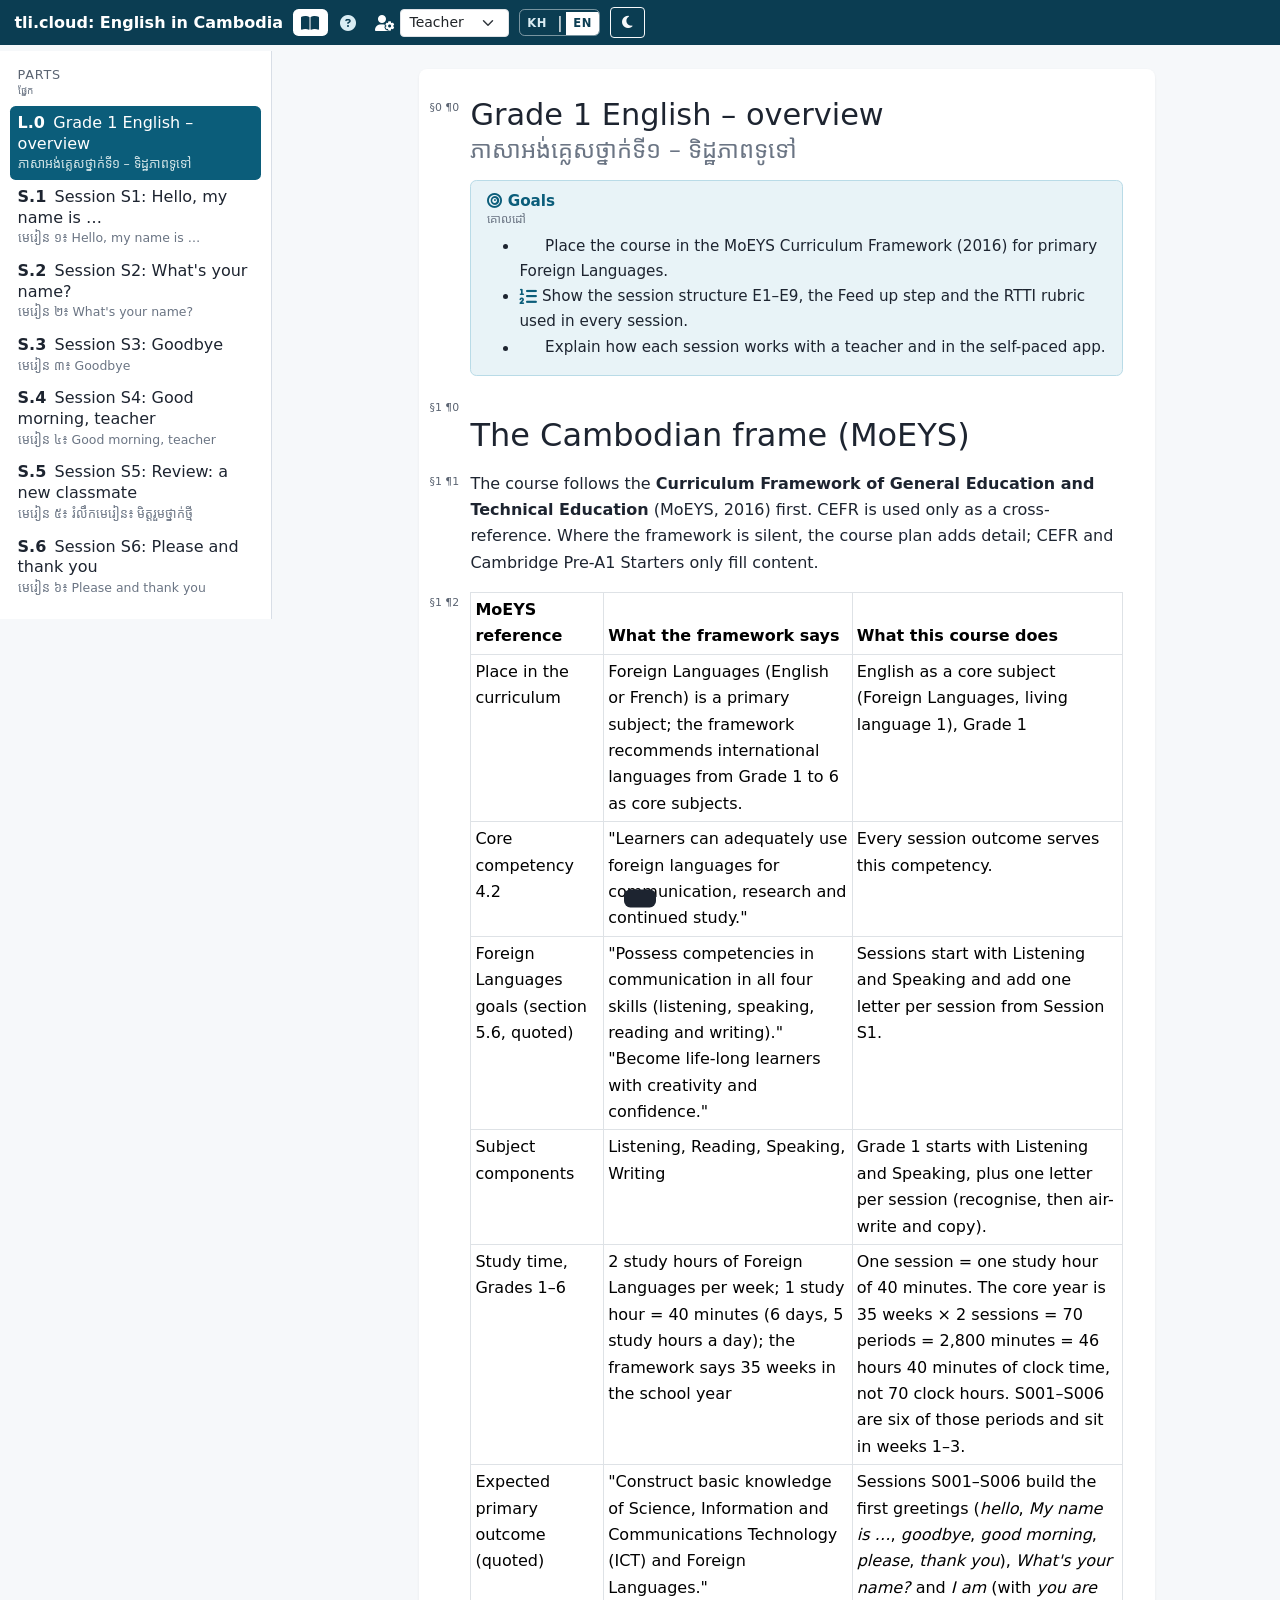
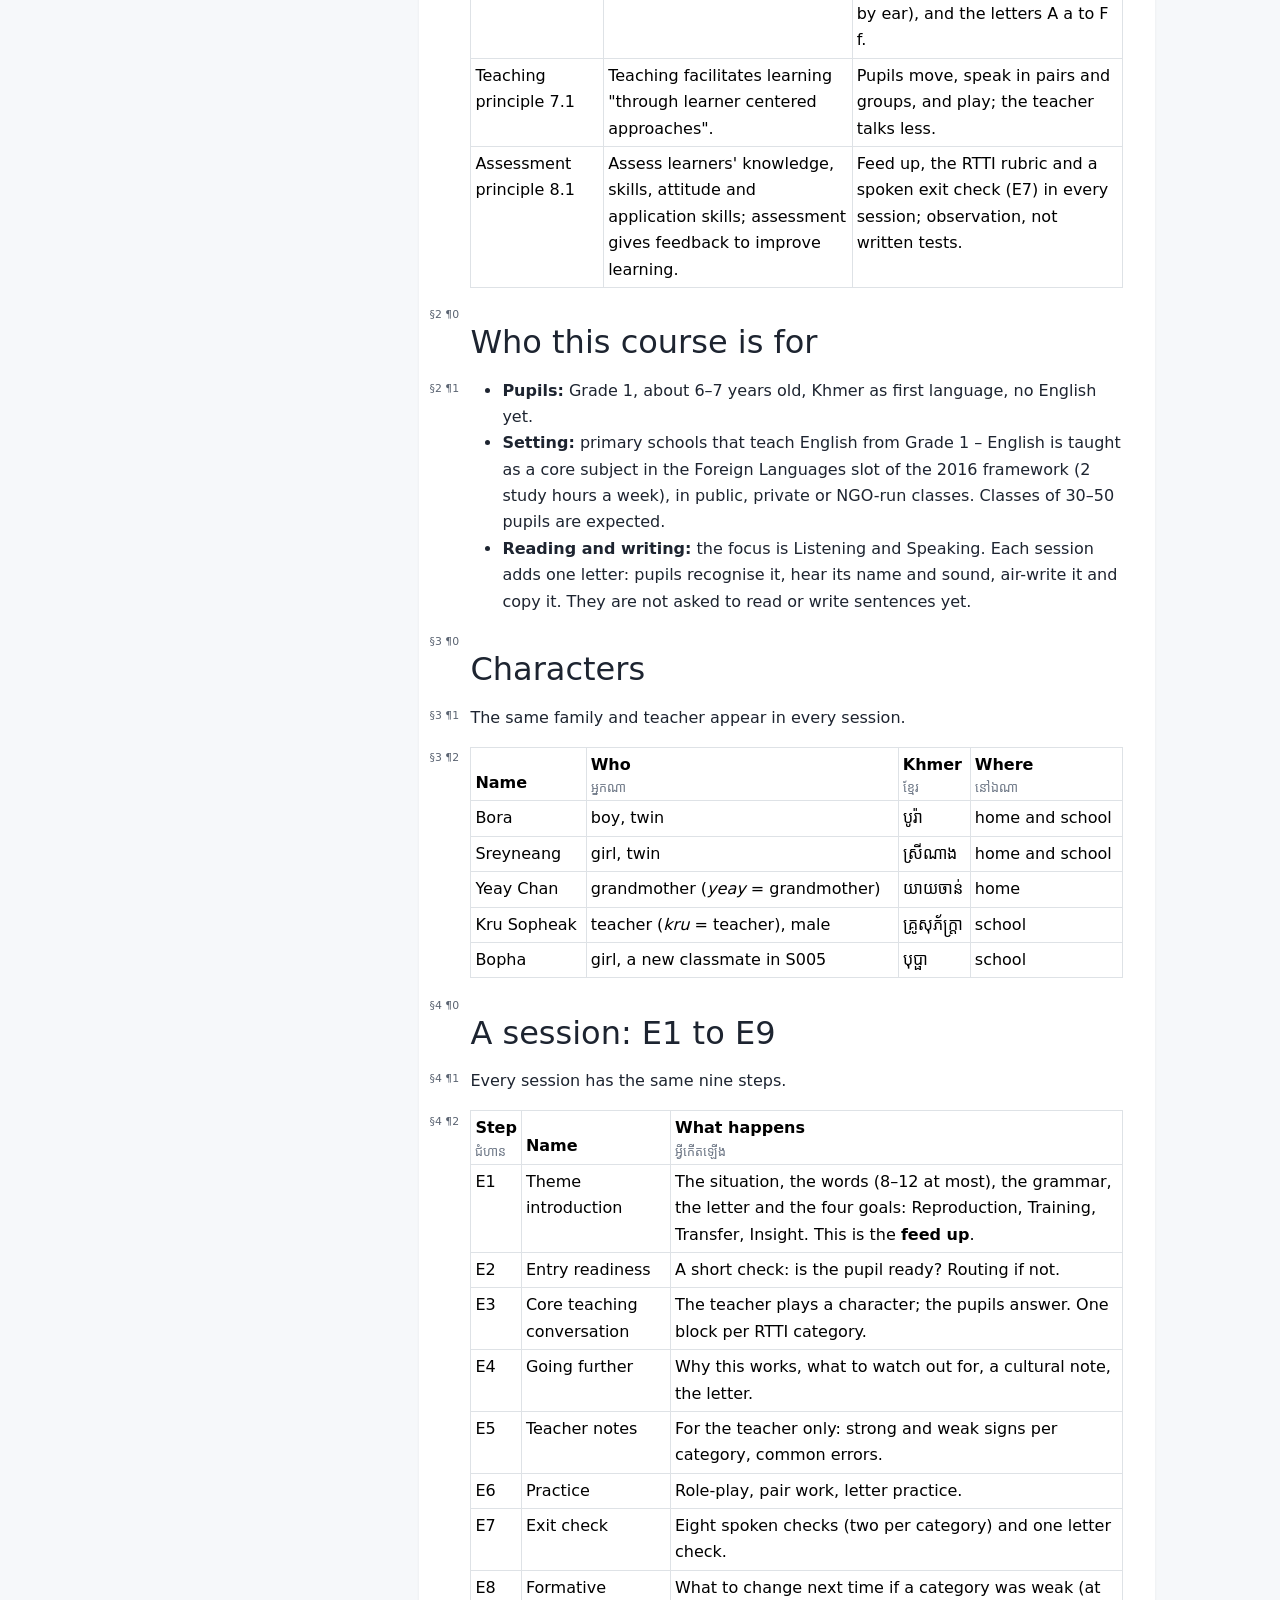
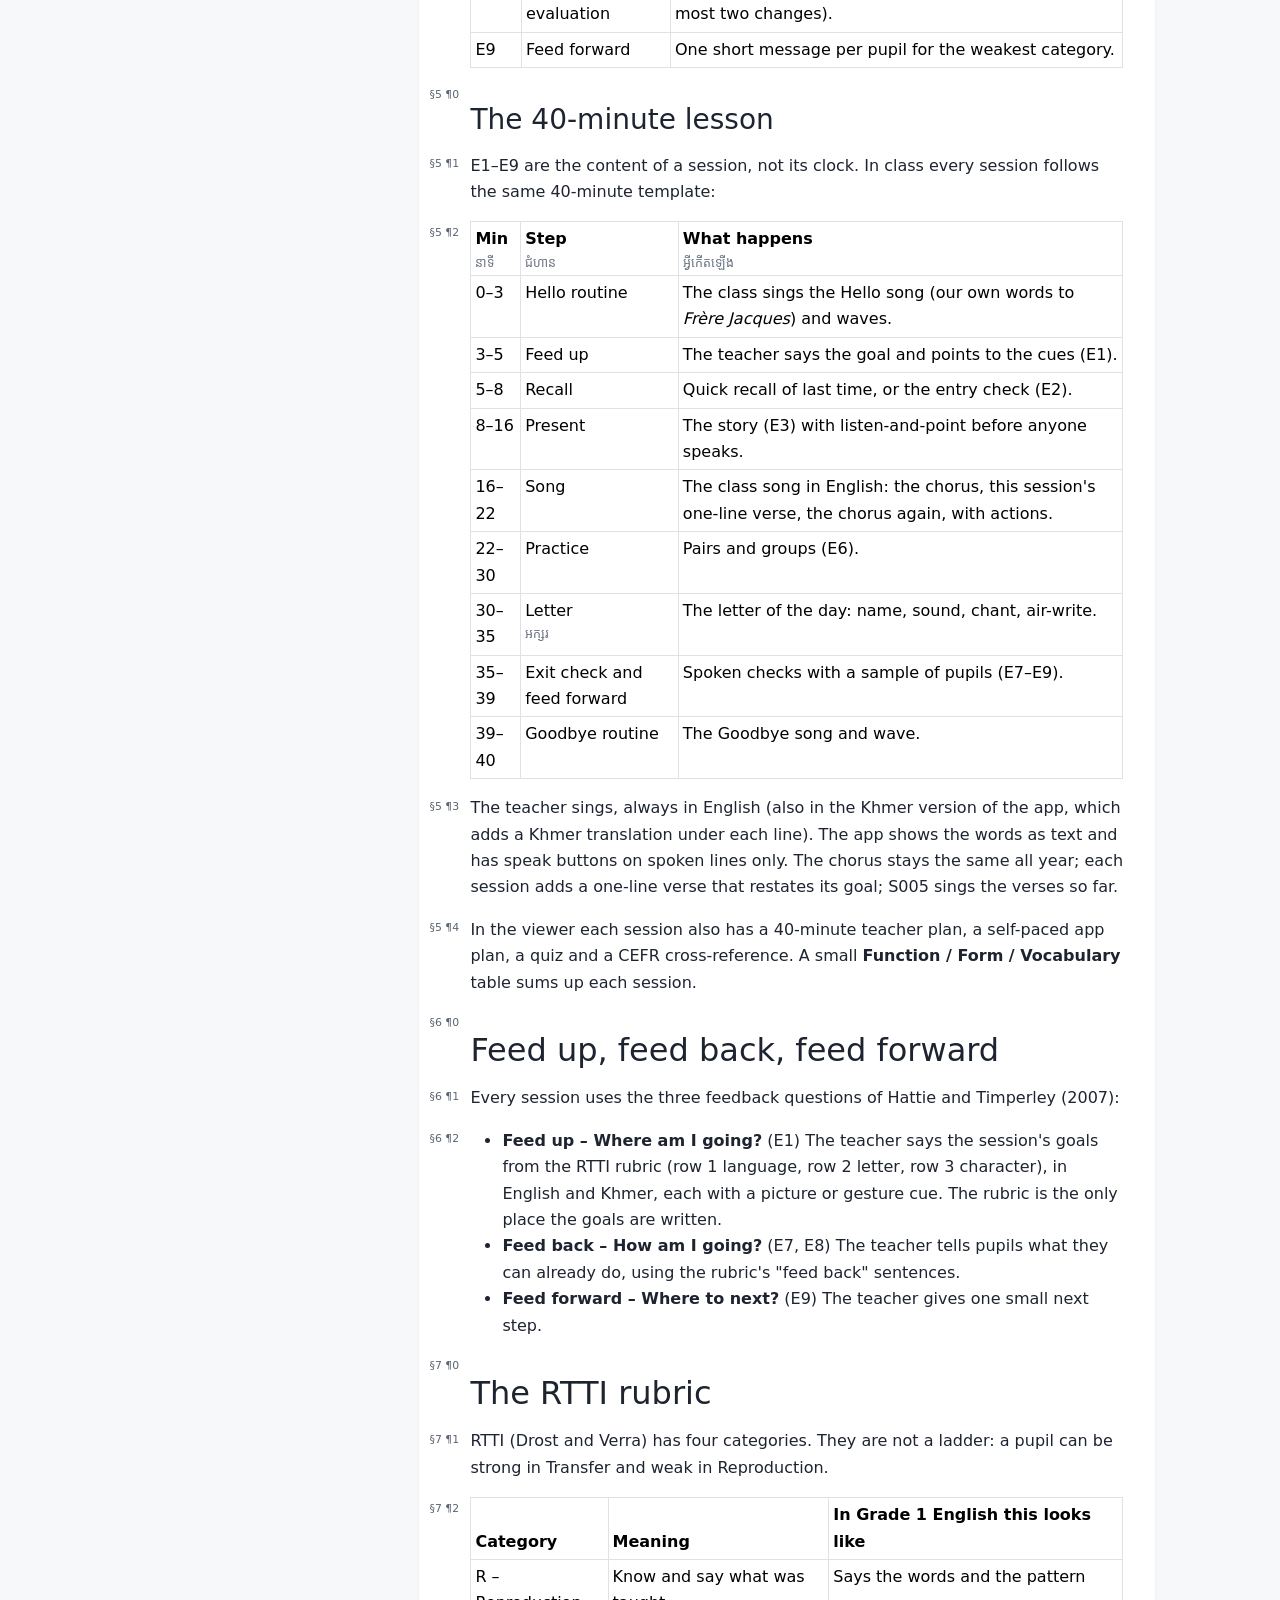
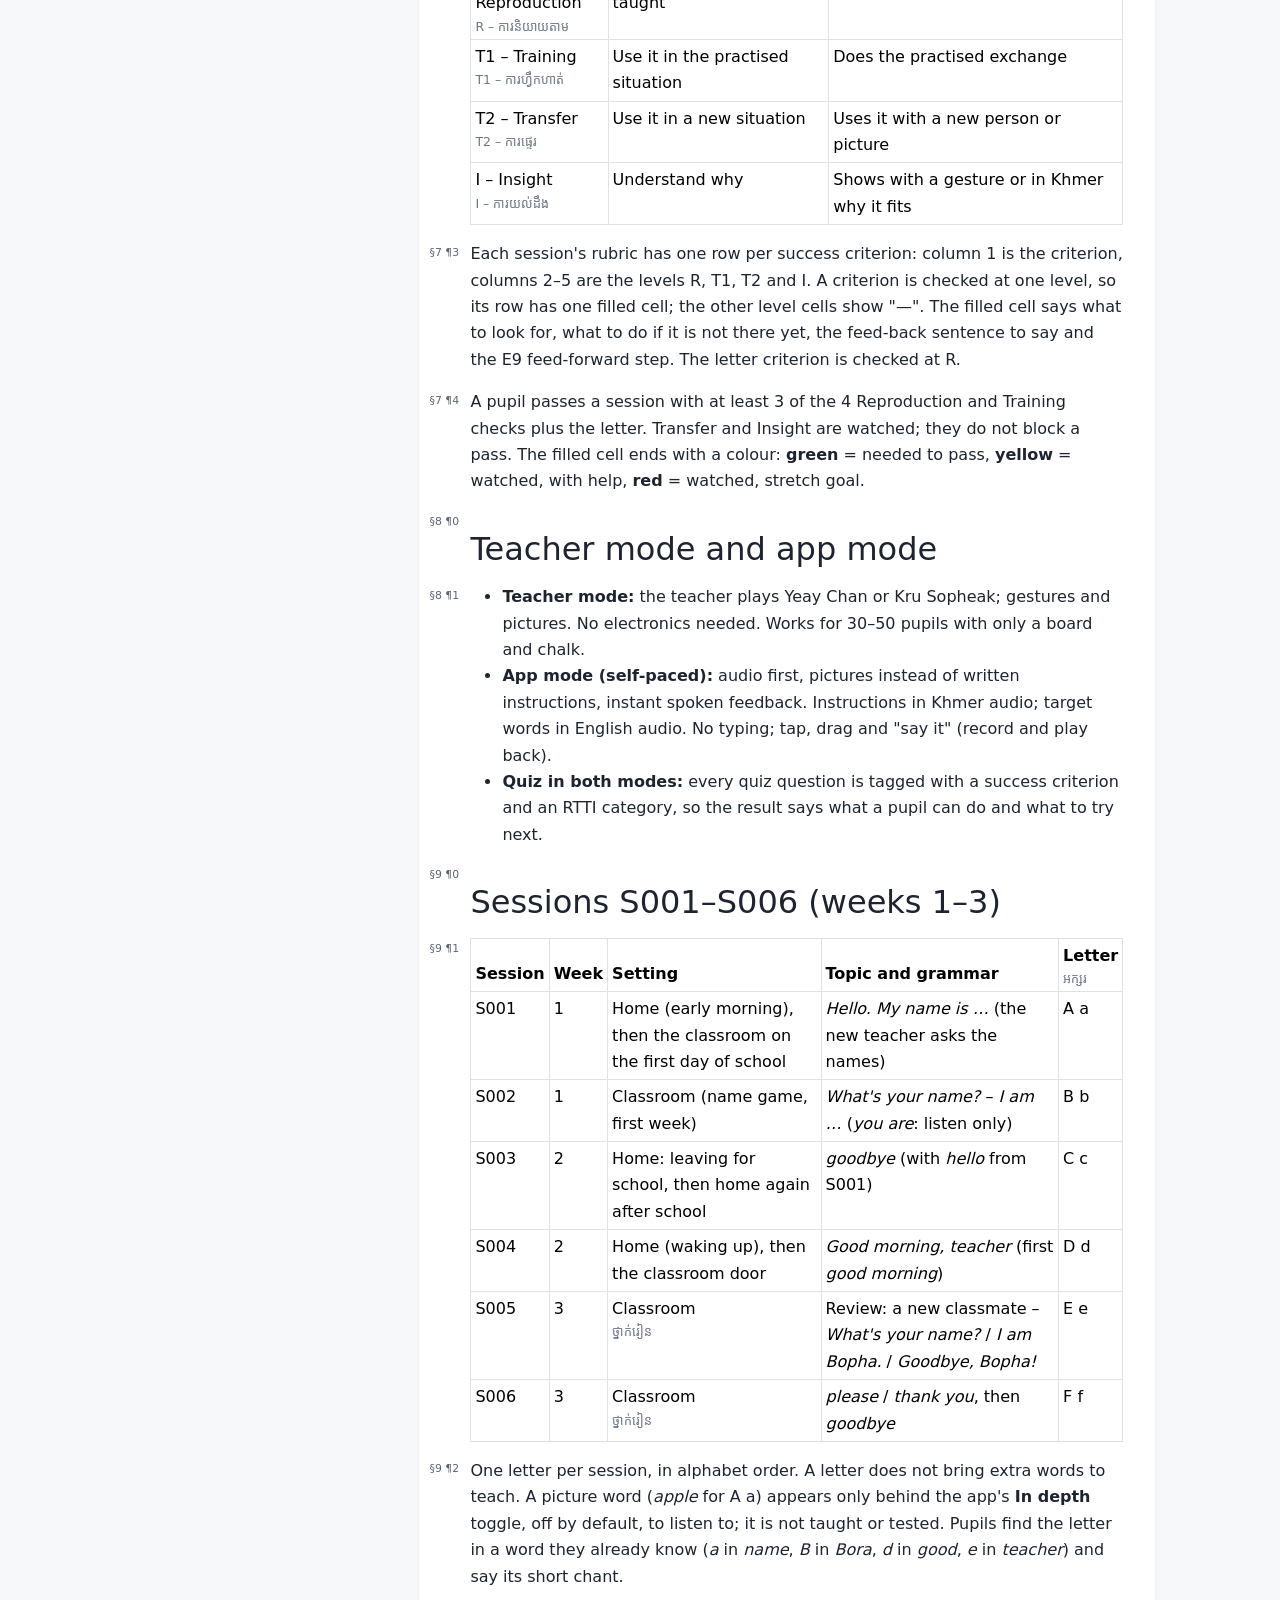
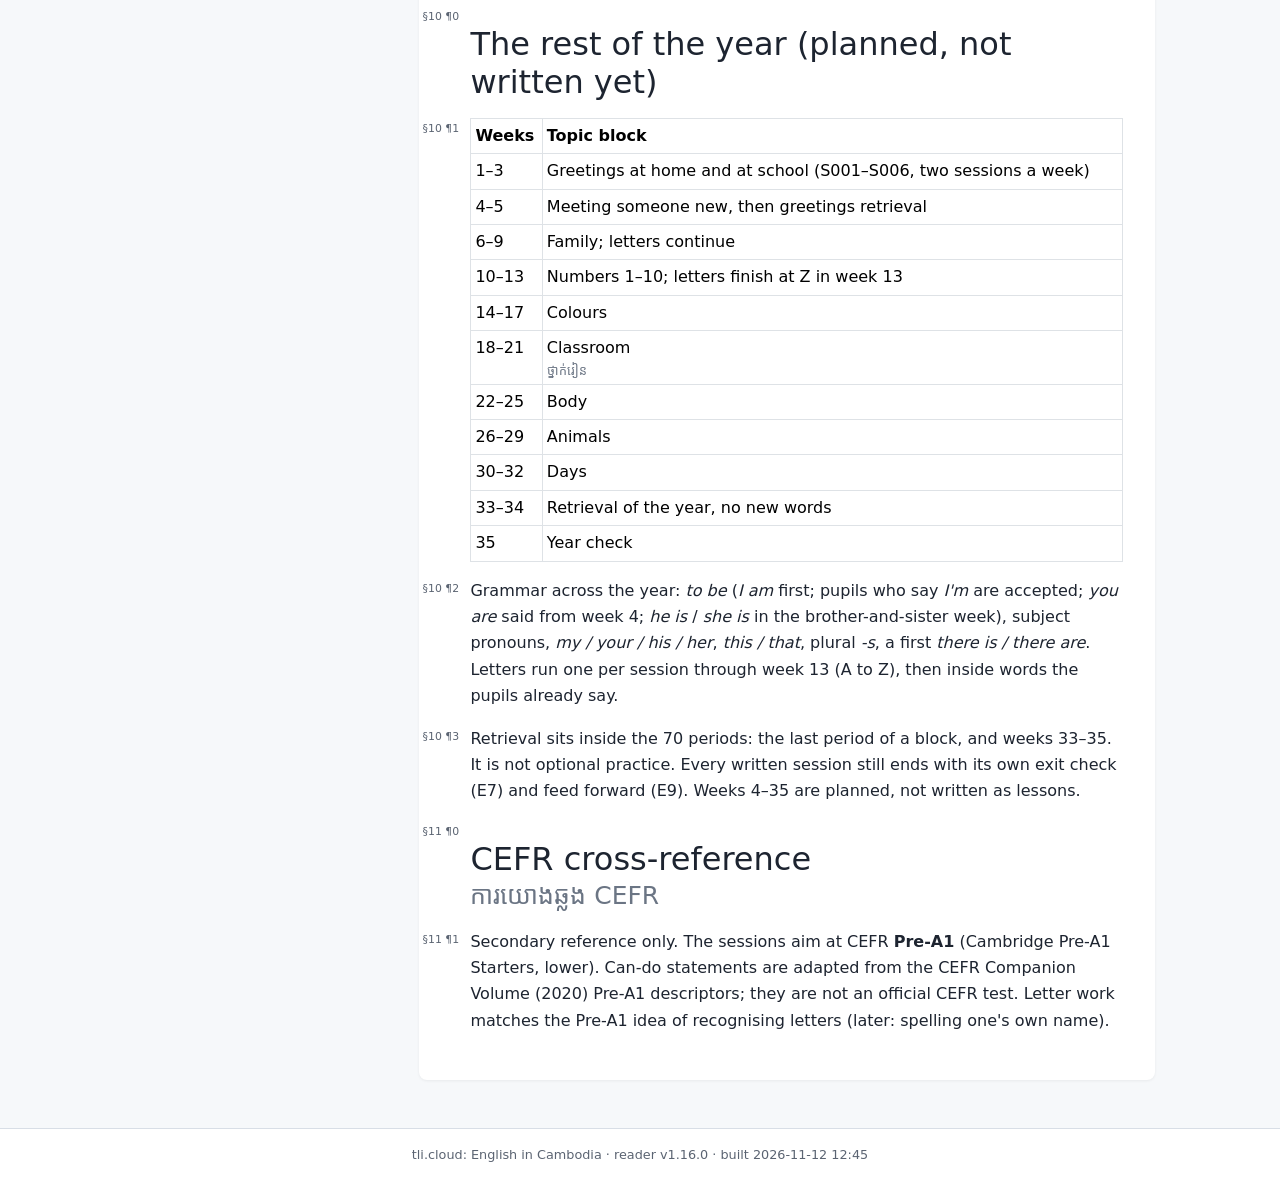
==== commit 157393a3: "Grade 1 English reader v1.16.0 (dialogues fit who/what/where/when; school scenes at school; Professo" ====
--- a/aaf426c8-c251-450e-8d39-8d6506c93f1d/index.html
+++ b/aaf426c8-c251-450e-8d39-8d6506c93f1d/index.html
@@ -4,13 +4,13 @@
 <meta charset="utf-8">
 <meta name="viewport" content="width=device-width, initial-scale=1">
 <meta name="robots" content="noindex, nofollow">
-<meta name="generator" content="tli reader v1.15.0, built 2026-11-12 10:18">
+<meta name="generator" content="tli reader v1.16.0, built 2026-11-12 12:45">
 <title>tli.cloud: English in Cambodia · reader</title>
 <link rel="stylesheet" href="assets/vendor/bootstrap/bootstrap.min.css">
 <link rel="stylesheet" href="assets/vendor/fontawesome/css/all.min.css">
-<link rel="stylesheet" href="assets/app.css?v=3914f004e6">
-<link rel="stylesheet" href="assets/scene-player.css?v=3914f004e6">
-<link rel="stylesheet" href="assets/audio-recorder.css?v=3914f004e6">
+<link rel="stylesheet" href="assets/app.css?v=fa3794c736">
+<link rel="stylesheet" href="assets/scene-player.css?v=fa3794c736">
+<link rel="stylesheet" href="assets/audio-recorder.css?v=fa3794c736">
 </head>
 <body>
 <a class="skip-link" href="#main">Skip to content</a>
@@ -52,15 +52,15 @@
     <div id="notesBody"></div>
   </aside>
 </div>
-<footer class="footer" id="footer">tli.cloud: English in Cambodia · reader v1.15.0 · built 2026-11-12 10:18</footer>
+<footer class="footer" id="footer">tli.cloud: English in Cambodia · reader v1.16.0 · built 2026-11-12 12:45</footer>
 <div id="toast" class="toast-msg" role="status" aria-live="polite"></div>
 <div id="lightbox" class="lb" role="dialog" aria-modal="true" aria-labelledby="lbCap" hidden>
   <figure class="lb-fig"><img class="lb-img" id="lbImg" alt=""><figcaption class="lb-cap" id="lbCap"></figcaption></figure>
   <button type="button" class="lb-close" id="lbClose" aria-label="Close image viewer"><i class="fa-solid fa-xmark" aria-hidden="true"></i></button>
 </div>
-<script src="assets/data.js?v=3914f004e6" charset="utf-8"></script>
-<script src="assets/scene-player.js?v=3914f004e6" charset="utf-8"></script>
-<script src="assets/app.js?v=3914f004e6" charset="utf-8"></script>
-<script src="assets/audio-recorder.js?v=3914f004e6" charset="utf-8"></script>
+<script src="assets/data.js?v=fa3794c736" charset="utf-8"></script>
+<script src="assets/scene-player.js?v=fa3794c736" charset="utf-8"></script>
+<script src="assets/app.js?v=fa3794c736" charset="utf-8"></script>
+<script src="assets/audio-recorder.js?v=fa3794c736" charset="utf-8"></script>
 </body>
 </html>
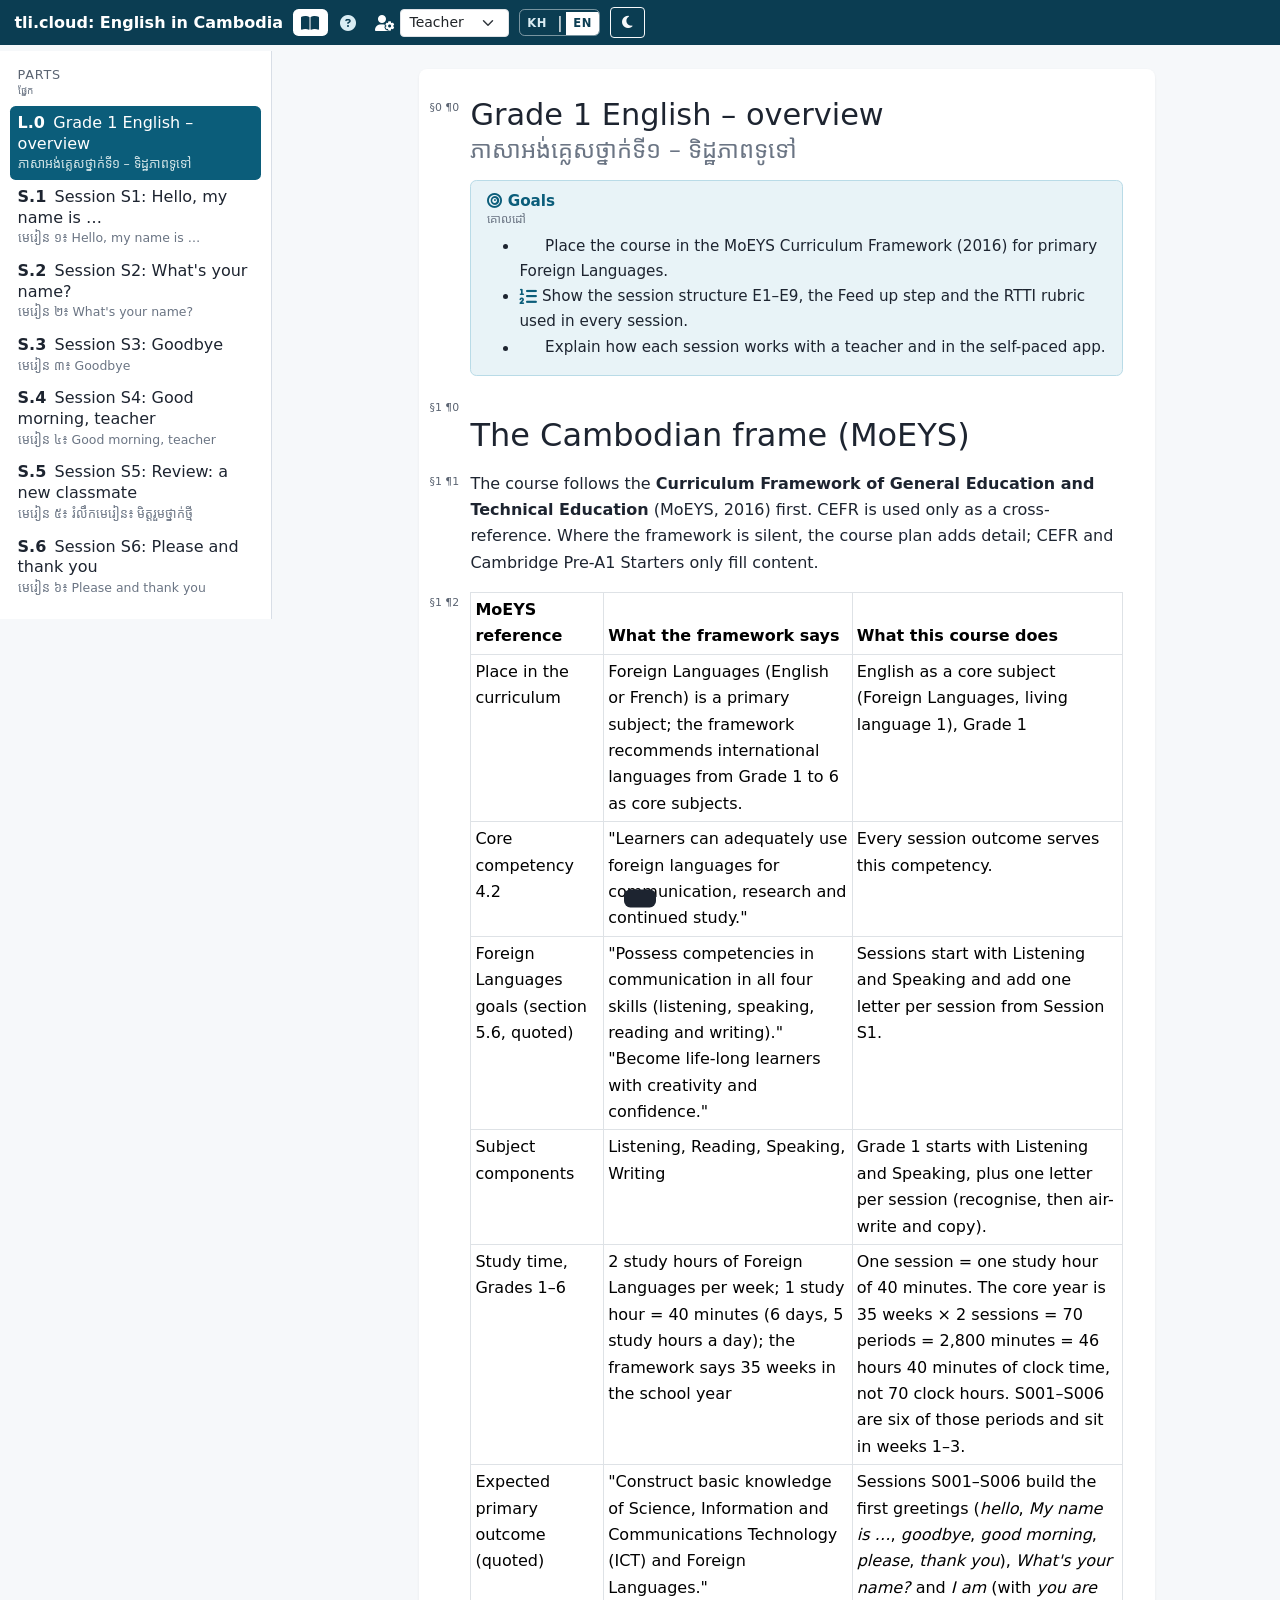
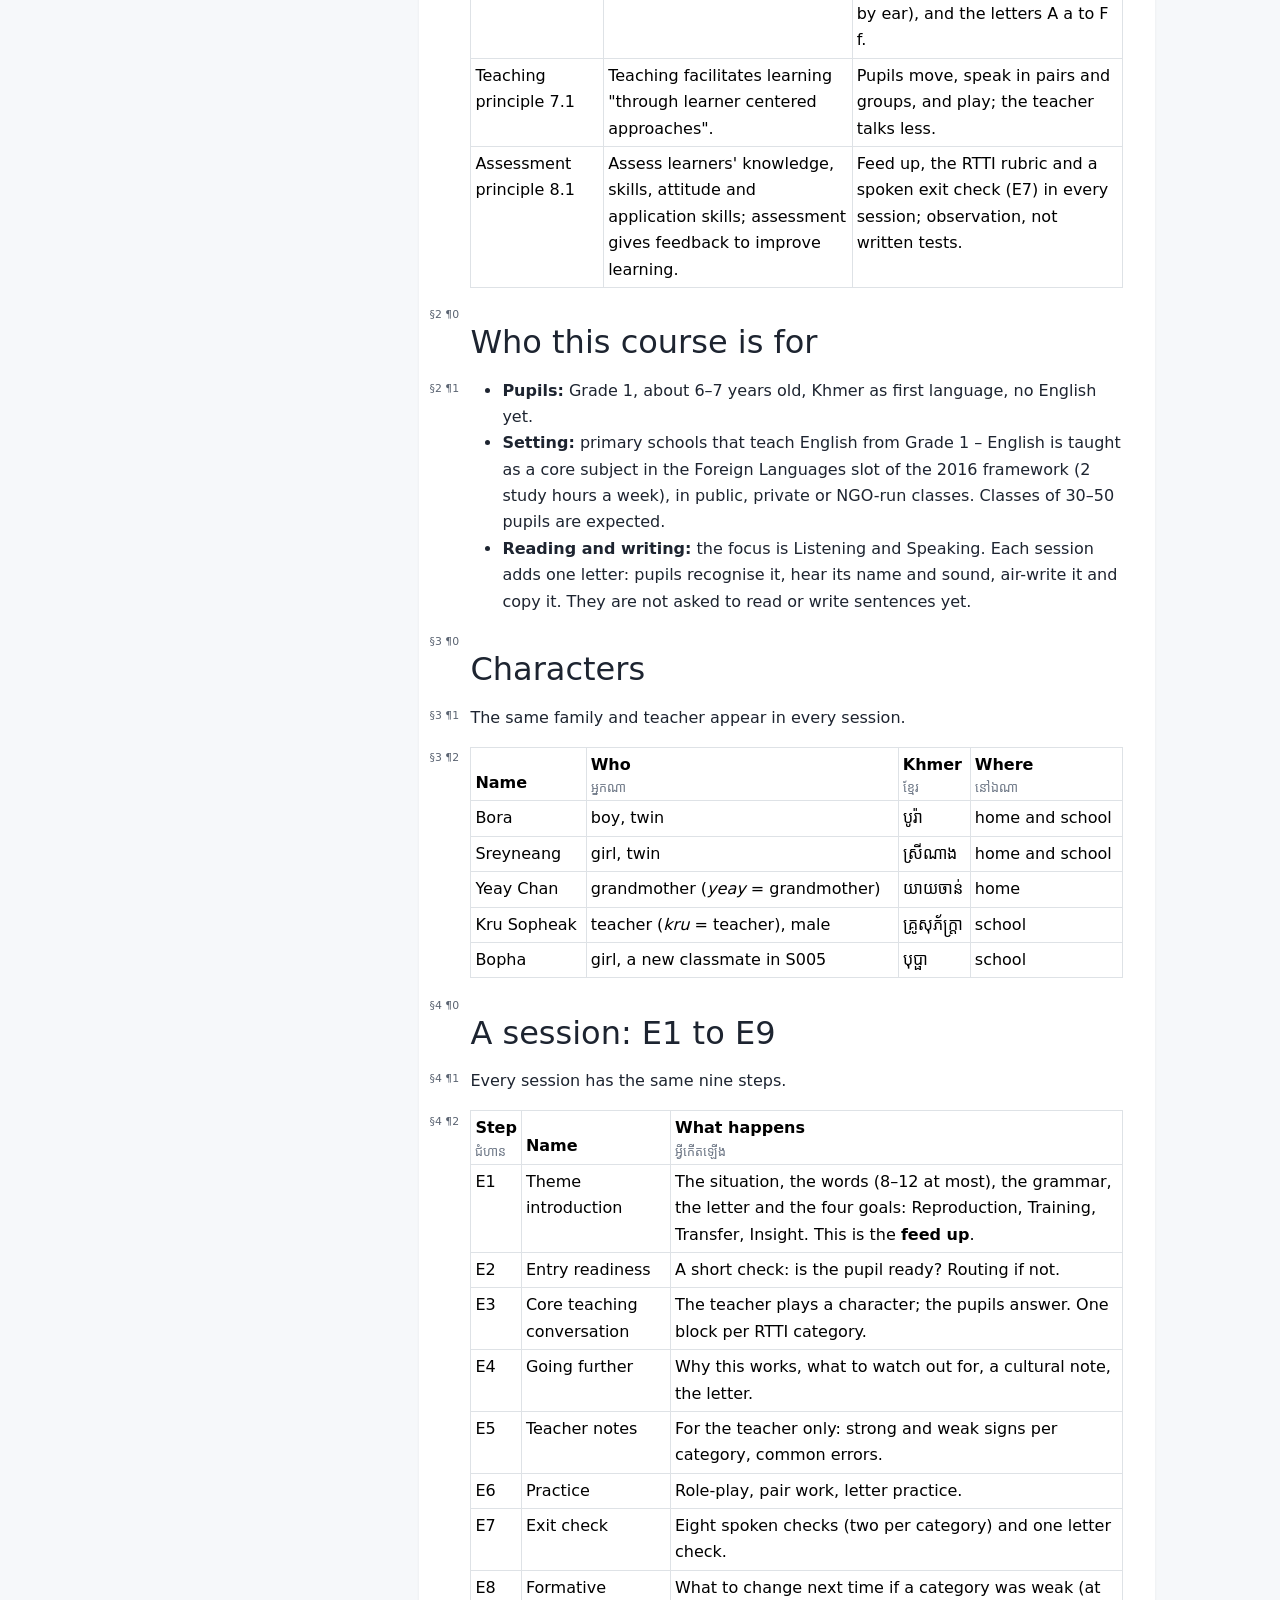
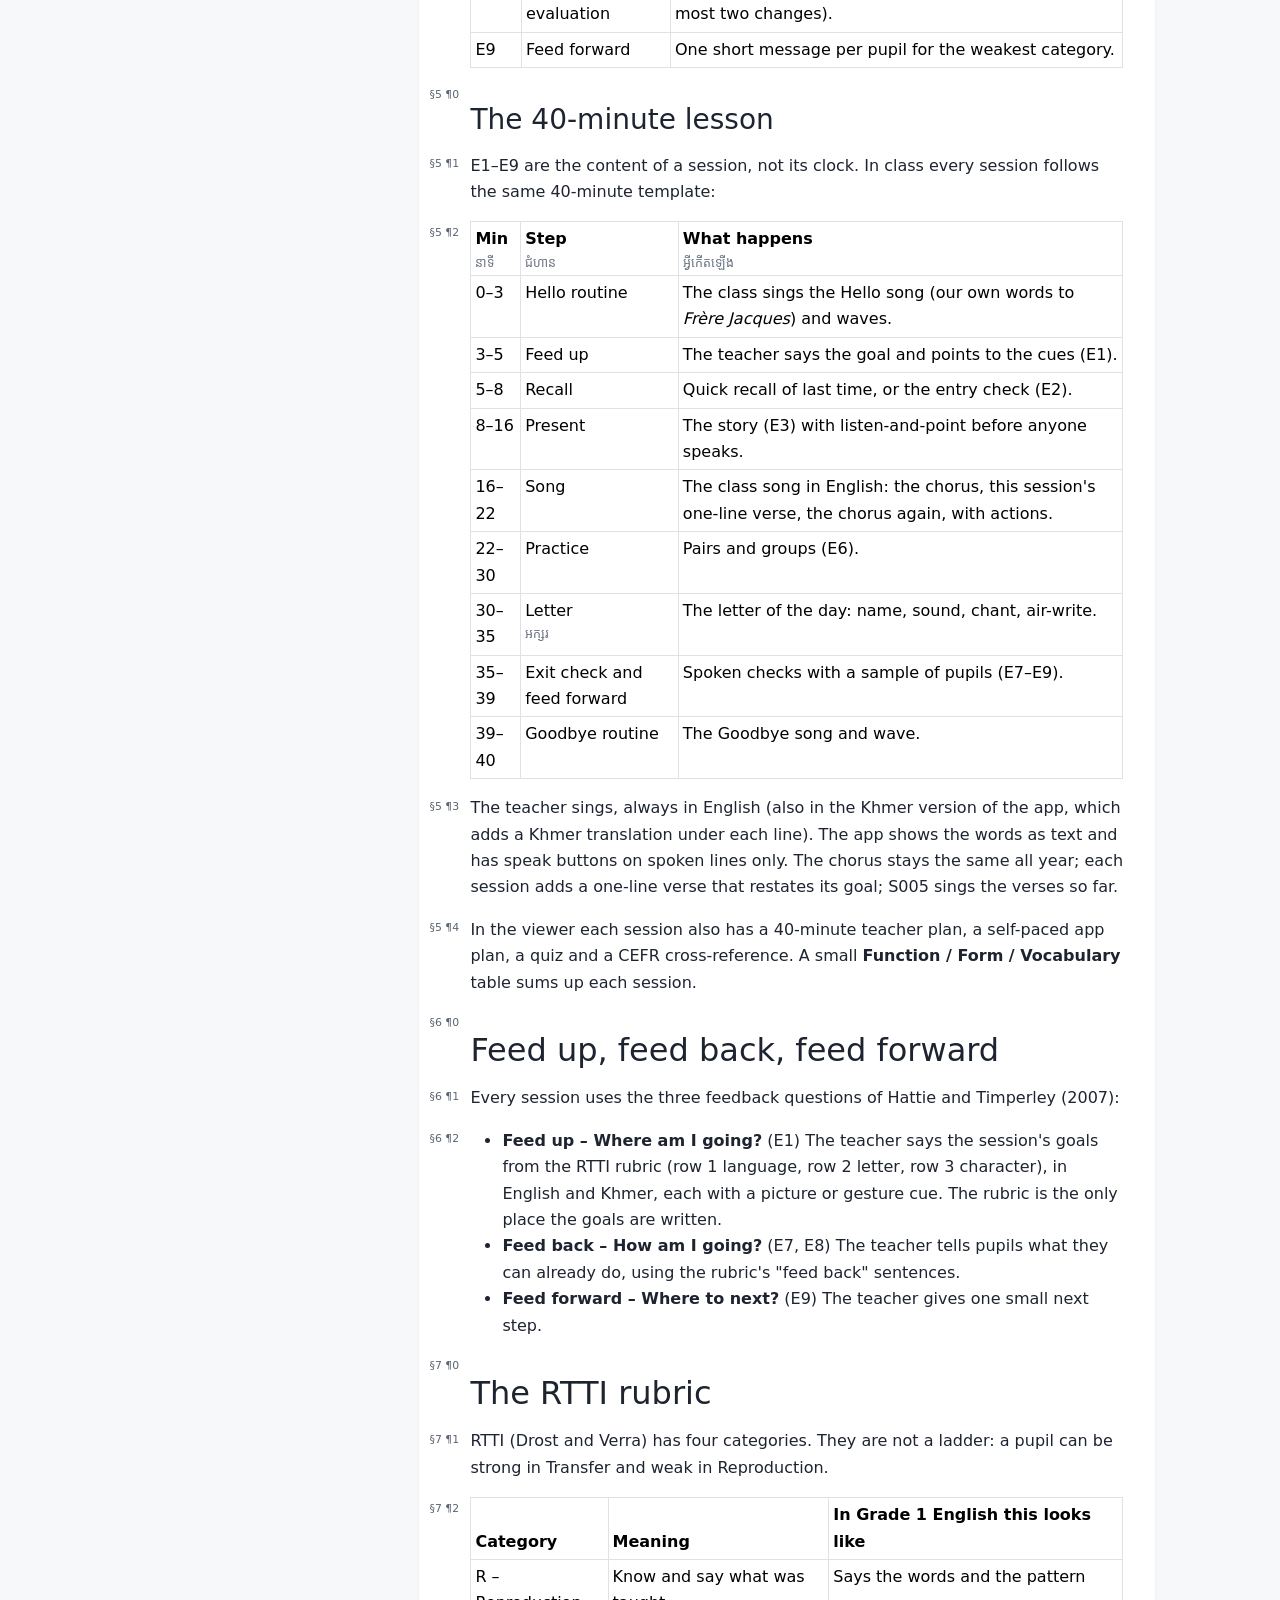
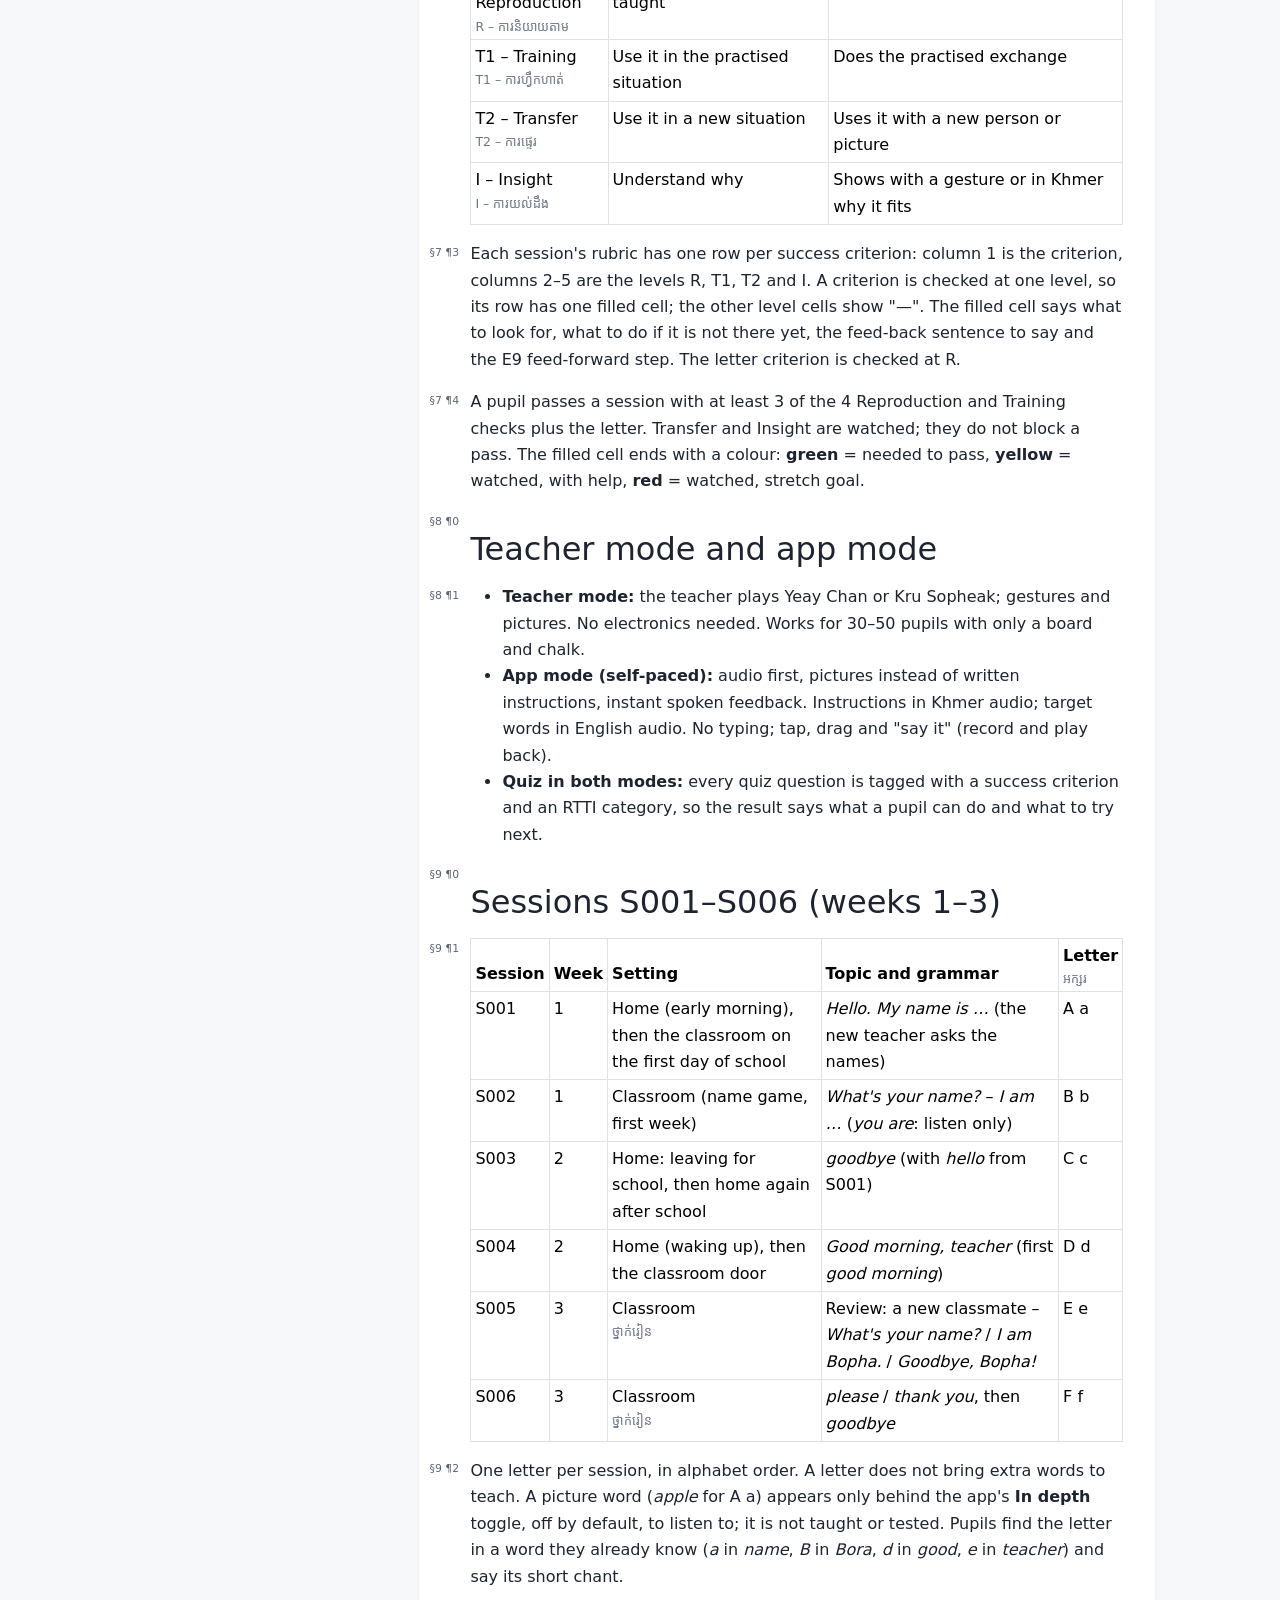
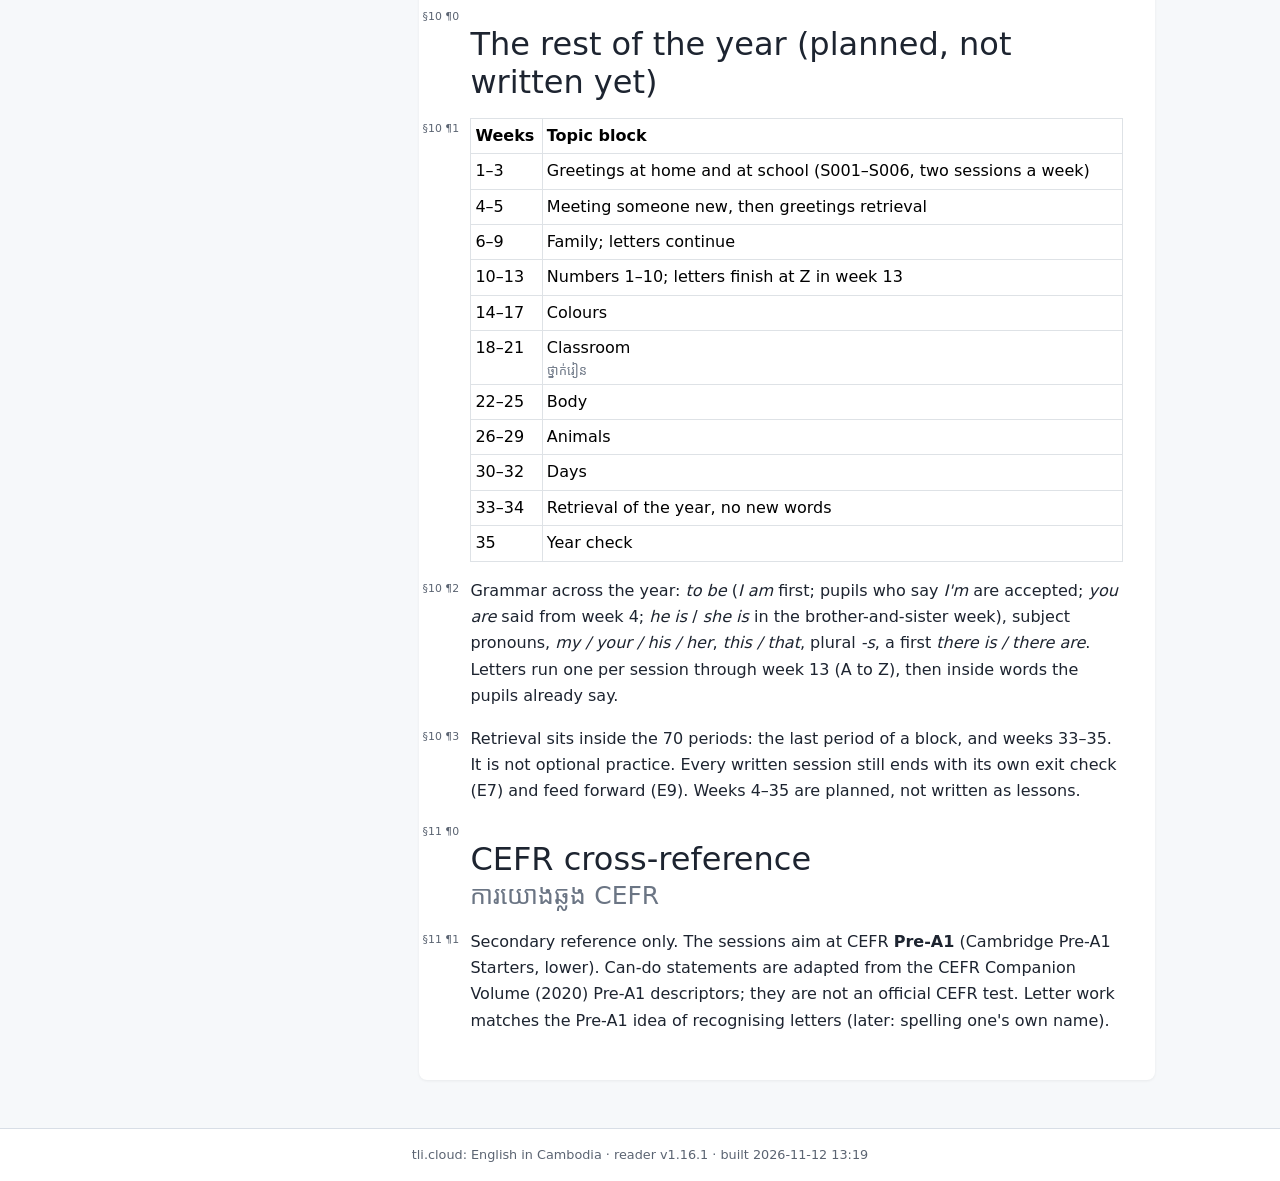
==== commit 607fe654: "Grade 1 English reader v1.16.1 (professor observes Western customs; teacher on the right; stacked ru" ====
--- a/aaf426c8-c251-450e-8d39-8d6506c93f1d/index.html
+++ b/aaf426c8-c251-450e-8d39-8d6506c93f1d/index.html
@@ -4,13 +4,13 @@
 <meta charset="utf-8">
 <meta name="viewport" content="width=device-width, initial-scale=1">
 <meta name="robots" content="noindex, nofollow">
-<meta name="generator" content="tli reader v1.16.0, built 2026-11-12 12:45">
+<meta name="generator" content="tli reader v1.16.1, built 2026-11-12 13:19">
 <title>tli.cloud: English in Cambodia · reader</title>
 <link rel="stylesheet" href="assets/vendor/bootstrap/bootstrap.min.css">
 <link rel="stylesheet" href="assets/vendor/fontawesome/css/all.min.css">
-<link rel="stylesheet" href="assets/app.css?v=fa3794c736">
-<link rel="stylesheet" href="assets/scene-player.css?v=fa3794c736">
-<link rel="stylesheet" href="assets/audio-recorder.css?v=fa3794c736">
+<link rel="stylesheet" href="assets/app.css?v=3ded5b3926">
+<link rel="stylesheet" href="assets/scene-player.css?v=3ded5b3926">
+<link rel="stylesheet" href="assets/audio-recorder.css?v=3ded5b3926">
 </head>
 <body>
 <a class="skip-link" href="#main">Skip to content</a>
@@ -52,15 +52,15 @@
     <div id="notesBody"></div>
   </aside>
 </div>
-<footer class="footer" id="footer">tli.cloud: English in Cambodia · reader v1.16.0 · built 2026-11-12 12:45</footer>
+<footer class="footer" id="footer">tli.cloud: English in Cambodia · reader v1.16.1 · built 2026-11-12 13:19</footer>
 <div id="toast" class="toast-msg" role="status" aria-live="polite"></div>
 <div id="lightbox" class="lb" role="dialog" aria-modal="true" aria-labelledby="lbCap" hidden>
   <figure class="lb-fig"><img class="lb-img" id="lbImg" alt=""><figcaption class="lb-cap" id="lbCap"></figcaption></figure>
   <button type="button" class="lb-close" id="lbClose" aria-label="Close image viewer"><i class="fa-solid fa-xmark" aria-hidden="true"></i></button>
 </div>
-<script src="assets/data.js?v=fa3794c736" charset="utf-8"></script>
-<script src="assets/scene-player.js?v=fa3794c736" charset="utf-8"></script>
-<script src="assets/app.js?v=fa3794c736" charset="utf-8"></script>
-<script src="assets/audio-recorder.js?v=fa3794c736" charset="utf-8"></script>
+<script src="assets/data.js?v=3ded5b3926" charset="utf-8"></script>
+<script src="assets/scene-player.js?v=3ded5b3926" charset="utf-8"></script>
+<script src="assets/app.js?v=3ded5b3926" charset="utf-8"></script>
+<script src="assets/audio-recorder.js?v=3ded5b3926" charset="utf-8"></script>
 </body>
 </html>
--- a/aaf426c8-c251-450e-8d39-8d6506c93f1d/assets/app.css
+++ b/aaf426c8-c251-450e-8d39-8d6506c93f1d/assets/app.css
@@ -524,3 +524,16 @@
 .song-again { font-size: .88rem; font-style: italic; margin: .4rem 0 0; color: var(--bs-secondary-color, #5c6672); }
 [data-theme="dark"] .song-again { color: var(--tli-muted); }
 .song-text .i18n-alt { display: block; font-size: .82em; }
+
+/* v1.16.1 (Herbert t249u): stacked RTTI rubric. Nr + Goal on one line; R, T1, T2 and I each on their own
+   line below it, labelled in English and Khmer. No horizontal scrolling on narrow screens. */
+.table-wrap:has(> table.rubric-stacked) { overflow-x: visible; }
+table.rubric-stacked { width: 100%; table-layout: fixed; }
+table.rubric-stacked th.rubric-level-head { display: none; }
+table.rubric-stacked thead tr, table.rubric-stacked tr.rubric-goal-row { display: grid; grid-template-columns: 3rem minmax(0, 1fr); }
+table.rubric-stacked thead th, table.rubric-stacked tr.rubric-goal-row > td { display: block; min-width: 0; overflow-wrap: anywhere; }
+table.rubric-stacked tr.rubric-goal-row > td:first-child { grid-row: 1; font-weight: 700; }
+table.rubric-stacked tr.rubric-goal-row > td.rubric-goal { grid-row: 1; font-weight: 600; }
+table.rubric-stacked tr.rubric-goal-row > td.rubric-level { grid-column: 2; border-top-style: dashed; }
+table.rubric-stacked td.rubric-level::before { content: attr(data-label); display: block; font-size: .75em; font-weight: 700; text-transform: none; color: var(--bs-secondary-color, #6c757d); }
+table.rubric-stacked td.rubric-level[data-label-km]::before { content: attr(data-label) " · " attr(data-label-km); }
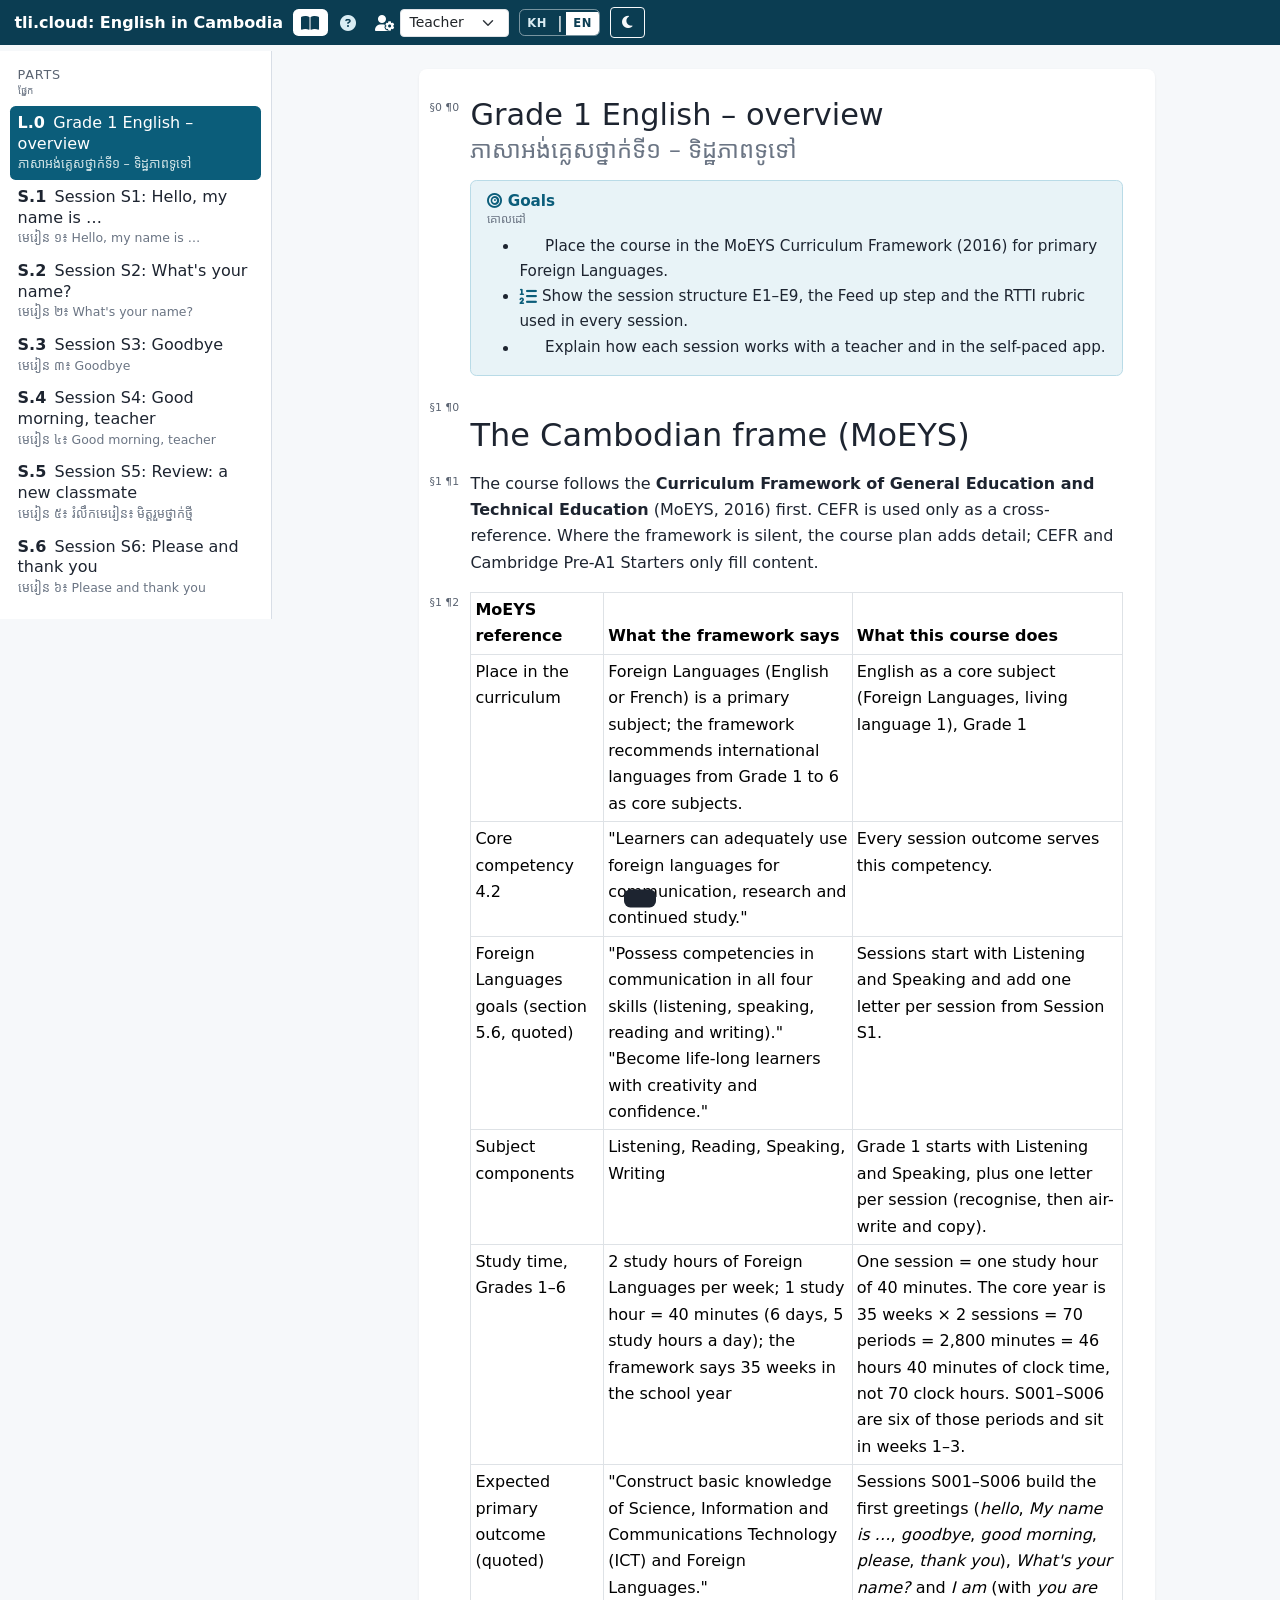
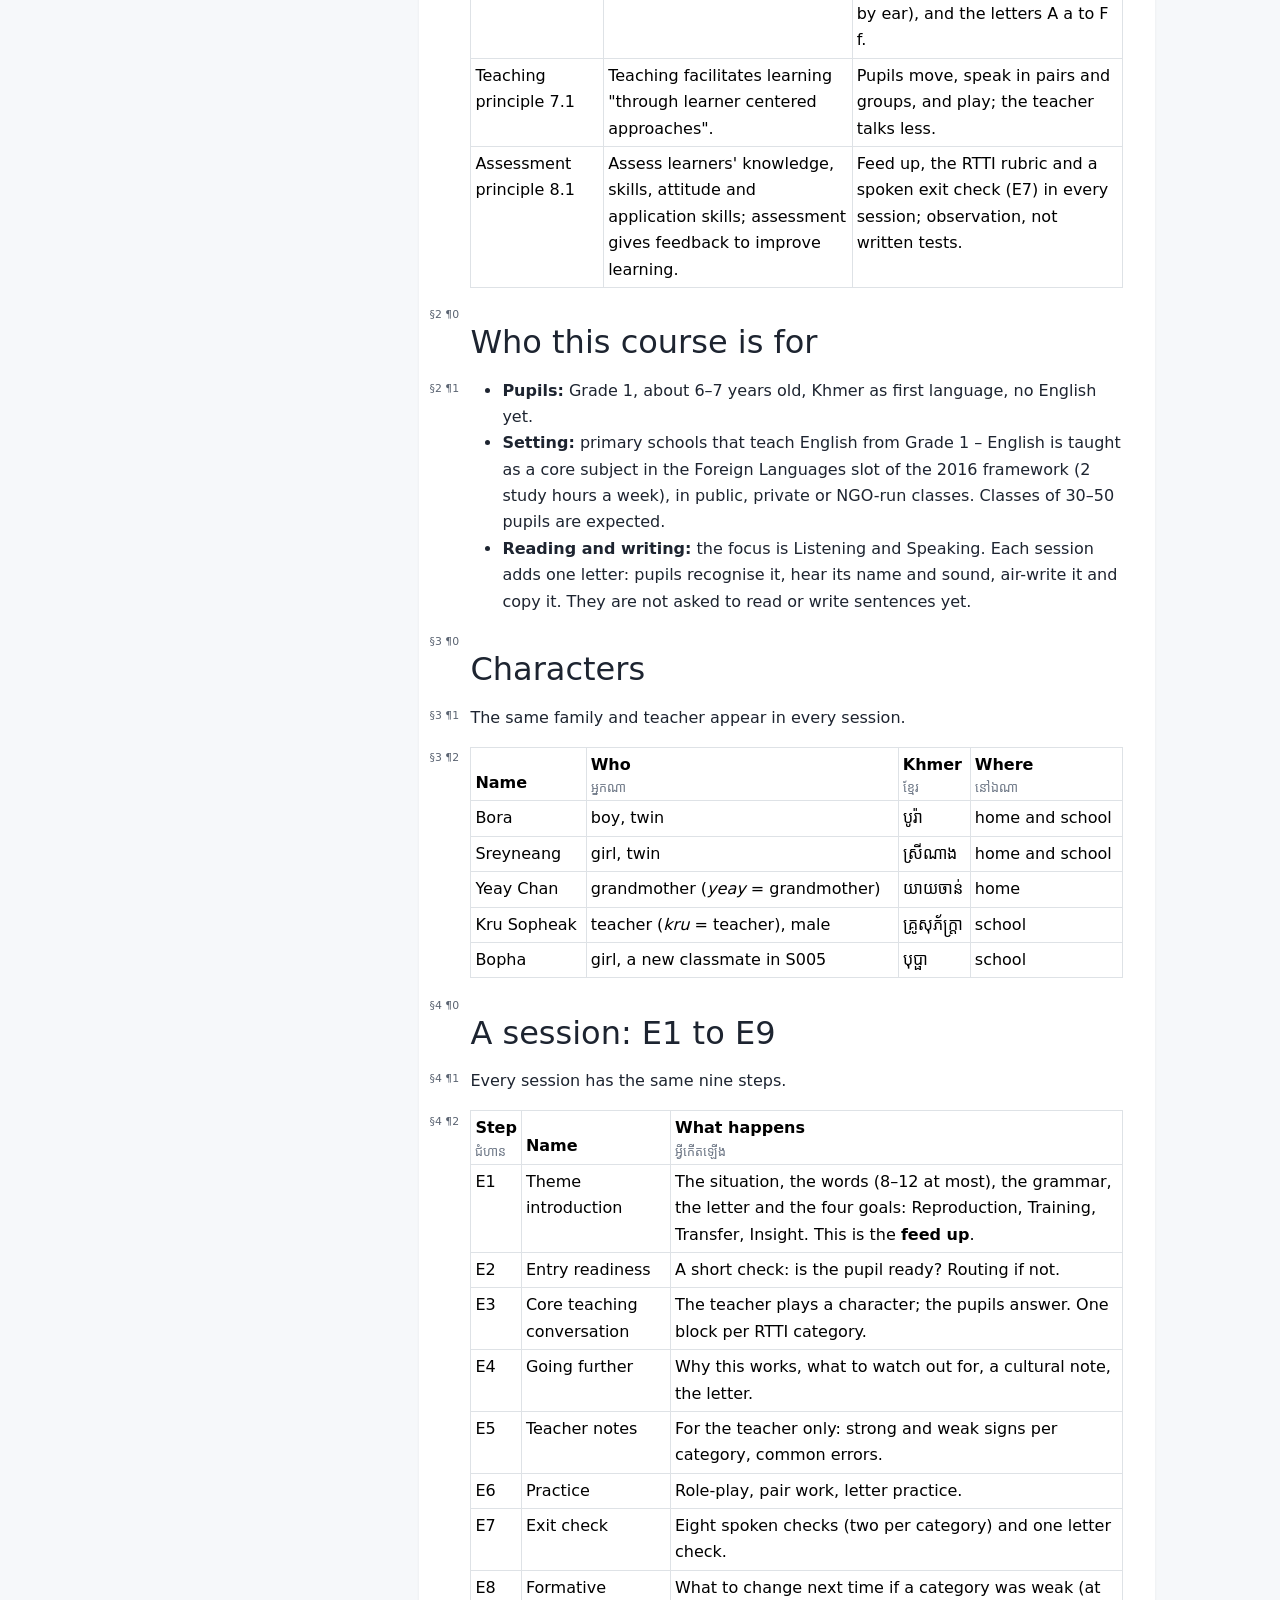
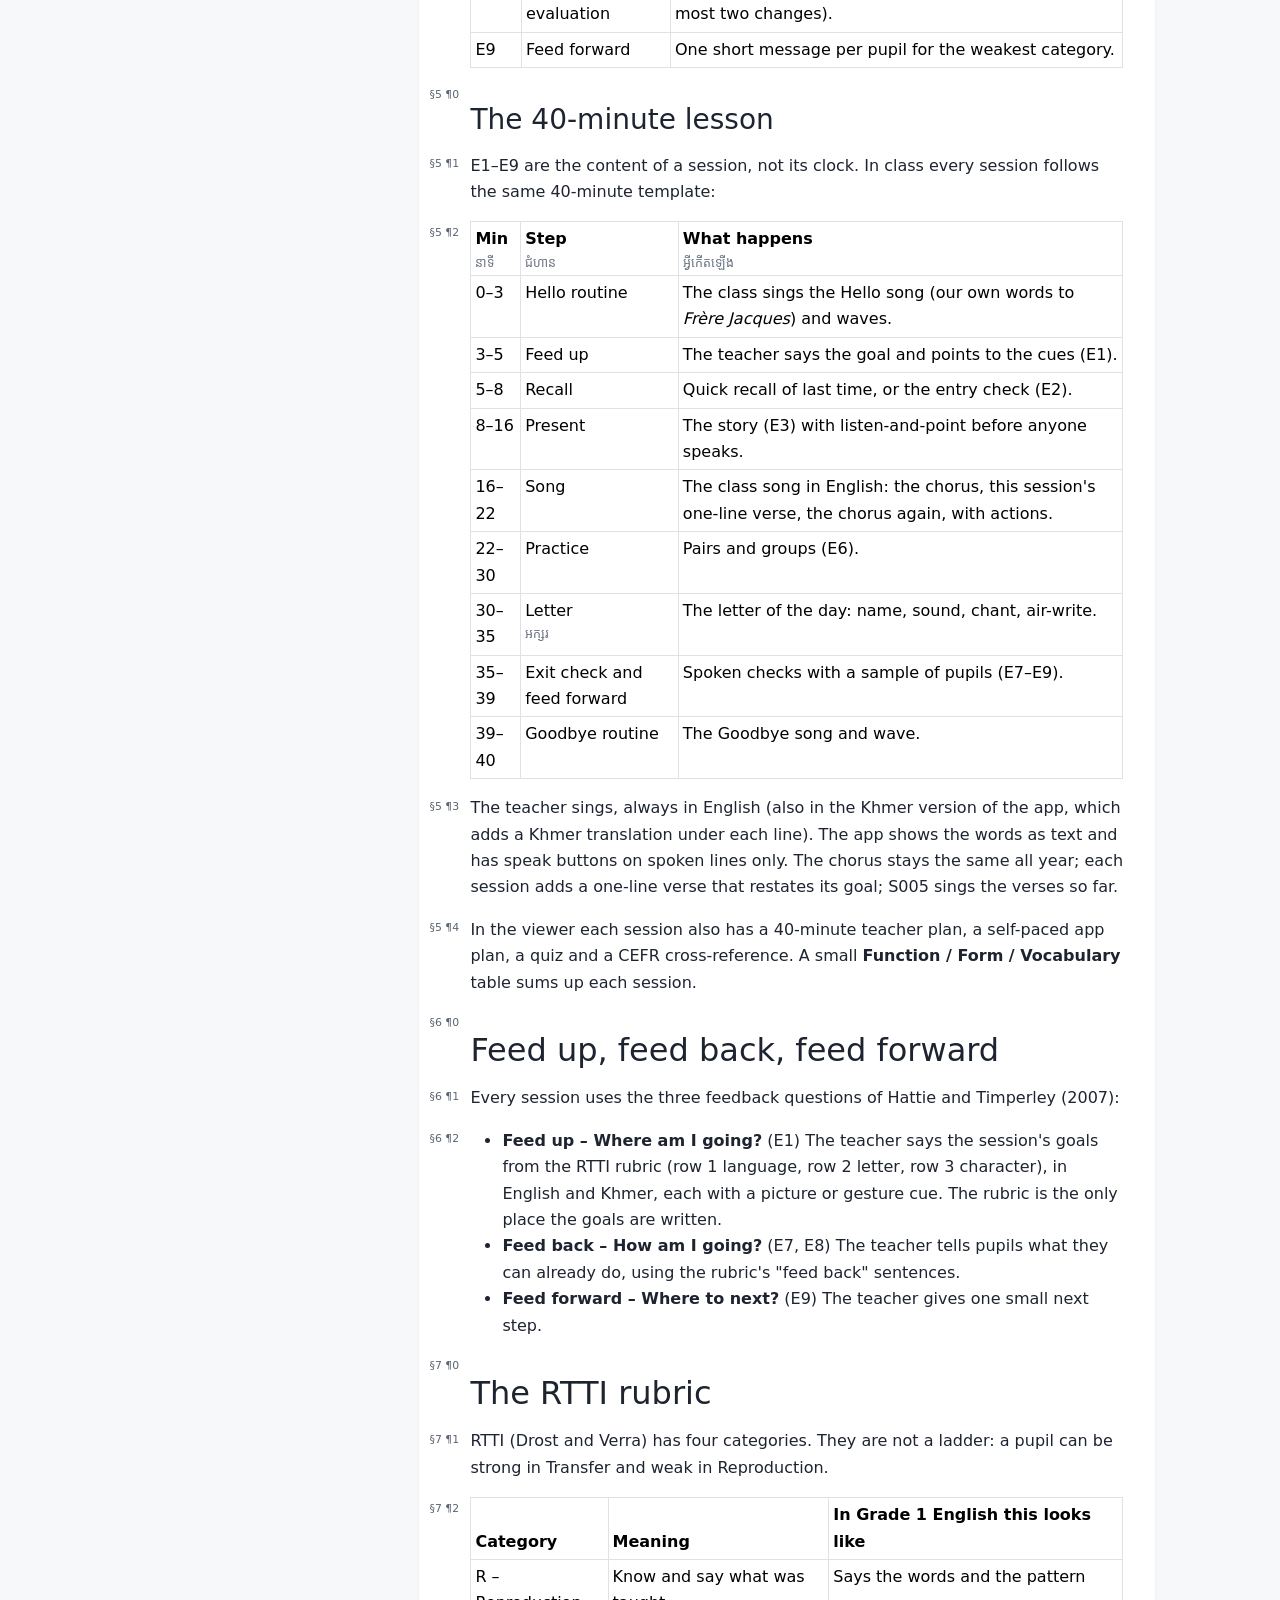
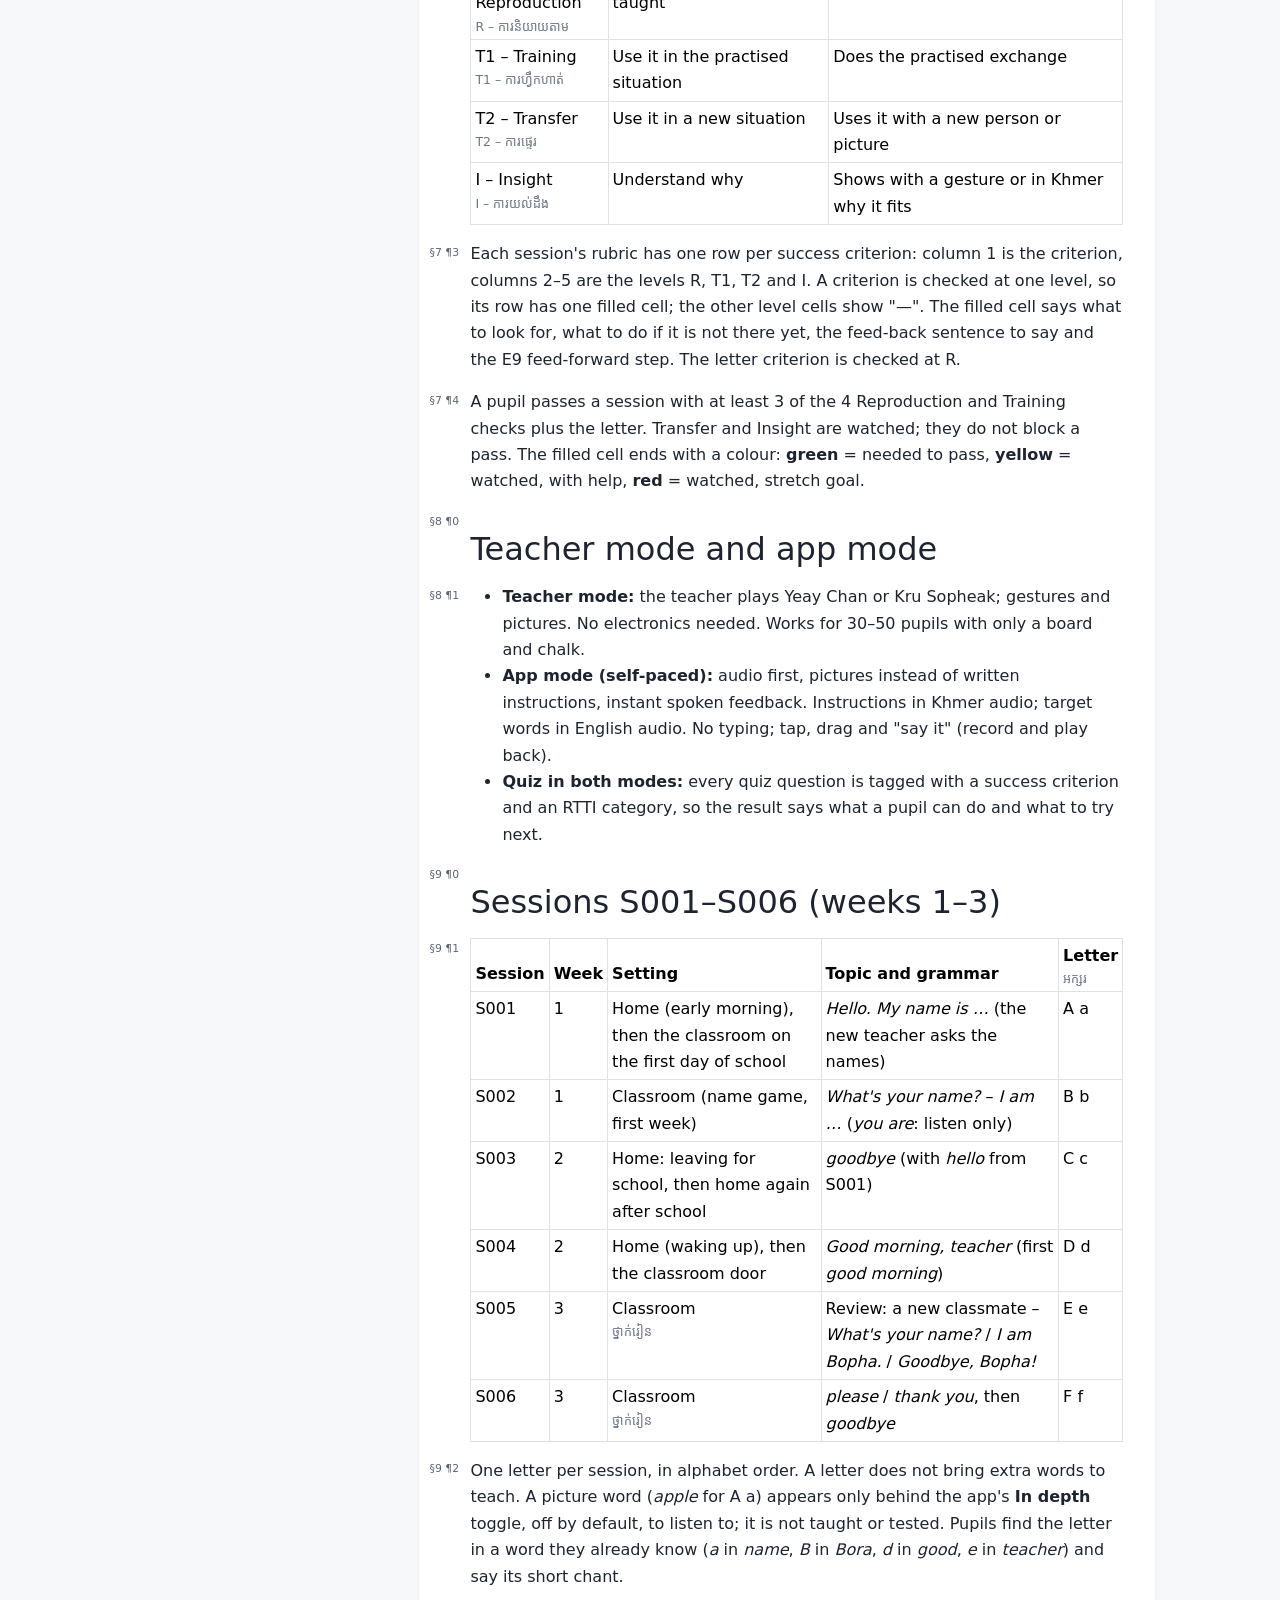
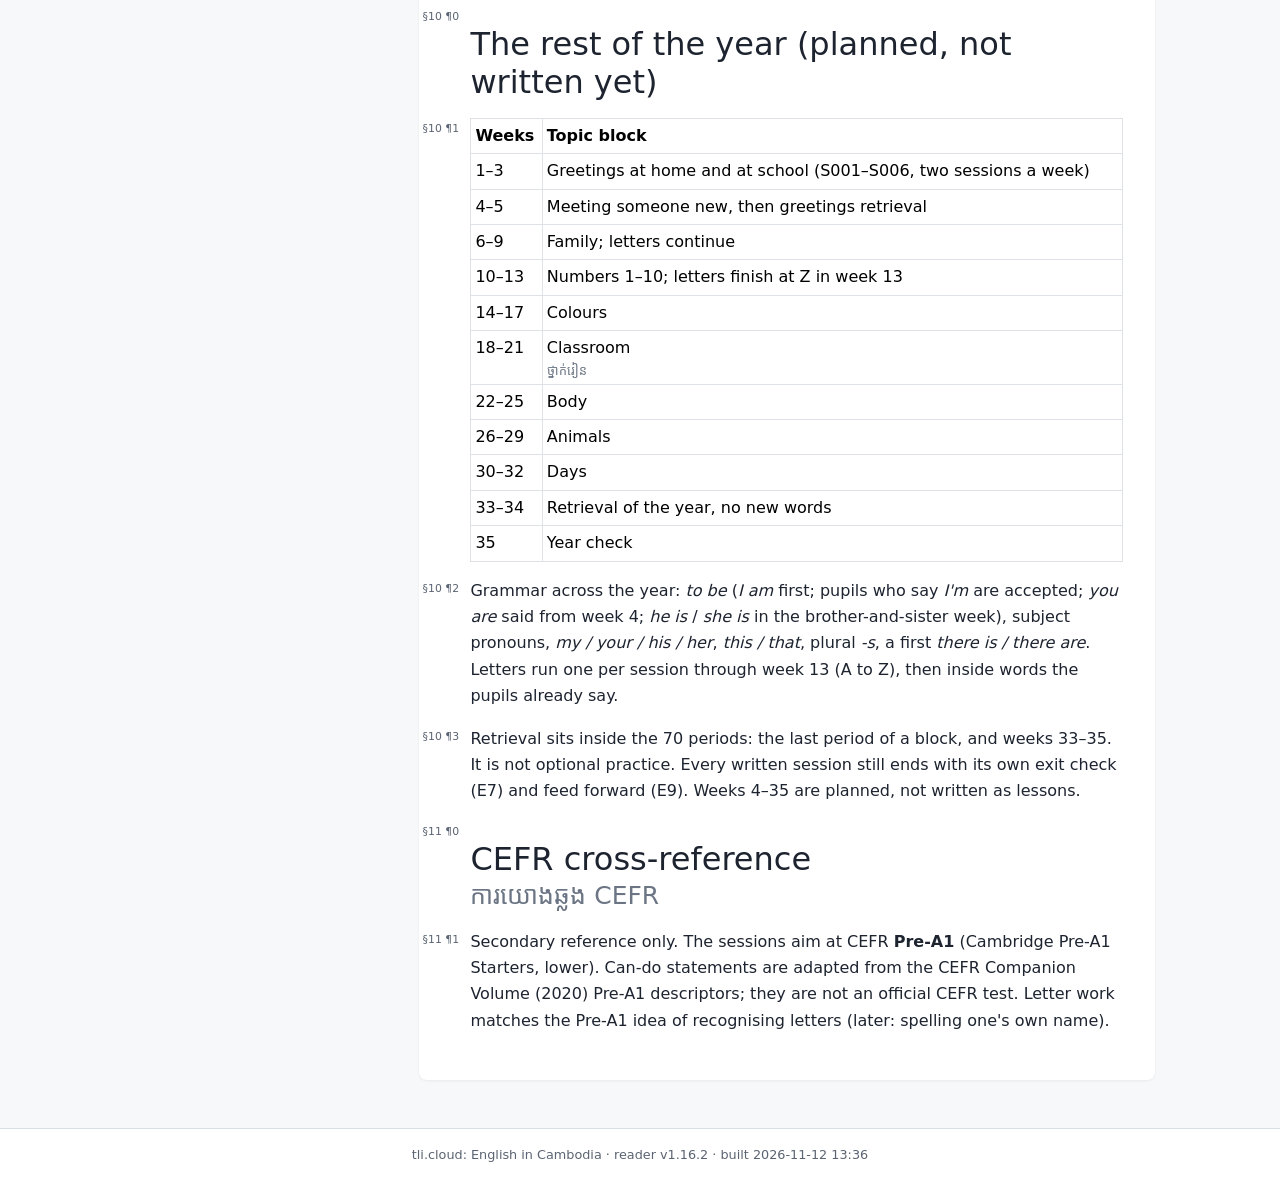
==== commit 81445f7c: "Grade 1 English reader v1.16.2 (per-picture explanations; Sit down item dropped)" ====
--- a/aaf426c8-c251-450e-8d39-8d6506c93f1d/index.html
+++ b/aaf426c8-c251-450e-8d39-8d6506c93f1d/index.html
@@ -4,13 +4,13 @@
 <meta charset="utf-8">
 <meta name="viewport" content="width=device-width, initial-scale=1">
 <meta name="robots" content="noindex, nofollow">
-<meta name="generator" content="tli reader v1.16.1, built 2026-11-12 13:19">
+<meta name="generator" content="tli reader v1.16.2, built 2026-11-12 13:36">
 <title>tli.cloud: English in Cambodia · reader</title>
 <link rel="stylesheet" href="assets/vendor/bootstrap/bootstrap.min.css">
 <link rel="stylesheet" href="assets/vendor/fontawesome/css/all.min.css">
-<link rel="stylesheet" href="assets/app.css?v=3ded5b3926">
-<link rel="stylesheet" href="assets/scene-player.css?v=3ded5b3926">
-<link rel="stylesheet" href="assets/audio-recorder.css?v=3ded5b3926">
+<link rel="stylesheet" href="assets/app.css?v=830f077dcc">
+<link rel="stylesheet" href="assets/scene-player.css?v=830f077dcc">
+<link rel="stylesheet" href="assets/audio-recorder.css?v=830f077dcc">
 </head>
 <body>
 <a class="skip-link" href="#main">Skip to content</a>
@@ -52,15 +52,15 @@
     <div id="notesBody"></div>
   </aside>
 </div>
-<footer class="footer" id="footer">tli.cloud: English in Cambodia · reader v1.16.1 · built 2026-11-12 13:19</footer>
+<footer class="footer" id="footer">tli.cloud: English in Cambodia · reader v1.16.2 · built 2026-11-12 13:36</footer>
 <div id="toast" class="toast-msg" role="status" aria-live="polite"></div>
 <div id="lightbox" class="lb" role="dialog" aria-modal="true" aria-labelledby="lbCap" hidden>
   <figure class="lb-fig"><img class="lb-img" id="lbImg" alt=""><figcaption class="lb-cap" id="lbCap"></figcaption></figure>
   <button type="button" class="lb-close" id="lbClose" aria-label="Close image viewer"><i class="fa-solid fa-xmark" aria-hidden="true"></i></button>
 </div>
-<script src="assets/data.js?v=3ded5b3926" charset="utf-8"></script>
-<script src="assets/scene-player.js?v=3ded5b3926" charset="utf-8"></script>
-<script src="assets/app.js?v=3ded5b3926" charset="utf-8"></script>
-<script src="assets/audio-recorder.js?v=3ded5b3926" charset="utf-8"></script>
+<script src="assets/data.js?v=830f077dcc" charset="utf-8"></script>
+<script src="assets/scene-player.js?v=830f077dcc" charset="utf-8"></script>
+<script src="assets/app.js?v=830f077dcc" charset="utf-8"></script>
+<script src="assets/audio-recorder.js?v=830f077dcc" charset="utf-8"></script>
 </body>
 </html>
--- a/aaf426c8-c251-450e-8d39-8d6506c93f1d/assets/app.css
+++ b/aaf426c8-c251-450e-8d39-8d6506c93f1d/assets/app.css
@@ -537,3 +537,6 @@
 table.rubric-stacked tr.rubric-goal-row > td.rubric-level { grid-column: 2; border-top-style: dashed; }
 table.rubric-stacked td.rubric-level::before { content: attr(data-label); display: block; font-size: .75em; font-weight: 700; text-transform: none; color: var(--bs-secondary-color, #6c757d); }
 table.rubric-stacked td.rubric-level[data-label-km]::before { content: attr(data-label) " · " attr(data-label-km); }
+
+/* v1.16.2 (t251u): each picture carries its own explainer under the picture */
+.quiz-picture .quiz-expl { margin-left: 0; max-width: 16rem; }
